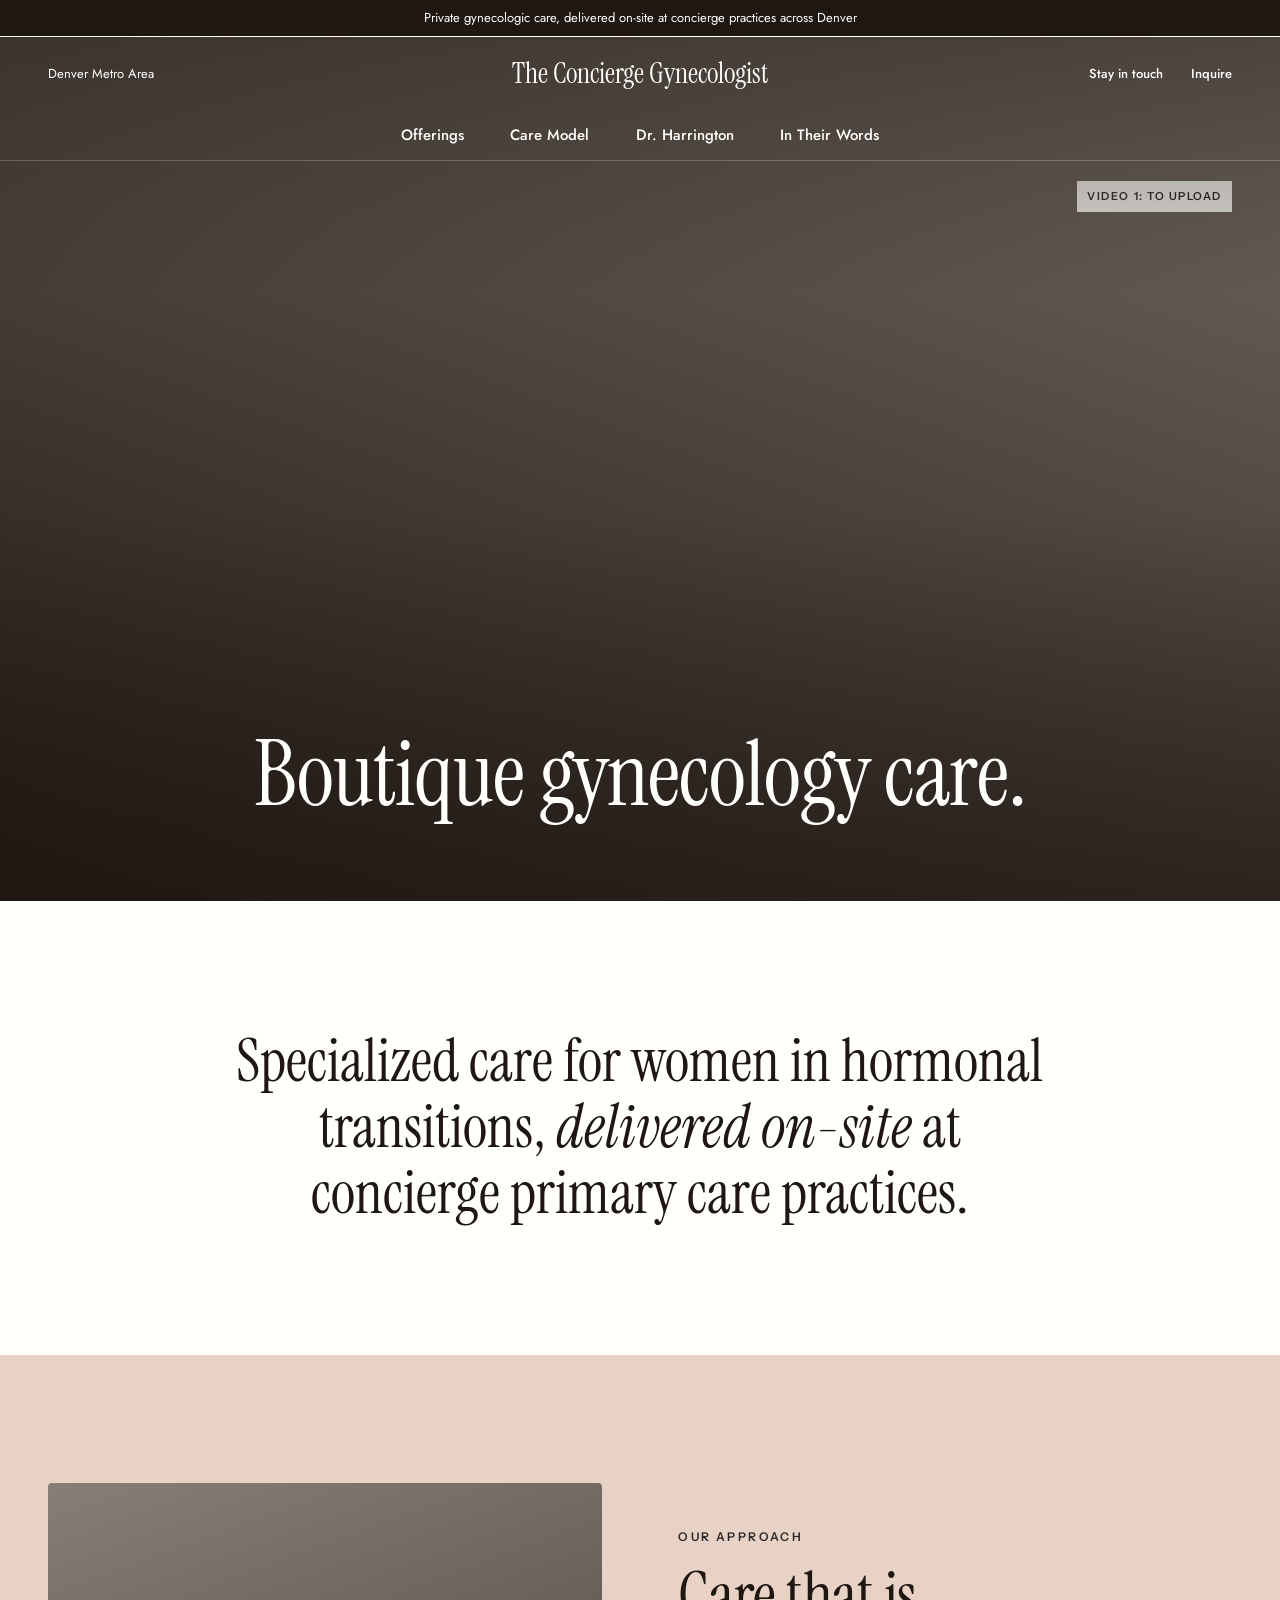
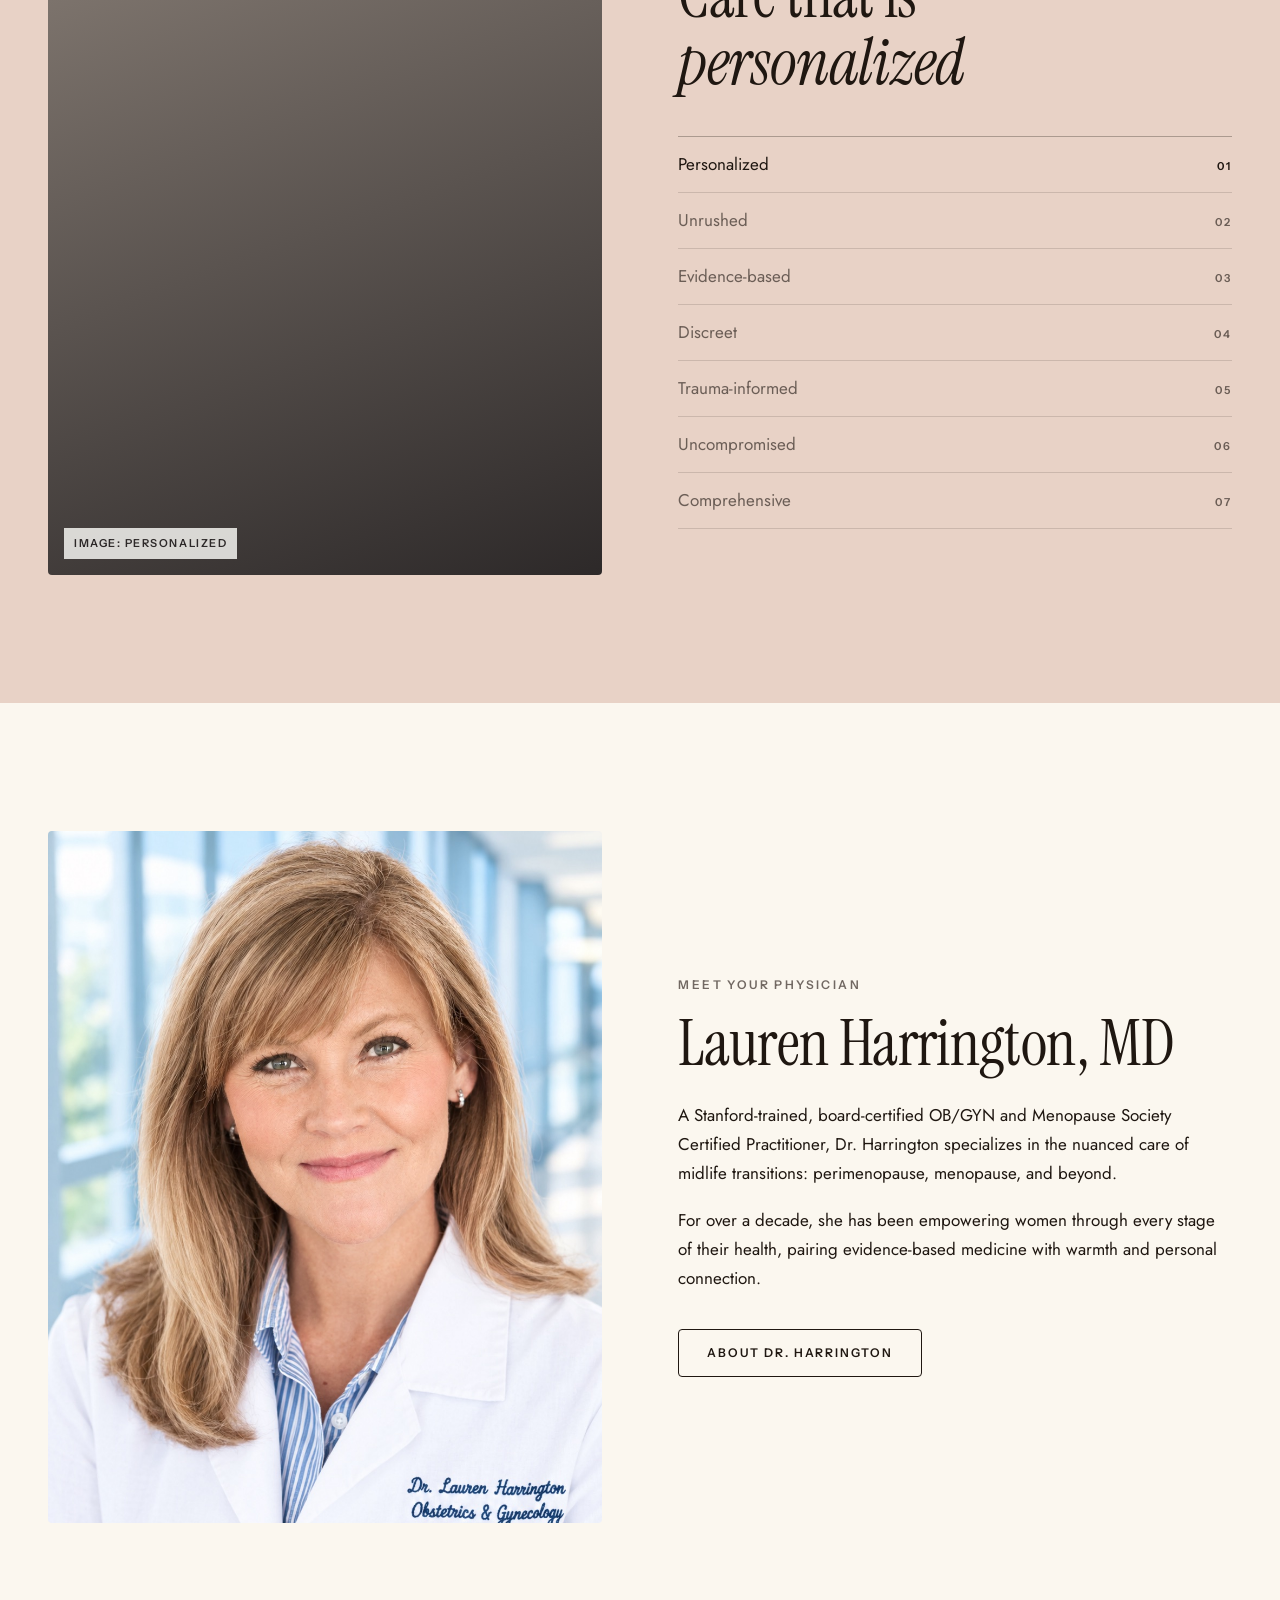
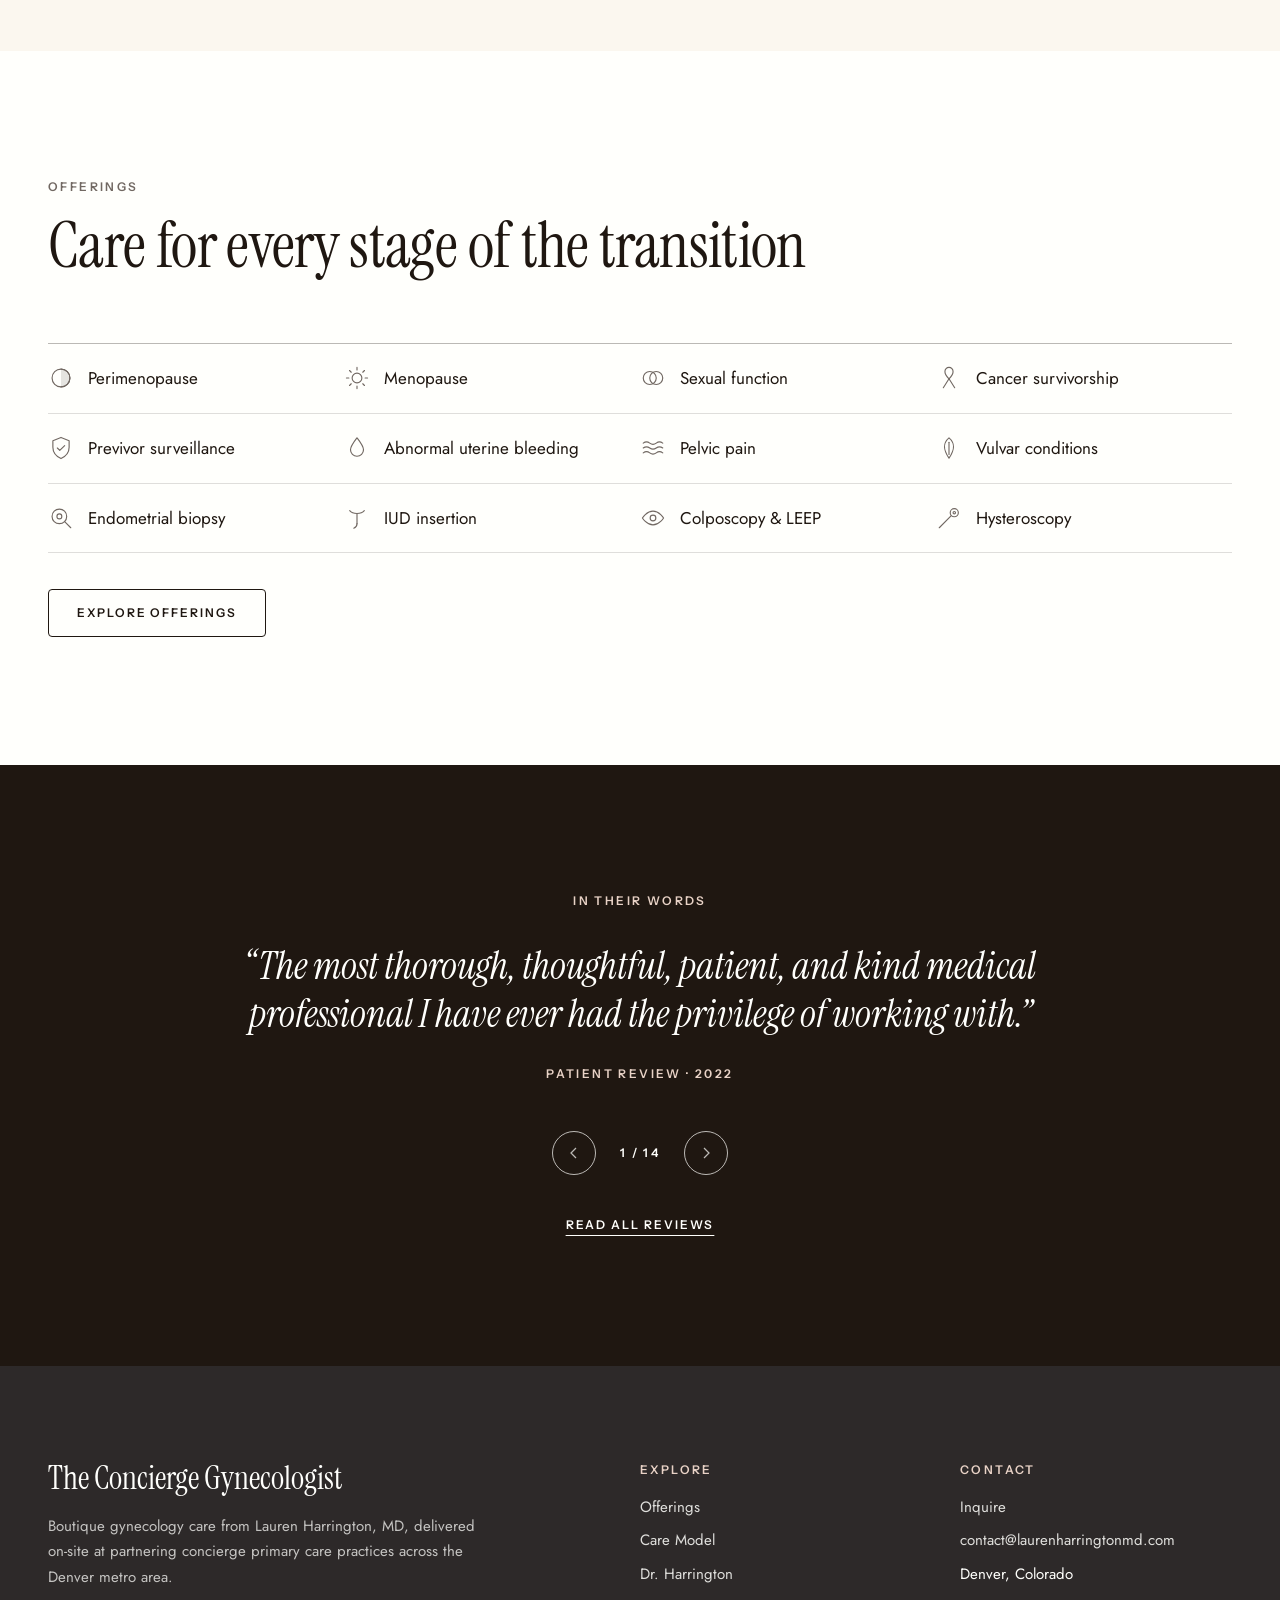
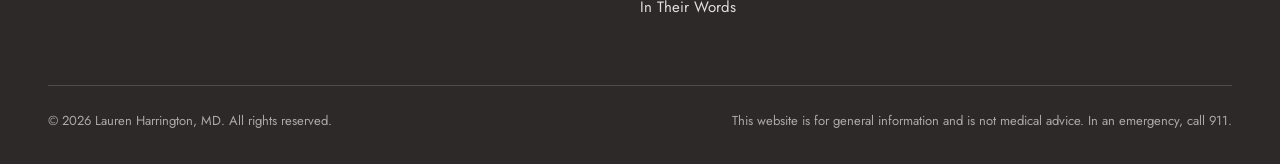
==== index.html @ d98b8715 "Initial site foundation: pages, brand guide, and temporary logos - Static multi-page site (home, off" ====
<!DOCTYPE html>
<html lang="en">
<head>
  <meta charset="UTF-8">
  <meta name="viewport" content="width=device-width, initial-scale=1">

  <title>The Concierge Gynecologist — Boutique Gynecology Care in Denver</title>
  <meta name="description" content="Specialized gynecologic care for women in hormonal transitions from Dr. Lauren Harrington, delivered on-site at concierge primary care practices across Denver.">
  <link rel="canonical" href="https://theconciergegynecologist.com/">
  <meta name="theme-color" content="#fffffc">
  <link rel="icon" href="/favicon.svg" type="image/svg+xml">

  <meta property="og:type" content="website">
  <meta property="og:site_name" content="The Concierge Gynecologist">
  <meta property="og:url" content="https://theconciergegynecologist.com/">
  <meta property="og:title" content="The Concierge Gynecologist — Boutique Gynecology Care">
  <meta property="og:description" content="Specialized care for women in hormonal transitions, delivered on-site at concierge primary care practices in Denver.">
  <meta property="og:image" content="https://theconciergegynecologist.com/images/team/dr-lauren-harrington.jpg">
  <meta name="twitter:card" content="summary_large_image">
  <meta name="geo.region" content="US-CO">
  <meta name="geo.placename" content="Denver">

  <link rel="preconnect" href="https://fonts.googleapis.com">
  <link rel="preconnect" href="https://fonts.gstatic.com" crossorigin>
  <link rel="stylesheet" href="https://fonts.googleapis.com/css2?family=Crimson+Pro:wght@500&family=Instrument+Sans:wght@600&family=Instrument+Serif:ital@0;1&family=Jost:wght@400;500&display=swap">
  <link rel="stylesheet" href="/styles.css">
  <script defer src="/script.js"></script>

  <script type="application/ld+json">
  {
    "@context": "https://schema.org",
    "@type": "MedicalBusiness",
    "name": "The Concierge Gynecologist",
    "url": "https://theconciergegynecologist.com/",
    "email": "contact@laurenharringtonmd.com",
    "description": "Boutique gynecology care for women in hormonal transitions, delivered on-site at partnering concierge primary care practices across the Denver metro area.",
    "image": "https://theconciergegynecologist.com/images/team/dr-lauren-harrington.jpg",
    "medicalSpecialty": "Gynecologic",
    "areaServed": { "@type": "AdministrativeArea", "name": "Denver metropolitan area, Colorado" },
    "founder": { "@type": "Person", "name": "Lauren Harrington, MD", "url": "https://theconciergegynecologist.com/dr-harrington/" }
  }
  </script>
</head>
<body class="page-home">
<!-- partial:header -->
<a class="skip-link" href="#main">Skip to content</a>

<div class="announcement">
  <p>Private gynecologic care, delivered on-site at concierge practices across Denver</p>
</div>

<header class="site-header" data-header>
  <div class="site-header__top">
    <div class="site-header__utility">
      <button class="menu-toggle" type="button" aria-expanded="false" aria-controls="site-nav" data-menu-toggle>
        <span class="menu-toggle__bars" aria-hidden="true"></span>
        <span class="visually-hidden">Menu</span>
      </button>
      <span class="utility-text">Denver Metro Area</span>
    </div>

    <!-- TODO: replace text wordmark with logo SVG when provided -->
    <a class="wordmark" href="/">The Concierge Gynecologist</a>

    <div class="site-header__utility site-header__utility--right">
      <a class="utility-link utility-link--secondary" href="/inquire/#updates" data-open-inquire="updates">Stay in touch</a>
      <a class="utility-link" href="/inquire/" data-open-inquire>Inquire</a>
    </div>
  </div>

  <nav class="site-nav" id="site-nav" aria-label="Main">
    <ul class="site-nav__list">
      <li><a class="site-nav__link" href="/offerings/">Offerings</a></li>
      <li><a class="site-nav__link" href="/care-model/">Care Model</a></li>
      <li><a class="site-nav__link" href="/dr-harrington/">Dr. Harrington</a></li>
      <li><a class="site-nav__link" href="/in-their-words/">In Their Words</a></li>
      <li class="site-nav__mobile-only"><a class="site-nav__link" href="/inquire/">Inquire</a></li>
    </ul>
  </nav>
</header>
<!-- /partial:header -->

<main id="main">
  <!-- Hero: 4–5 clips, 3 seconds each. To add a clip, replace a placeholder
       slide's contents with:
         <video muted playsinline preload="metadata" poster="/images/hero/hero-1.jpg">
           <source src="/videos/hero-1.mp4" type="video/mp4">
         </video>
       and remove the placeholder classes. The rotator plays each clip from
       the start when it becomes active. -->
  <section class="hero" data-rotator data-interval="3000" aria-label="Introduction">
    <div class="hero__slides" data-rotator-track aria-hidden="true">
      <div class="hero__slide placeholder placeholder--taupe"><span class="placeholder__label">Video 1: to upload</span></div>
      <div class="hero__slide placeholder placeholder--sage"><span class="placeholder__label">Video 2: to upload</span></div>
      <div class="hero__slide placeholder placeholder--brass"><span class="placeholder__label">Video 3: to upload</span></div>
      <div class="hero__slide placeholder placeholder--slate"><span class="placeholder__label">Video 4: to upload</span></div>
      <div class="hero__slide placeholder placeholder--stone"><span class="placeholder__label">Video 5: Dr. Harrington in office</span></div>
    </div>
    <div class="hero__content">
      <h1 class="title title--display">Boutique gynecology care.</h1>
    </div>
  </section>

  <section class="section">
    <div class="container">
      <p class="statement__text">Specialized care for women in hormonal transitions, <em>delivered <span class="nowrap">on-site</span></em> at concierge primary care practices.</p>
    </div>
  </section>

  <section class="section care-tabs" data-rotator data-interval="2600" data-pause-on-hover aria-labelledby="care-tabs-title">
    <div class="container split">
      <!-- TODO: Lauren to provide an image or AI avatar for each word -->
      <div class="care-tabs__media" data-rotator-track>
        <div class="placeholder placeholder--stone" data-bg="var(--blush)"><span class="placeholder__label">Image: Personalized</span></div>
        <div class="placeholder placeholder--brass" data-bg="var(--cream)"><span class="placeholder__label">Image: Unrushed</span></div>
        <div class="placeholder placeholder--slate" data-bg="var(--sage)"><span class="placeholder__label">Image: Evidence-based</span></div>
        <div class="placeholder placeholder--taupe" data-bg="var(--clay)"><span class="placeholder__label">Image: Discreet</span></div>
        <div class="placeholder placeholder--sage" data-bg="var(--brass)"><span class="placeholder__label">Image: Trauma-informed</span></div>
        <div class="placeholder placeholder--stone" data-bg="var(--blush)"><span class="placeholder__label">Image: Uncompromised</span></div>
        <div class="placeholder placeholder--brass" data-bg="var(--cream)"><span class="placeholder__label">Image: Comprehensive</span></div>
      </div>

      <div>
        <p class="eyebrow">Our approach</p>
        <h2 class="title care-tabs__lead" id="care-tabs-title">
          Care that is
          <span class="visually-hidden">personalized, unrushed, evidence-based, discreet, trauma-informed, uncompromised, and comprehensive</span>
          <span class="care-tabs__words" data-rotator-track aria-hidden="true">
            <span>personalized</span>
            <span>unrushed</span>
            <span>evidence-based</span>
            <span>discreet</span>
            <span>trauma-informed</span>
            <span>uncompromised</span>
            <span>comprehensive</span>
          </span>
        </h2>
        <ul class="care-tabs__list">
          <li><button class="care-tabs__tab" type="button" data-rotator-tab>Personalized <span class="care-tabs__tab-index">01</span></button></li>
          <li><button class="care-tabs__tab" type="button" data-rotator-tab>Unrushed <span class="care-tabs__tab-index">02</span></button></li>
          <li><button class="care-tabs__tab" type="button" data-rotator-tab>Evidence-based <span class="care-tabs__tab-index">03</span></button></li>
          <li><button class="care-tabs__tab" type="button" data-rotator-tab>Discreet <span class="care-tabs__tab-index">04</span></button></li>
          <li><button class="care-tabs__tab" type="button" data-rotator-tab>Trauma-informed <span class="care-tabs__tab-index">05</span></button></li>
          <li><button class="care-tabs__tab" type="button" data-rotator-tab>Uncompromised <span class="care-tabs__tab-index">06</span></button></li>
          <li><button class="care-tabs__tab" type="button" data-rotator-tab>Comprehensive <span class="care-tabs__tab-index">07</span></button></li>
        </ul>
      </div>
    </div>
  </section>

  <section class="section section--cream">
    <div class="container split">
      <div class="media-frame">
        <img src="/images/team/dr-lauren-harrington.jpg" alt="Portrait of Dr. Lauren Harrington" width="1024" height="1536" loading="lazy">
      </div>
      <div class="split__content">
        <p class="eyebrow">Meet your physician</p>
        <h2 class="title">Lauren Harrington, MD</h2>
        <div class="prose">
          <p>A Stanford-trained, board-certified OB/GYN and Menopause Society Certified Practitioner, Dr. Harrington specializes in the nuanced care of midlife transitions: perimenopause, menopause, and beyond.</p>
          <p>For over a decade, she has been empowering women through every stage of their health, pairing evidence-based medicine with warmth and personal connection.</p>
        </div>
        <div class="button-row">
          <a class="button button--ghost" href="/dr-harrington/">About Dr. Harrington</a>
        </div>
      </div>
    </div>
  </section>

  <section class="section">
    <div class="container">
      <div class="section-intro">
        <p class="eyebrow">Offerings</p>
        <h2 class="title">Care for every stage of the transition</h2>
      </div>
      <ul class="offer-links">
        <li><svg viewBox="0 0 32 32" fill="none" stroke="currentColor" stroke-width="1.4" stroke-linecap="round" stroke-linejoin="round" aria-hidden="true"><circle cx="16" cy="16" r="11"/><path d="M16 5a11 11 0 0 1 0 22" fill="currentColor" fill-opacity=".18"/></svg>Perimenopause</li>
        <li><svg viewBox="0 0 32 32" fill="none" stroke="currentColor" stroke-width="1.4" stroke-linecap="round" stroke-linejoin="round" aria-hidden="true"><circle cx="16" cy="16" r="6"/><path d="M16 3v3M16 26v3M3 16h3M26 16h3M6.8 6.8l2.1 2.1M23.1 23.1l2.1 2.1M6.8 25.2l2.1-2.1M23.1 8.9l2.1-2.1"/></svg>Menopause</li>
        <li><svg viewBox="0 0 32 32" fill="none" stroke="currentColor" stroke-width="1.4" stroke-linecap="round" stroke-linejoin="round" aria-hidden="true"><circle cx="12" cy="16" r="8"/><circle cx="20" cy="16" r="8"/></svg>Sexual function</li>
        <li><svg viewBox="0 0 32 32" fill="none" stroke="currentColor" stroke-width="1.4" stroke-linecap="round" stroke-linejoin="round" aria-hidden="true"><path d="M16 17c-3.2-3.3-5-6.3-5-8.8A5 5 0 0 1 16 3a5 5 0 0 1 5 5.2c0 2.5-1.8 5.5-5 8.8Z"/><path d="M16 17 9 28M16 17l7 11"/></svg>Cancer survivorship</li>
        <li><svg viewBox="0 0 32 32" fill="none" stroke="currentColor" stroke-width="1.4" stroke-linecap="round" stroke-linejoin="round" aria-hidden="true"><path d="M16 3l10 4v8c0 6.4-4.2 11.2-10 14-5.8-2.8-10-7.6-10-14V7z"/><path d="M11.5 16l3 3 6-6"/></svg>Previvor surveillance</li>
        <li><svg viewBox="0 0 32 32" fill="none" stroke="currentColor" stroke-width="1.4" stroke-linecap="round" stroke-linejoin="round" aria-hidden="true"><path d="M16 3.5c4.6 6 8 10.4 8 14.6a8 8 0 0 1-16 0c0-4.2 3.4-8.6 8-14.6Z"/></svg>Abnormal uterine bleeding</li>
        <li><svg viewBox="0 0 32 32" fill="none" stroke="currentColor" stroke-width="1.4" stroke-linecap="round" stroke-linejoin="round" aria-hidden="true"><path d="M4 10c2.7-2 5.3-2 8 0s5.3 2 8 0 5.3-2 8 0M4 16c2.7-2 5.3-2 8 0s5.3 2 8 0 5.3-2 8 0M4 22c2.7-2 5.3-2 8 0s5.3 2 8 0 5.3-2 8 0"/></svg>Pelvic pain</li>
        <li><svg viewBox="0 0 32 32" fill="none" stroke="currentColor" stroke-width="1.4" stroke-linecap="round" stroke-linejoin="round" aria-hidden="true"><path d="M16 3.5c6.5 5.5 8.5 12.5 0 25-8.5-12.5-6.5-19.5 0-25Z"/><path d="M16 9v15"/></svg>Vulvar conditions</li>
        <li><svg viewBox="0 0 32 32" fill="none" stroke="currentColor" stroke-width="1.4" stroke-linecap="round" stroke-linejoin="round" aria-hidden="true"><circle cx="14" cy="14" r="9"/><path d="M20.5 20.5 28 28"/><circle cx="14" cy="14" r="3"/></svg>Endometrial biopsy</li>
        <li><svg viewBox="0 0 32 32" fill="none" stroke="currentColor" stroke-width="1.4" stroke-linecap="round" stroke-linejoin="round" aria-hidden="true"><path d="M7 7c2 2.5 5 3.5 9 3.5s7-1 9-3.5M16 10.5V23"/><path d="M16 23c0 2.5-1.5 4.5-4 5.5"/></svg>IUD insertion</li>
        <li><svg viewBox="0 0 32 32" fill="none" stroke="currentColor" stroke-width="1.4" stroke-linecap="round" stroke-linejoin="round" aria-hidden="true"><path d="M3 16s5-8.5 13-8.5S29 16 29 16s-5 8.5-13 8.5S3 16 3 16Z"/><circle cx="16" cy="16" r="3.5"/></svg>Colposcopy &amp; LEEP</li>
        <li><svg viewBox="0 0 32 32" fill="none" stroke="currentColor" stroke-width="1.4" stroke-linecap="round" stroke-linejoin="round" aria-hidden="true"><path d="M4 28 18.5 13.5"/><circle cx="22.5" cy="9.5" r="5"/><circle cx="22.5" cy="9.5" r="1.5"/></svg>Hysteroscopy</li>
      </ul>
      <div class="button-row">
        <a class="button button--ghost" href="/offerings/">Explore offerings</a>
      </div>
    </div>
  </section>

  <!-- Short verbatim excerpts; full reviews live on /in-their-words/ -->
  <section class="section section--dark reviews" data-rotator data-interval="6000" data-pause-on-hover aria-labelledby="reviews-title">
    <div class="container">
      <h2 class="eyebrow" id="reviews-title">In their words</h2>
      <div class="reviews__track" data-rotator-track>
        <figure class="reviews__item"><blockquote class="quote"><p>“The most thorough, thoughtful, patient, and kind medical professional I have ever had the privilege of working with.”</p></blockquote><figcaption class="eyebrow">Patient review · 2022</figcaption></figure>
        <figure class="reviews__item"><blockquote class="quote"><p>“I felt very listened to and supported.”</p></blockquote><figcaption class="eyebrow">Patient review · 2022</figcaption></figure>
        <figure class="reviews__item"><blockquote class="quote"><p>“I trust her completely and she made me feel very comfortable.”</p></blockquote><figcaption class="eyebrow">Patient review · 2022</figcaption></figure>
        <figure class="reviews__item"><blockquote class="quote"><p>“I felt heard. I didn’t feel rushed at all.”</p></blockquote><figcaption class="eyebrow">Patient review · 2022</figcaption></figure>
        <figure class="reviews__item"><blockquote class="quote"><p>“She brings such a humanness to medicine.”</p></blockquote><figcaption class="eyebrow">Patient review · 2022</figcaption></figure>
        <figure class="reviews__item"><blockquote class="quote"><p>“Dr Harrington is the type of doctor I aspire to become.”</p></blockquote><figcaption class="eyebrow">Patient review · 2022</figcaption></figure>
        <figure class="reviews__item"><blockquote class="quote"><p>“Each visit never feels rushed.”</p></blockquote><figcaption class="eyebrow">Patient review · 2023</figcaption></figure>
        <figure class="reviews__item"><blockquote class="quote"><p>“Warm, professional, helpful, and easy to talk to.”</p></blockquote><figcaption class="eyebrow">Patient review · 2023</figcaption></figure>
        <figure class="reviews__item"><blockquote class="quote"><p>“It is such a relief to have a doctor who understands what is going on with me.”</p></blockquote><figcaption class="eyebrow">Patient review · 2023</figcaption></figure>
        <figure class="reviews__item"><blockquote class="quote"><p>“She listens intently to what you have to say.”</p></blockquote><figcaption class="eyebrow">Patient review · 2024</figcaption></figure>
        <figure class="reviews__item"><blockquote class="quote"><p>“She’ll spend as much time with you as you need.”</p></blockquote><figcaption class="eyebrow">Patient review · 2024</figcaption></figure>
        <figure class="reviews__item"><blockquote class="quote"><p>“Thank you Dr. Harrington, you have changed my life!”</p></blockquote><figcaption class="eyebrow">Patient review · 2024</figcaption></figure>
        <figure class="reviews__item"><blockquote class="quote"><p>“I finally got the relief and the care that I was looking for.”</p></blockquote><figcaption class="eyebrow">Patient review · 2024</figcaption></figure>
        <figure class="reviews__item"><blockquote class="quote"><p>“Absolutely outstanding Gynecologist, great listener, excellent bedside manner.”</p></blockquote><figcaption class="eyebrow">Patient review · 2025</figcaption></figure>
      </div>
      <div class="reviews__controls">
        <button class="icon-button" type="button" data-rotator-prev>
          <svg viewBox="0 0 16 16" fill="none" stroke="currentColor" stroke-width="1.25" aria-hidden="true"><path d="M10 3 5 8l5 5"/></svg>
          <span class="visually-hidden">Previous review</span>
        </button>
        <span class="reviews__count" data-rotator-count aria-hidden="true">1 / 14</span>
        <button class="icon-button" type="button" data-rotator-next>
          <svg viewBox="0 0 16 16" fill="none" stroke="currentColor" stroke-width="1.25" aria-hidden="true"><path d="m6 3 5 5-5 5"/></svg>
          <span class="visually-hidden">Next review</span>
        </button>
      </div>
      <a class="text-link reviews__more" href="/in-their-words/">Read all reviews</a>
    </div>
  </section>
</main>

<!-- partial:footer -->
<footer class="site-footer">
  <div class="container site-footer__grid">
    <div>
      <a class="wordmark" href="/">The Concierge Gynecologist</a>
      <p class="site-footer__tagline">Boutique gynecology care from Lauren Harrington, MD, delivered on-site at partnering concierge primary care practices across the Denver metro area.</p>
    </div>
    <nav aria-label="Footer">
      <p class="eyebrow">Explore</p>
      <ul class="site-footer__list">
        <li><a href="/offerings/">Offerings</a></li>
        <li><a href="/care-model/">Care Model</a></li>
        <li><a href="/dr-harrington/">Dr. Harrington</a></li>
        <li><a href="/in-their-words/">In Their Words</a></li>
      </ul>
    </nav>
    <div>
      <p class="eyebrow">Contact</p>
      <ul class="site-footer__list">
        <li><a href="/inquire/" data-open-inquire>Inquire</a></li>
        <li><a href="mailto:contact@laurenharringtonmd.com">contact@laurenharringtonmd.com</a></li>
        <li>Denver, Colorado</li>
      </ul>
    </div>
  </div>
  <div class="container">
    <div class="site-footer__legal">
      <p>© <span data-year>2026</span> Lauren Harrington, MD. All rights reserved.</p>
      <p>This website is for general information and is not medical advice. In an emergency, call 911.</p>
    </div>
  </div>
</footer>
<!-- /partial:footer -->

<!-- partial:inquire-panel -->
<div class="inquire-panel" data-inquire-panel inert>
  <div class="inquire-panel__backdrop" data-close-inquire></div>

  <div class="inquire-panel__sheet" role="dialog" aria-modal="true" aria-labelledby="panel-title">
    <button class="inquire-panel__close" type="button" data-close-inquire>
      <svg viewBox="0 0 18 18" fill="none" stroke="currentColor" stroke-width="1.25" aria-hidden="true"><path d="M1 1l16 16M17 1L1 17"/></svg>
      <span class="visually-hidden">Close</span>
    </button>

    <p class="eyebrow">Inquire</p>
    <h2 class="title" id="panel-title">Want to know more?</h2>
    <p class="lede">Let’s stay in touch.</p>

    <form class="form" name="inquiry" method="POST" data-netlify="true" netlify-honeypot="bot-field" data-form>
      <input type="hidden" name="form-name" value="inquiry">
      <p class="visually-hidden"><label>Leave this empty <input name="bot-field" tabindex="-1" autocomplete="off"></label></p>

      <div class="form__row">
        <div class="field">
          <label for="panel-first-name">First name</label>
          <input id="panel-first-name" name="first-name" autocomplete="given-name" required data-panel-focus="inquiry">
        </div>
        <div class="field">
          <label for="panel-last-name">Last name</label>
          <input id="panel-last-name" name="last-name" autocomplete="family-name" required>
        </div>
      </div>
      <div class="field">
        <label for="panel-email">Email address</label>
        <input id="panel-email" name="email" type="email" autocomplete="email" required>
      </div>
      <div class="field">
        <label for="panel-phone">Phone number <span class="field__optional">(optional)</span></label>
        <input id="panel-phone" name="phone" type="tel" autocomplete="tel">
      </div>
      <div class="field">
        <label for="panel-message">Message</label>
        <textarea id="panel-message" name="message" rows="4"></textarea>
      </div>
      <label class="checkbox">
        <input type="checkbox" name="updates-opt-in" value="yes">
        <span>I’d like to receive occasional updates — new partnerships, availability, and practice news.</span>
      </label>
      <p class="form__note">Please don’t include personal medical details. This form isn’t monitored for urgent needs. If you’re experiencing a medical emergency, call 911.</p>
      <div class="form__actions">
        <button class="button" type="submit">Send inquiry</button>
        <p class="form__status" role="status" aria-live="polite" data-form-status></p>
      </div>
    </form>

    <div class="inquire-panel__divider"></div>

    <div class="inquire-panel__updates">
      <p class="eyebrow">Practice updates</p>
      <h3 class="heading heading--sm">Stay in the loop</h3>
      <p>New partnerships, availability, and practice news. Occasional, never noisy.</p>
      <form class="form" name="updates" method="POST" data-netlify="true" netlify-honeypot="bot-field" data-form data-success="You’re on the list. Thank you.">
        <input type="hidden" name="form-name" value="updates">
        <p class="visually-hidden"><label>Leave this empty <input name="bot-field" tabindex="-1" autocomplete="off"></label></p>
        <div class="field">
          <label for="panel-updates-name">Name</label>
          <input id="panel-updates-name" name="name" autocomplete="name" required data-panel-focus="updates">
        </div>
        <div class="field">
          <label for="panel-updates-email">Email</label>
          <input id="panel-updates-email" name="email" type="email" autocomplete="email" required>
        </div>
        <div class="form__actions">
          <button class="button button--ghost" type="submit">Subscribe</button>
          <p class="form__status" role="status" aria-live="polite" data-form-status></p>
        </div>
      </form>
    </div>
  </div>
</div>
<!-- /partial:inquire-panel -->
</body>
</html>
---- styles.css ----
/* ==========================================================================
   The Concierge Gynecologist — global styles
   Rules behind every token live in BRAND-GUIDE.md. Use tokens, not raw hex.
   ========================================================================== */

/* ── Tokens ─────────────────────────────────────────────────────────────── */
:root {
  /* Core palette */
  --ivory: #fffffc;
  --espresso: #1f1711;
  --charcoal: #2d2929;
  --taupe: #716862;
  --stone: #887e76;
  --blush: #e8d2c6;

  /* Extended palette — reach for these in order, only when needed */
  --cream: #fbf7ef;
  --clay: #e3d2cb;
  --sage: #a3aca8;
  --slate: #667487;
  --brass: #aa9b76;
  --forest: #495a49;

  /* Roles */
  --color-bg: var(--ivory);
  --color-text: var(--espresso);
  --color-text-soft: var(--charcoal);
  --color-accent: var(--taupe);
  --color-line: rgba(31, 23, 17, 0.14);
  --color-line-strong: rgba(31, 23, 17, 0.3);

  /* Type families */
  --font-title: "Instrument Serif", "Times New Roman", serif;
  --font-subtitle: "Instrument Sans", "Helvetica Neue", Arial, sans-serif;
  --font-heading: "Crimson Pro", Georgia, serif;
  --font-body: "Jost", "Helvetica Neue", Arial, sans-serif;

  /* Type scale (Title > Quote > Heading > Body > Subtitle) */
  --text-display: clamp(3rem, 7vw, 6rem);
  --text-title: clamp(2.5rem, 5vw, 4.25rem);
  --text-statement: clamp(2.25rem, 4.6vw, 4rem);
  --text-quote: clamp(1.75rem, 3vw, 2.5rem);
  --text-heading: clamp(1.625rem, 2.4vw, 2.125rem);
  --text-heading-sm: 1.5rem;
  --text-lede: clamp(1.125rem, 1.6vw, 1.3125rem);
  --text-body: 1.0625rem;
  --text-small: 0.9375rem;
  --text-eyebrow: 0.75rem;

  /* Layout */
  --max-width: 1240px;
  --max-width-text: 680px;
  --gutter: clamp(20px, 4vw, 48px);
  --section-space: clamp(72px, 10vw, 140px);
  --radius: 4px;

  --announce-h: 36px;
  --header-top-h: 76px;
  --header-nav-h: 48px;
  --header-h: calc(var(--header-top-h) + var(--header-nav-h));

  /* Motion */
  --ease: cubic-bezier(0.2, 0.6, 0.2, 1);
  --duration: 0.35s;
}

@media (max-width: 900px) {
  :root {
    --header-top-h: 64px;
    --header-nav-h: 0px;
  }
}

/* ── Base ───────────────────────────────────────────────────────────────── */
*, *::before, *::after { box-sizing: border-box; }
* { margin: 0; }

html {
  -webkit-text-size-adjust: 100%;
  scroll-behavior: smooth;
}
html.is-locked { overflow: hidden; }

body {
  background: var(--color-bg);
  color: var(--color-text);
  font-family: var(--font-body);
  font-size: var(--text-body);
  font-weight: 400;
  line-height: 1.7;
  -webkit-font-smoothing: antialiased;
  -moz-osx-font-smoothing: grayscale;
  text-rendering: optimizeLegibility;
}

img, video, svg { display: block; max-width: 100%; }
img { height: auto; }
a { color: inherit; }
button, input, textarea, select { font: inherit; color: inherit; }
button { background: none; border: 0; padding: 0; cursor: pointer; }
ul, ol { padding: 0; }

:focus-visible { outline: 2px solid currentColor; outline-offset: 4px; }
::selection { background: var(--blush); color: var(--espresso); }

@media (prefers-reduced-motion: reduce) {
  html { scroll-behavior: auto; }
  *, *::before, *::after {
    animation-duration: 0.01ms !important;
    transition-duration: 0.01ms !important;
  }
}

.visually-hidden {
  position: absolute !important;
  width: 1px; height: 1px;
  padding: 0; margin: -1px;
  overflow: hidden;
  clip: rect(0 0 0 0);
  white-space: nowrap;
  border: 0;
}

.skip-link {
  position: absolute;
  left: 16px;
  top: -100px;
  z-index: 1000;
  padding: 10px 16px;
  background: var(--espresso);
  color: var(--ivory);
  font-family: var(--font-subtitle);
  font-size: 0.8125rem;
  text-decoration: none;
}
.skip-link:focus { top: 12px; }

/* ── Type roles ─────────────────────────────────────────────────────────── */
.title {
  font-family: var(--font-title);
  font-weight: 400;
  font-size: var(--text-title);
  line-height: 1.05;
  letter-spacing: -0.01em;
  text-wrap: balance;
}
.title--display { font-size: var(--text-display); line-height: 1; }
.title em { font-style: italic; }

.eyebrow {
  font-family: var(--font-subtitle);
  font-weight: 600;
  font-size: var(--text-eyebrow);
  line-height: 1.4;
  letter-spacing: 0.2em;
  text-transform: uppercase;
  color: var(--color-accent);
}

.heading {
  font-family: var(--font-heading);
  font-weight: 500;
  font-size: var(--text-heading);
  line-height: 1.2;
  text-wrap: balance;
}
.heading--sm { font-size: var(--text-heading-sm); }

.lede {
  font-size: var(--text-lede);
  line-height: 1.7;
  color: var(--color-text-soft);
}

.quote {
  font-family: var(--font-title);
  font-style: italic;
  font-size: var(--text-quote);
  line-height: 1.25;
  text-wrap: balance;
}

.prose { max-width: var(--max-width-text); }
.prose p + p { margin-top: 1.1em; }

/* ── Layout ─────────────────────────────────────────────────────────────── */
.container {
  width: 100%;
  max-width: calc(var(--max-width) + var(--gutter) * 2);
  margin-inline: auto;
  padding-inline: var(--gutter);
}

.section { padding-block: var(--section-space); }
.section--cream { background: var(--cream); }
.section--blush { background: var(--blush); --color-accent: var(--charcoal); }
.section--dark { background: var(--espresso); color: var(--ivory); --color-accent: var(--blush); }
.section--flush-top { padding-top: 0; }

.section-intro { max-width: 760px; margin-bottom: clamp(40px, 5vw, 64px); }
.section-intro .eyebrow { margin-bottom: 16px; }
.section-intro .lede { margin-top: 20px; }
.section-intro:last-child { margin-bottom: 0; }
.nowrap { white-space: nowrap; }

.split {
  display: grid;
  grid-template-columns: repeat(2, minmax(0, 1fr));
  gap: clamp(40px, 6vw, 96px);
  align-items: center;
}
@media (max-width: 900px) {
  .split { grid-template-columns: minmax(0, 1fr); }
}
.split__content .title { margin-top: 16px; }
.split__content .heading { margin-top: 12px; }
.split__content .prose { margin-top: 24px; }

/* ── Buttons & links ────────────────────────────────────────────────────── */
.button {
  display: inline-flex;
  align-items: center;
  justify-content: center;
  gap: 0.75em;
  min-height: 48px;
  padding: 0 28px;
  border: 1px solid var(--espresso);
  border-radius: var(--radius);
  background: var(--espresso);
  color: var(--ivory);
  font-family: var(--font-subtitle);
  font-weight: 600;
  font-size: 0.75rem;
  letter-spacing: 0.16em;
  text-transform: uppercase;
  text-decoration: none;
  white-space: nowrap;
  transition: background-color var(--duration) var(--ease),
              color var(--duration) var(--ease),
              border-color var(--duration) var(--ease);
}
.button:hover { background: var(--charcoal); border-color: var(--charcoal); }
.button:disabled { opacity: 0.6; cursor: progress; }

.button--ghost { background: transparent; color: var(--espresso); }
.button--ghost:hover { background: var(--espresso); color: var(--ivory); }

.button--light { background: var(--ivory); border-color: var(--ivory); color: var(--espresso); }
.button--light:hover { background: var(--blush); border-color: var(--blush); }

.button-row { display: flex; flex-wrap: wrap; gap: 12px 16px; margin-top: 36px; }

.text-link {
  display: inline-flex;
  align-items: center;
  gap: 0.6em;
  font-family: var(--font-subtitle);
  font-weight: 600;
  font-size: 0.75rem;
  letter-spacing: 0.16em;
  text-transform: uppercase;
  text-decoration: underline;
  text-decoration-thickness: 1px;
  text-underline-offset: 6px;
  transition: text-underline-offset var(--duration) var(--ease);
}
.text-link:hover { text-underline-offset: 9px; }

/* ── Placeholders (remove before launch) ────────────────────────────────── */
.placeholder {
  position: relative;
  background: linear-gradient(150deg, var(--blush), var(--cream));
}
.placeholder--stone { background: linear-gradient(160deg, var(--stone), var(--charcoal)); }
.placeholder--taupe { background: linear-gradient(200deg, var(--taupe), var(--espresso)); }
.placeholder--sage { background: linear-gradient(160deg, var(--sage), var(--forest)); }
.placeholder--brass { background: linear-gradient(200deg, var(--brass), var(--taupe)); }
.placeholder--slate { background: linear-gradient(160deg, var(--slate), var(--charcoal)); }
.placeholder--clay { background: linear-gradient(150deg, var(--clay), var(--blush)); }

.placeholder__label {
  position: absolute;
  left: 16px;
  bottom: 16px;
  padding: 6px 10px;
  background: rgba(255, 255, 252, 0.8);
  color: var(--charcoal);
  font-family: var(--font-subtitle);
  font-weight: 600;
  font-size: 0.6875rem;
  letter-spacing: 0.14em;
  text-transform: uppercase;
}

/* ── Announcement bar ───────────────────────────────────────────────────── */
.announcement {
  display: flex;
  align-items: center;
  justify-content: center;
  height: var(--announce-h);
  padding-inline: var(--gutter);
  background: var(--espresso);
  color: var(--ivory);
  font-size: 0.8125rem;
  text-align: center;
}
.announcement p {
  overflow: hidden;
  white-space: nowrap;
  text-overflow: ellipsis;
}

/* ── Header (modeled on aesop.com) ──────────────────────────────────────── */
.site-header {
  position: sticky;
  top: 0;
  z-index: 100;
  background: var(--color-bg);
  color: var(--espresso);
  border-bottom: 1px solid var(--color-line);
  transition: background-color var(--duration) var(--ease),
              color var(--duration) var(--ease),
              border-color var(--duration) var(--ease);
}

/* Home: transparent over the hero until scrolled, hovered, or menu open */
.page-home .site-header:not(.is-scrolled):not(.is-menu-open):not(:hover):not(:focus-within) {
  background: transparent;
  color: var(--ivory);
  border-color: rgba(255, 255, 252, 0.22);
}

.site-header__top {
  display: grid;
  grid-template-columns: 1fr auto 1fr;
  align-items: center;
  gap: 16px;
  height: var(--header-top-h);
  padding-inline: var(--gutter);
}

.site-header__utility {
  display: flex;
  align-items: center;
  gap: 28px;
}
.site-header__utility--right { justify-content: flex-end; }

.utility-link,
.site-nav__link {
  position: relative;
  font-family: var(--font-body);
  font-weight: 500;
  text-decoration: none;
  white-space: nowrap;
}
.utility-link { font-size: 0.8125rem; }
.utility-text { font-size: 0.8125rem; white-space: nowrap; }

.utility-link::after,
.site-nav__link::after {
  content: "";
  position: absolute;
  left: 0;
  right: 0;
  bottom: -4px;
  height: 1px;
  background: currentColor;
  transform: scaleX(0);
  transform-origin: left;
  transition: transform var(--duration) var(--ease);
}
.utility-link:hover::after,
.site-nav__link:hover::after,
.site-nav__link[aria-current="page"]::after { transform: scaleX(1); }

.wordmark {
  font-family: var(--font-title);
  font-size: clamp(1.25rem, 2.2vw, 1.875rem);
  line-height: 1;
  text-decoration: none;
  white-space: nowrap;
}

.site-nav {
  display: flex;
  align-items: center;
  justify-content: center;
  height: var(--header-nav-h);
}
.site-nav__list {
  display: flex;
  gap: clamp(28px, 3.6vw, 56px);
  list-style: none;
}
.site-nav__link { display: inline-block; padding-block: 10px; font-size: 0.9375rem; }
.site-nav__link::after { bottom: 8px; }
.site-nav__mobile-only { display: none; }

.menu-toggle {
  display: none;
  position: relative;
  width: 40px;
  height: 40px;
  margin-left: -10px;
}
.menu-toggle__bars,
.menu-toggle__bars::before,
.menu-toggle__bars::after {
  position: absolute;
  left: 10px;
  width: 20px;
  height: 1px;
  background: currentColor;
  transition: transform var(--duration) var(--ease), opacity var(--duration) var(--ease);
}
.menu-toggle__bars { top: 50%; }
.menu-toggle__bars::before,
.menu-toggle__bars::after { content: ""; left: 0; }
.menu-toggle__bars::before { transform: translateY(-6px); }
.menu-toggle__bars::after { transform: translateY(6px); }
.is-menu-open .menu-toggle__bars { background: transparent; }
.is-menu-open .menu-toggle__bars::before { transform: rotate(45deg); background: var(--espresso); }
.is-menu-open .menu-toggle__bars::after { transform: rotate(-45deg); background: var(--espresso); }

@media (max-width: 900px) {
  .menu-toggle { display: inline-block; }
  .utility-text,
  .utility-link--secondary { display: none; }
  .wordmark { font-size: 1.1875rem; }

  .site-nav {
    position: absolute;
    top: 100%;
    left: 0;
    right: 0;
    height: calc(100svh - var(--header-top-h));
    align-items: flex-start;
    justify-content: flex-start;
    padding: 40px var(--gutter);
    background: var(--color-bg);
    color: var(--espresso);
    border-top: 1px solid var(--color-line);
    opacity: 0;
    visibility: hidden;
    transition: opacity var(--duration) var(--ease), visibility 0s linear var(--duration);
  }
  .is-menu-open .site-nav {
    opacity: 1;
    visibility: visible;
    transition-delay: 0s;
  }
  .site-nav__list { flex-direction: column; gap: 8px; }
  .site-nav__mobile-only { display: block; }
  .site-nav__link { font-family: var(--font-title); font-weight: 400; font-size: 2.25rem; line-height: 1.3; }
  .site-nav__link::after { bottom: 10px; }
}

/* ── Home: hero ─────────────────────────────────────────────────────────── */
.hero {
  position: relative;
  height: calc(100svh - var(--announce-h));
  min-height: 560px;
  margin-top: calc(-1 * var(--header-h));
  overflow: hidden;
  background: var(--espresso);
  color: var(--ivory);
}
.hero__slides { position: absolute; inset: 0; }
.hero__slide {
  position: absolute;
  inset: 0;
  opacity: 0;
  transition: opacity 1.2s var(--ease);
}
.hero__slide.is-active { opacity: 1; }
.hero__slide video,
.hero__slide img { width: 100%; height: 100%; object-fit: cover; }
.hero__slide .placeholder__label { left: auto; right: var(--gutter); bottom: auto; top: calc(var(--header-h) + 20px); }

.hero::after {
  content: "";
  position: absolute;
  inset: 0;
  pointer-events: none;
  background: linear-gradient(to bottom,
    rgba(31, 23, 17, 0.45) 0%,
    rgba(31, 23, 17, 0) 30%,
    rgba(31, 23, 17, 0) 55%,
    rgba(31, 23, 17, 0.55) 100%);
}

.hero__content {
  position: absolute;
  left: 0;
  right: 0;
  bottom: clamp(48px, 9vh, 96px);
  z-index: 1;
  padding-inline: var(--gutter);
  text-align: center;
}

/* ── Home: statement ────────────────────────────────────────────────────── */
.statement__text {
  max-width: 18em;
  margin-inline: auto;
  font-family: var(--font-title);
  font-size: var(--text-statement);
  line-height: 1.12;
  text-align: center;
  text-wrap: balance;
}
.statement__text em { font-style: italic; }

/* ── Home: "Care that is" tabs ──────────────────────────────────────────── */
.care-tabs {
  --color-accent: var(--charcoal);
  background: var(--rotator-bg, var(--blush));
  transition: background-color 0.9s var(--ease);
}
.care-tabs__media {
  position: relative;
  aspect-ratio: 4 / 5;
  overflow: hidden;
  border-radius: var(--radius);
}
.care-tabs__media > * {
  position: absolute;
  inset: 0;
  opacity: 0;
  transition: opacity 0.9s var(--ease);
}
.care-tabs__media > .is-active { opacity: 1; }
.care-tabs__media img { width: 100%; height: 100%; object-fit: cover; }

.care-tabs__lead { margin-top: 16px; }
.care-tabs__words { display: grid; }
/* Outgoing word fades first, incoming word follows, so they never overlap */
.care-tabs__words > * {
  grid-area: 1 / 1;
  font-style: italic;
  opacity: 0;
  transform: translateY(-10px);
  transition: opacity 0.25s var(--ease), transform 0.25s var(--ease);
}
.care-tabs__words > .is-active {
  opacity: 1;
  transform: none;
  transition: opacity 0.5s var(--ease) 0.25s, transform 0.5s var(--ease) 0.25s;
}

.care-tabs__list {
  margin-top: 40px;
  list-style: none;
  border-top: 1px solid var(--color-line-strong);
}
.care-tabs__tab {
  display: flex;
  justify-content: space-between;
  align-items: baseline;
  width: 100%;
  padding: 13px 0;
  border-bottom: 1px solid var(--color-line);
  text-align: left;
  color: rgba(31, 23, 17, 0.62);
  transition: color var(--duration) var(--ease);
}
.care-tabs__tab:hover,
.care-tabs__tab[aria-pressed="true"] { color: var(--espresso); }
.care-tabs__tab-index {
  font-family: var(--font-subtitle);
  font-weight: 600;
  font-size: 0.6875rem;
  letter-spacing: 0.16em;
}

@media (max-width: 900px) {
  .care-tabs__media { aspect-ratio: 4 / 3; }
}

/* ── Home: offerings preview ────────────────────────────────────────────── */
.offer-links {
  display: grid;
  grid-template-columns: repeat(4, minmax(0, 1fr));
  list-style: none;
  border-top: 1px solid var(--color-line-strong);
}
.offer-links li {
  display: flex;
  align-items: center;
  gap: 14px;
  padding: 20px 16px 20px 0;
  border-bottom: 1px solid var(--color-line);
}
.offer-links svg { flex: none; width: 26px; height: 26px; color: var(--taupe); }
@media (max-width: 1024px) { .offer-links { grid-template-columns: repeat(2, minmax(0, 1fr)); } }
@media (max-width: 520px) { .offer-links { grid-template-columns: minmax(0, 1fr); } }

/* ── Home: reviews carousel ─────────────────────────────────────────────── */
.reviews { text-align: center; }
.reviews__track { display: grid; margin-top: 32px; }
.reviews__item {
  grid-area: 1 / 1;
  opacity: 0;
  transition: opacity 0.8s var(--ease);
}
.reviews__item.is-active { opacity: 1; }
.reviews__item .quote { max-width: 24em; margin-inline: auto; }
.reviews__item figcaption { margin-top: 28px; }
.reviews__more { margin-top: 40px; }
.reviews__controls {
  display: flex;
  align-items: center;
  justify-content: center;
  gap: 24px;
  margin-top: 48px;
}
.reviews__count {
  min-width: 5ch;
  font-family: var(--font-subtitle);
  font-weight: 600;
  font-size: 0.75rem;
  letter-spacing: 0.2em;
}

.icon-button {
  display: grid;
  place-items: center;
  width: 44px;
  height: 44px;
  border: 1px solid currentColor;
  border-radius: 50%;
  opacity: 0.7;
  transition: opacity var(--duration) var(--ease);
}
.icon-button:hover { opacity: 1; }
.icon-button svg { width: 16px; height: 16px; }

/* ── Inner page hero ────────────────────────────────────────────────────── */
.page-hero { padding-block: clamp(64px, 9vw, 128px) clamp(40px, 6vw, 80px); }
.page-hero__inner { max-width: 920px; }
.page-hero .eyebrow { margin-bottom: 20px; }
.page-hero .lede { max-width: 40em; margin-top: 24px; }

/* ── Offerings ──────────────────────────────────────────────────────────── */
.offerings { padding-bottom: var(--section-space); }
.offerings__layout {
  display: grid;
  grid-template-columns: minmax(0, 1.8fr) minmax(0, 1fr);
  gap: 20px;
  align-items: start;
}
.offering-grid {
  display: grid;
  grid-template-columns: repeat(2, minmax(0, 1fr));
  gap: 16px;
  list-style: none;
}
.offering-card {
  display: flex;
  flex-direction: column;
  gap: 12px;
  height: 100%;
  padding: 28px;
  background: var(--cream);
  border: 1px solid var(--color-line);
  border-radius: var(--radius);
  transition: background-color var(--duration) var(--ease), border-color var(--duration) var(--ease);
}
.offering-card:hover { background: var(--blush); border-color: transparent; }
.offering-card__icon { width: 36px; height: 36px; margin-bottom: 8px; color: var(--taupe); }
.offering-card:hover .offering-card__icon { color: var(--charcoal); }
.offering-card__desc { font-size: var(--text-small); line-height: 1.65; color: var(--charcoal); }

.feature-card {
  position: sticky;
  top: calc(var(--header-h) + 24px);
  overflow: hidden;
  background: var(--cream);
  border: 1px solid var(--color-line);
  border-radius: var(--radius);
}
.feature-card__media { aspect-ratio: 4 / 3; overflow: hidden; }
.feature-card__media img { width: 100%; height: 100%; object-fit: cover; object-position: center 22%; }
.feature-card__body { padding: 32px; }
.feature-card__body .heading { margin-top: 12px; }
.feature-card__body p:not(.eyebrow) { margin-top: 14px; font-size: var(--text-small); color: var(--charcoal); }

@media (max-width: 1024px) {
  .offerings__layout { grid-template-columns: minmax(0, 1fr); }
  .feature-card { position: static; }
}
@media (max-width: 640px) {
  .offering-grid { grid-template-columns: minmax(0, 1fr); }
}

/* ── Care model ─────────────────────────────────────────────────────────── */
.steps {
  display: grid;
  grid-template-columns: repeat(3, minmax(0, 1fr));
  list-style: none;
  border-top: 1px solid var(--color-line-strong);
}
.step { padding: 36px 36px 0 0; }
.step + .step { padding-left: 36px; border-left: 1px solid var(--color-line); }
.step .eyebrow { margin-bottom: 20px; }
.step p:last-child { margin-top: 12px; color: var(--charcoal); }

@media (max-width: 900px) {
  .steps { grid-template-columns: minmax(0, 1fr); }
  .step, .step + .step { padding: 32px 0; border-left: 0; border-bottom: 1px solid var(--color-line); }
}

.media-frame {
  aspect-ratio: 4 / 5;
  overflow: hidden;
  border-radius: var(--radius);
}
.media-frame img { width: 100%; height: 100%; object-fit: cover; object-position: center 20%; }

.callout {
  --color-accent: var(--charcoal);
  padding: clamp(40px, 7vw, 96px) var(--gutter);
  background: var(--blush);
  border-radius: var(--radius);
  text-align: center;
}
.callout .title { max-width: 16em; margin: 16px auto 0; font-size: clamp(2rem, 4vw, 3.25rem); }
.callout .button-row { justify-content: center; }

/* ── Dr. Harrington profile (modeled on parsleyhealth.com) ──────────────── */
.profile {
  display: grid;
  grid-template-columns: minmax(0, 5fr) minmax(0, 6fr);
  gap: clamp(40px, 6vw, 104px);
  align-items: start;
  padding-block: clamp(48px, 7vw, 96px) var(--section-space);
}
.profile__photo {
  position: sticky;
  top: calc(var(--header-h) + 32px);
  aspect-ratio: 4 / 5;
  overflow: hidden;
  border-radius: var(--radius);
  background: var(--blush);
}
.profile__photo img { width: 100%; height: 100%; object-fit: cover; object-position: center 20%; }
.profile__body .title { margin-top: 16px; }
.profile__credentials {
  margin-top: 20px;
  padding-bottom: 32px;
  border-bottom: 1px solid var(--color-line-strong);
  font-family: var(--font-heading);
  font-weight: 500;
  font-size: 1.375rem;
  line-height: 1.4;
  color: var(--charcoal);
}
.profile__body .prose { margin-top: 32px; }

@media (max-width: 900px) {
  .profile { grid-template-columns: minmax(0, 1fr); }
  .profile__photo { position: static; max-width: 520px; }
}

.credentials { padding-bottom: var(--section-space); }
.credential-group {
  display: grid;
  grid-template-columns: minmax(0, 1fr) minmax(0, 2fr);
  gap: 24px 48px;
  padding-block: 48px;
  border-top: 1px solid var(--color-line-strong);
}
.credential-list { list-style: none; }
.credential-list li {
  display: flex;
  justify-content: space-between;
  gap: 24px;
  padding-block: 14px;
  border-bottom: 1px solid var(--color-line);
}
.credential-list li:first-child { padding-top: 0; }
.credential-list__meta {
  flex: none;
  color: var(--taupe);
  font-size: var(--text-small);
  font-variant-numeric: tabular-nums;
}
.credential-list__detail { display: block; color: var(--taupe); font-size: var(--text-small); }

@media (max-width: 720px) {
  .credential-group { grid-template-columns: minmax(0, 1fr); }
}

/* ── In Their Words ─────────────────────────────────────────────────────── */
.testimonials {
  columns: 2 420px;
  column-gap: clamp(32px, 5vw, 80px);
}
.testimonial {
  break-inside: avoid;
  padding-block: 36px;
  border-top: 1px solid var(--color-line-strong);
}
.testimonial__mark {
  display: block;
  height: 0.5em;
  margin-bottom: 12px;
  font-family: var(--font-title);
  font-size: 3.5rem;
  line-height: 1;
  color: var(--stone);
}
.testimonial blockquote p { font-size: var(--text-body); line-height: 1.75; }
.testimonial__date { margin-top: 20px; }

/* ── Forms ──────────────────────────────────────────────────────────────── */
.form { display: grid; gap: 22px; }
.form__row {
  display: grid;
  grid-template-columns: repeat(2, minmax(0, 1fr));
  gap: 22px 16px;
}
@media (max-width: 480px) {
  .form__row { grid-template-columns: minmax(0, 1fr); }
}

.field { display: grid; gap: 6px; }
.field label {
  font-family: var(--font-subtitle);
  font-weight: 600;
  font-size: 0.6875rem;
  letter-spacing: 0.16em;
  text-transform: uppercase;
  color: var(--charcoal);
}
.field__optional { font-weight: 400; letter-spacing: 0.04em; text-transform: none; color: var(--taupe); }
.field input,
.field textarea {
  width: 100%;
  padding: 10px 0;
  background: transparent;
  border: 0;
  border-bottom: 1px solid var(--color-line-strong);
  border-radius: 0;
  font-size: 1rem;
  transition: border-color var(--duration) var(--ease), box-shadow var(--duration) var(--ease);
}
.field textarea { min-height: 112px; resize: vertical; }
.field input:focus,
.field textarea:focus {
  outline: none;
  border-color: var(--espresso);
  box-shadow: 0 1px 0 var(--espresso);
}

.checkbox {
  display: grid;
  grid-template-columns: 18px 1fr;
  gap: 12px;
  align-items: start;
  font-size: var(--text-small);
  line-height: 1.6;
  cursor: pointer;
}
.checkbox input { width: 18px; height: 18px; margin-top: 3px; accent-color: var(--espresso); }

.form__note { font-size: 0.8125rem; line-height: 1.6; color: var(--taupe); }
.form__actions { display: flex; flex-wrap: wrap; align-items: center; gap: 16px; }
.form__status { font-size: var(--text-small); }
.form__status:empty { display: none; }

.inquire-layout {
  display: grid;
  grid-template-columns: minmax(0, 1fr) minmax(0, 1fr);
  gap: clamp(48px, 7vw, 120px);
  padding-bottom: var(--section-space);
}
.form-block__footnote { margin-top: 48px; }
@media (max-width: 900px) {
  .inquire-layout { grid-template-columns: minmax(0, 1fr); }
}
.form-block .heading { margin-bottom: 8px; }
.form-block > p:not(.eyebrow) { margin-bottom: 28px; color: var(--charcoal); }

/* ── Inquire panel (modeled on md2.com) ─────────────────────────────────── */
.inquire-panel {
  position: fixed;
  inset: 0;
  z-index: 300;
  visibility: hidden;
  transition: visibility 0s linear 0.5s;
}
.inquire-panel.is-open { visibility: visible; transition-delay: 0s; }

.inquire-panel__backdrop {
  position: absolute;
  inset: 0;
  background: rgba(31, 23, 17, 0.42);
  opacity: 0;
  transition: opacity 0.5s var(--ease);
}
.inquire-panel.is-open .inquire-panel__backdrop { opacity: 1; }

.inquire-panel__sheet {
  position: absolute;
  top: 0;
  right: 0;
  bottom: 0;
  width: min(540px, 100%);
  overflow-y: auto;
  overscroll-behavior: contain;
  padding: clamp(56px, 7vw, 72px) clamp(24px, 4vw, 48px) 48px;
  background: var(--cream);
  color: var(--espresso);
  transform: translateX(100%);
  transition: transform 0.5s var(--ease);
}
.inquire-panel.is-open .inquire-panel__sheet { transform: none; }

.inquire-panel__close {
  position: absolute;
  top: 16px;
  right: 16px;
  display: grid;
  place-items: center;
  width: 44px;
  height: 44px;
}
.inquire-panel__close svg { width: 18px; height: 18px; }

.inquire-panel .title { margin-top: 12px; font-size: clamp(2.25rem, 4vw, 3rem); }
.inquire-panel .lede { margin: 8px 0 32px; }
.inquire-panel__divider { height: 1px; margin-block: 48px 40px; background: var(--color-line-strong); }
.inquire-panel .heading { margin-bottom: 8px; }
.inquire-panel__updates > p:not(.eyebrow) { margin-bottom: 24px; font-size: var(--text-small); color: var(--charcoal); }

/* ── Footer ─────────────────────────────────────────────────────────────── */
.site-footer {
  --color-accent: var(--blush);
  padding-block: clamp(64px, 8vw, 96px) 32px;
  background: var(--charcoal);
  color: var(--ivory);
}
.site-footer__grid {
  display: grid;
  grid-template-columns: minmax(0, 2fr) minmax(0, 1fr) minmax(0, 1fr);
  gap: 48px;
}
.site-footer .wordmark { font-size: 2rem; }
.site-footer__tagline { max-width: 30em; margin-top: 16px; font-size: var(--text-small); color: rgba(255, 255, 252, 0.72); }
.site-footer .eyebrow { margin-bottom: 16px; }
.site-footer__list { display: grid; gap: 8px; list-style: none; font-size: var(--text-small); }
.site-footer__list a { text-decoration: none; color: rgba(255, 255, 252, 0.85); }
.site-footer__list a:hover { color: var(--ivory); text-decoration: underline; text-underline-offset: 4px; }
.site-footer__legal {
  display: flex;
  flex-wrap: wrap;
  justify-content: space-between;
  gap: 12px 32px;
  margin-top: 64px;
  padding-top: 24px;
  border-top: 1px solid rgba(255, 255, 252, 0.16);
  font-size: 0.8125rem;
  color: rgba(255, 255, 252, 0.6);
}

@media (max-width: 760px) {
  .site-footer__grid { grid-template-columns: minmax(0, 1fr); gap: 40px; }
}

/* ── 404 ────────────────────────────────────────────────────────────────── */
.not-found { min-height: 60vh; display: grid; place-items: center; text-align: center; }
.not-found .title { margin-top: 16px; }
.not-found .button-row { justify-content: center; }
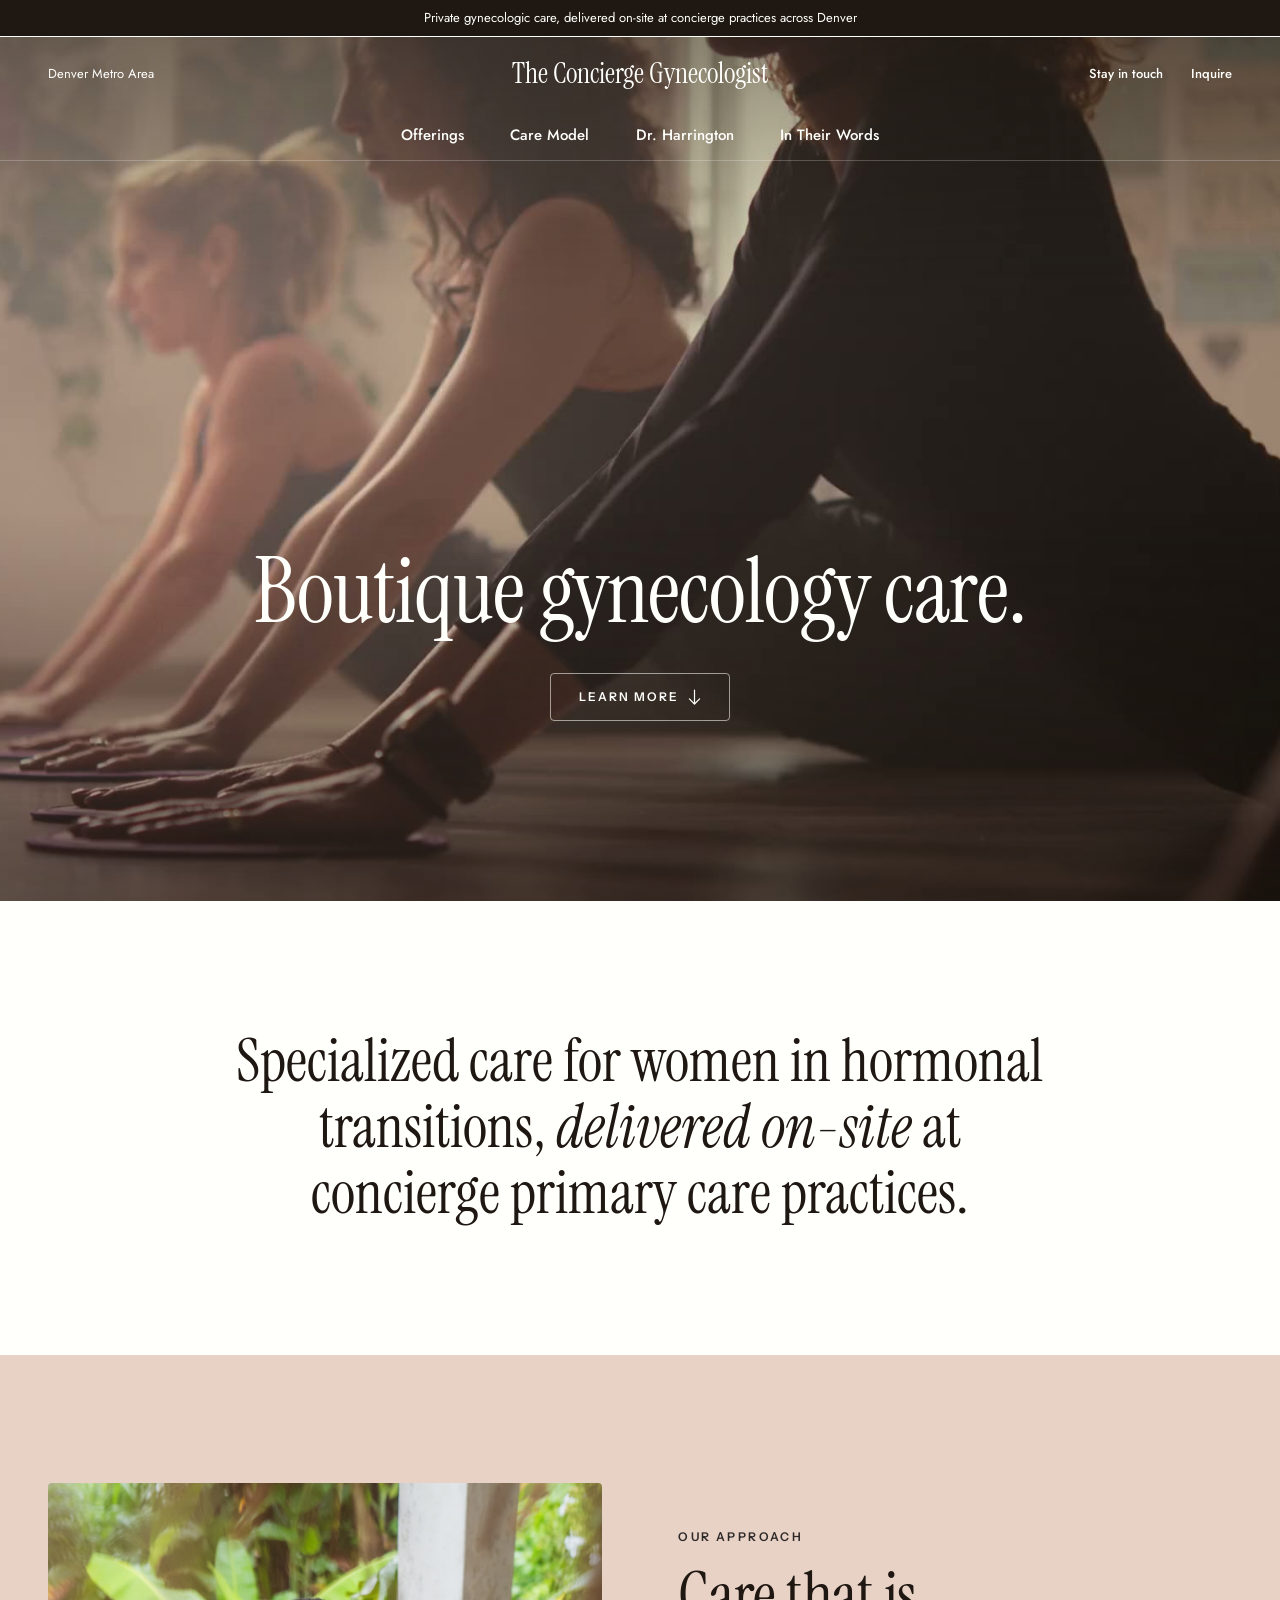
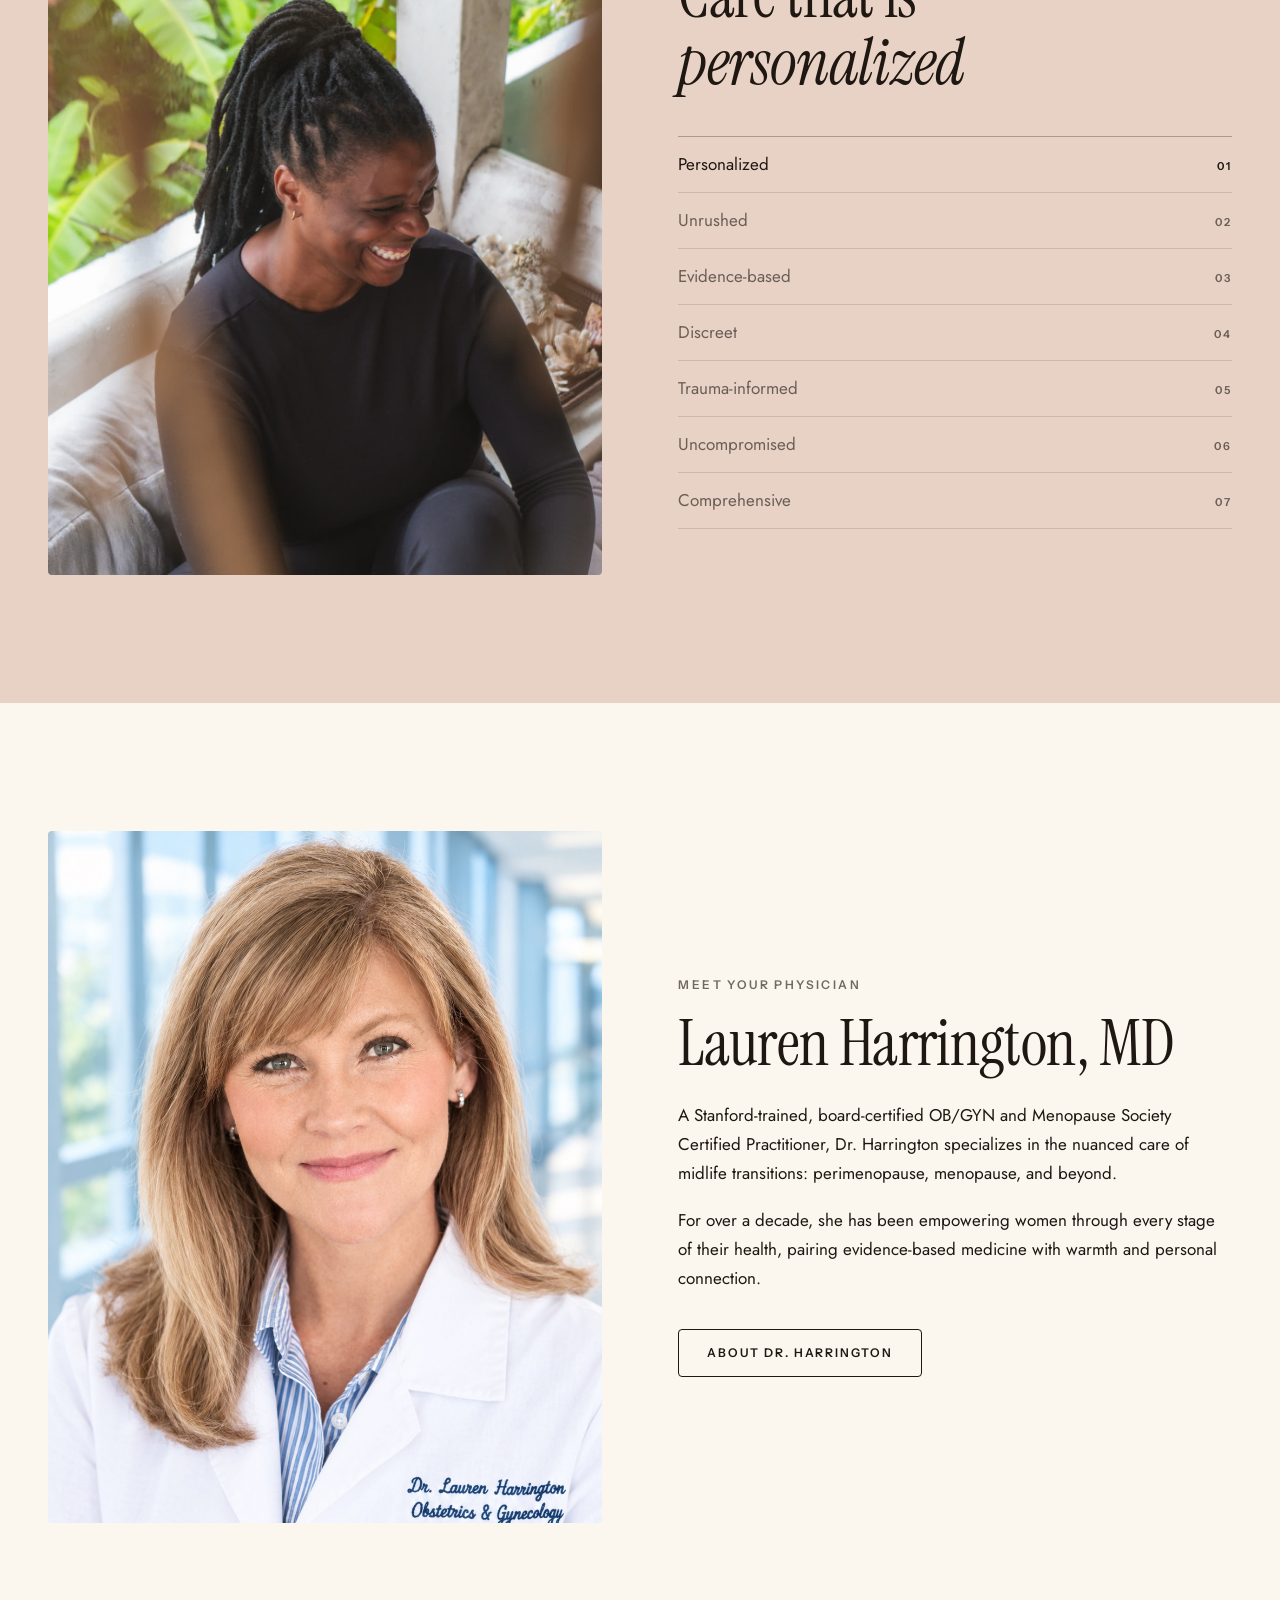
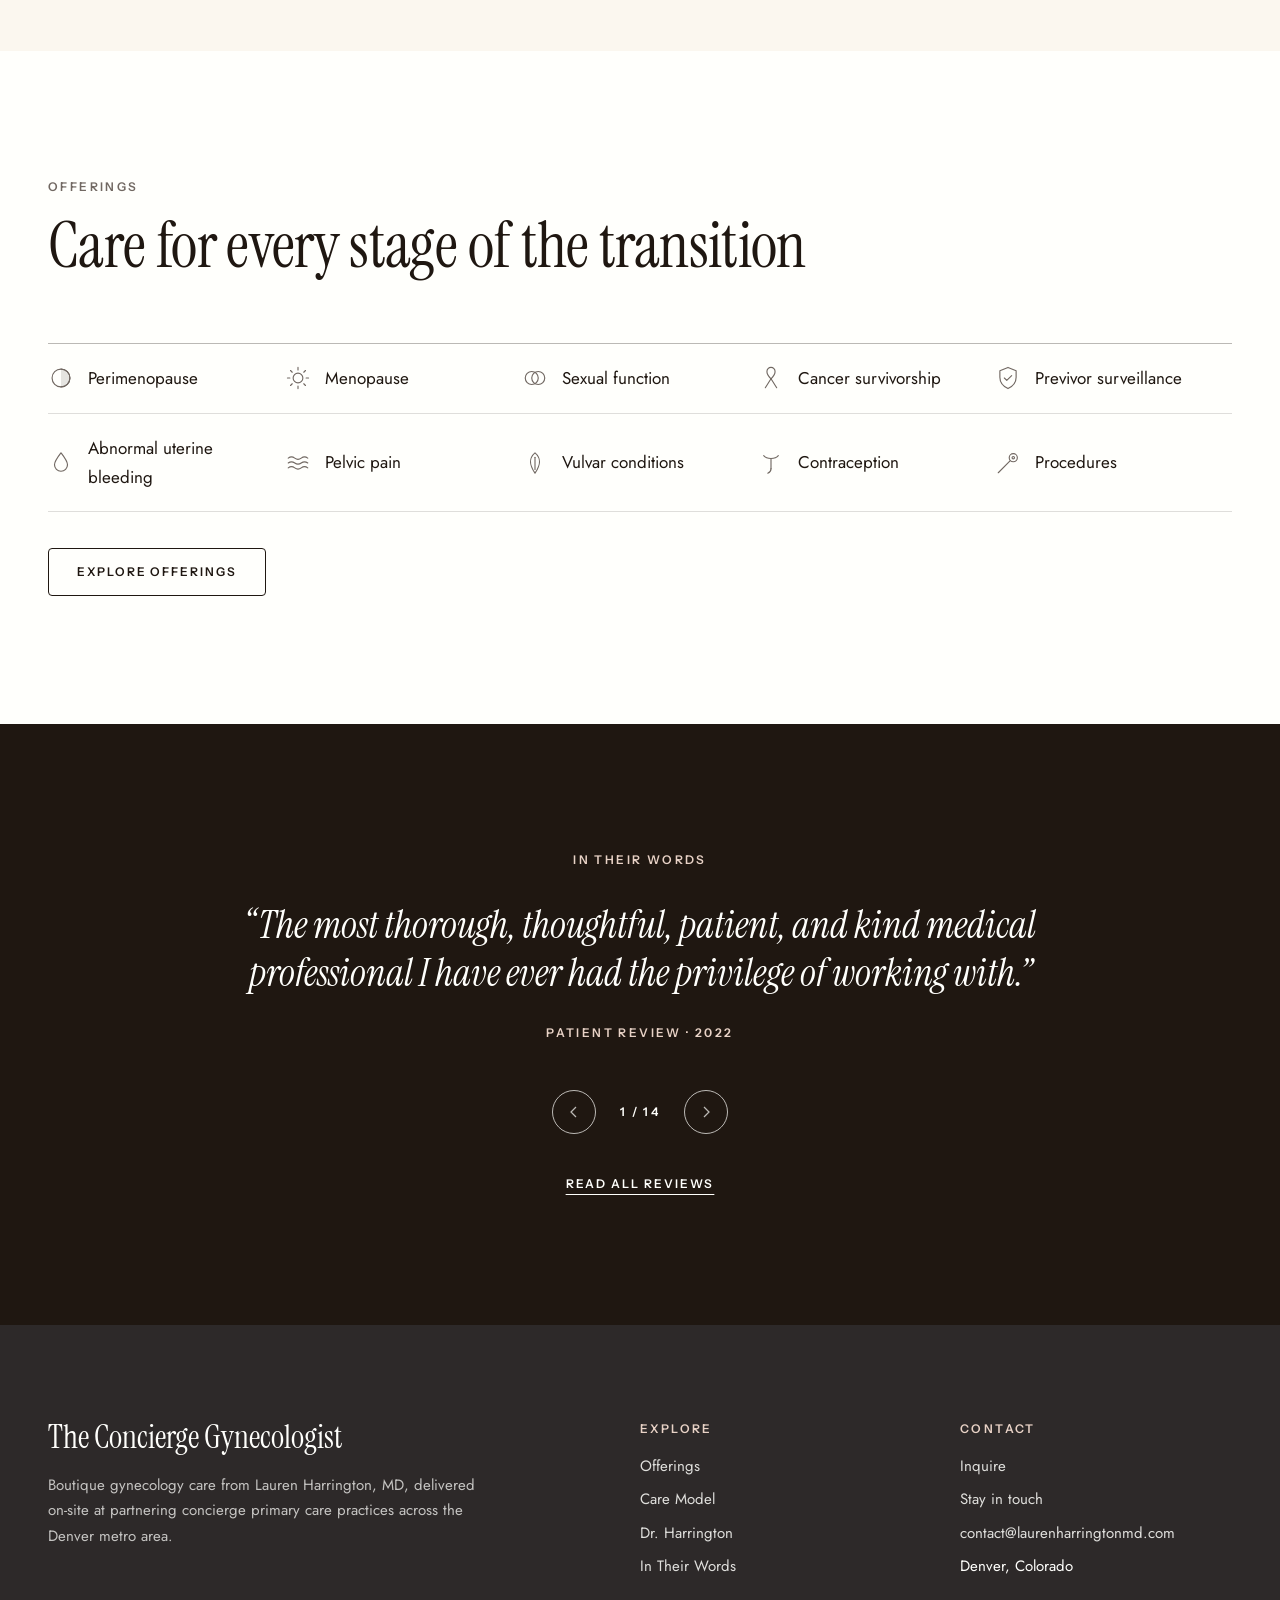
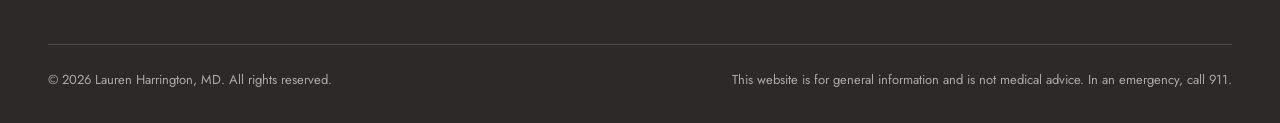
==== commit 09e1d3cb: "Photography, video hero, offerings browser, and separate contact forms - Real photography throughout" ====
--- a/index.html
+++ b/index.html
@@ -41,7 +41,7 @@
   }
   </script>
 </head>
-<body class="page-home">
+<body class="page-home has-hero-media">
 <!-- partial:header -->
 <a class="skip-link" href="#main">Skip to content</a>
 
@@ -63,7 +63,7 @@
     <a class="wordmark" href="/">The Concierge Gynecologist</a>
 
     <div class="site-header__utility site-header__utility--right">
-      <a class="utility-link utility-link--secondary" href="/inquire/#updates" data-open-inquire="updates">Stay in touch</a>
+      <a class="utility-link utility-link--secondary" href="/stay-in-touch/" data-open-inquire="updates">Stay in touch</a>
       <a class="utility-link" href="/inquire/" data-open-inquire>Inquire</a>
     </div>
   </div>
@@ -81,43 +81,83 @@
 <!-- /partial:header -->
 
 <main id="main">
-  <!-- Hero: 4–5 clips, 3 seconds each. To add a clip, replace a placeholder
-       slide's contents with:
-         <video muted playsinline preload="metadata" poster="/images/hero/hero-1.jpg">
-           <source src="/videos/hero-1.mp4" type="video/mp4">
-         </video>
-       and remove the placeholder classes. The rotator plays each clip from
-       the start when it becomes active. -->
-  <section class="hero" data-rotator data-interval="3000" aria-label="Introduction">
+  <!-- Hero: nine 2-second clips, crossfading. To swap or add one, encode it
+       from videos/originals/ (see BRAND-GUIDE.md §5) and edit a slide below.
+       The rotator plays each clip from the start when it becomes active. -->
+  <section class="hero" data-rotator data-interval="2000" data-fade="800" aria-label="Introduction">
     <div class="hero__slides" data-rotator-track aria-hidden="true">
-      <div class="hero__slide placeholder placeholder--taupe"><span class="placeholder__label">Video 1: to upload</span></div>
-      <div class="hero__slide placeholder placeholder--sage"><span class="placeholder__label">Video 2: to upload</span></div>
-      <div class="hero__slide placeholder placeholder--brass"><span class="placeholder__label">Video 3: to upload</span></div>
-      <div class="hero__slide placeholder placeholder--slate"><span class="placeholder__label">Video 4: to upload</span></div>
-      <div class="hero__slide placeholder placeholder--stone"><span class="placeholder__label">Video 5: Dr. Harrington in office</span></div>
+      <div class="hero__slide">
+        <video muted playsinline loop preload="auto" poster="/images/hero/hero-1.jpg">
+          <source src="/videos/hero-1.mp4" type="video/mp4">
+        </video>
+      </div>
+      <div class="hero__slide">
+        <video muted playsinline loop preload="auto" poster="/images/hero/hero-2.jpg">
+          <source src="/videos/hero-2.mp4" type="video/mp4">
+        </video>
+      </div>
+      <div class="hero__slide">
+        <video muted playsinline loop preload="metadata" poster="/images/hero/hero-3.jpg">
+          <source src="/videos/hero-3.mp4" type="video/mp4">
+        </video>
+      </div>
+      <div class="hero__slide">
+        <video muted playsinline loop preload="metadata" poster="/images/hero/hero-4.jpg">
+          <source src="/videos/hero-4.mp4" type="video/mp4">
+        </video>
+      </div>
+      <div class="hero__slide">
+        <video muted playsinline loop preload="metadata" poster="/images/hero/hero-5.jpg">
+          <source src="/videos/hero-5.mp4" type="video/mp4">
+        </video>
+      </div>
+      <div class="hero__slide">
+        <video muted playsinline loop preload="metadata" poster="/images/hero/hero-6.jpg">
+          <source src="/videos/hero-6.mp4" type="video/mp4">
+        </video>
+      </div>
+      <div class="hero__slide">
+        <video muted playsinline loop preload="metadata" poster="/images/hero/hero-7.jpg">
+          <source src="/videos/hero-7.mp4" type="video/mp4">
+        </video>
+      </div>
+      <div class="hero__slide">
+        <video muted playsinline loop preload="metadata" poster="/images/hero/hero-8.jpg">
+          <source src="/videos/hero-8.mp4" type="video/mp4">
+        </video>
+      </div>
+      <div class="hero__slide">
+        <video muted playsinline loop preload="metadata" poster="/images/hero/hero-9.jpg">
+          <source src="/videos/hero-9.mp4" type="video/mp4">
+        </video>
+      </div>
     </div>
     <div class="hero__content">
       <h1 class="title title--display">Boutique gynecology care.</h1>
-    </div>
-  </section>
-
-  <section class="section">
+      <a class="button button--ghost-light hero__cta" href="#statement">
+        Learn more
+        <svg viewBox="0 0 14 18" fill="none" stroke="currentColor" stroke-width="1.3" stroke-linecap="round" stroke-linejoin="round" aria-hidden="true"><path d="M7 1v15M1.5 10.5 7 16l5.5-5.5"/></svg>
+      </a>
+    </div>
+  </section>
+
+  <section class="section scroll-target" id="statement">
     <div class="container">
       <p class="statement__text">Specialized care for women in hormonal transitions, <em>delivered <span class="nowrap">on-site</span></em> at concierge primary care practices.</p>
     </div>
   </section>
 
-  <section class="section care-tabs" data-rotator data-interval="2600" data-pause-on-hover aria-labelledby="care-tabs-title">
+  <section class="section care-tabs" data-rotator data-interval="2600" data-fade="900" data-pause-on-hover aria-labelledby="care-tabs-title">
     <div class="container split">
-      <!-- TODO: Lauren to provide an image or AI avatar for each word -->
+      <!-- One image per word; data-bg tints the section as the words rotate -->
       <div class="care-tabs__media" data-rotator-track>
-        <div class="placeholder placeholder--stone" data-bg="var(--blush)"><span class="placeholder__label">Image: Personalized</span></div>
-        <div class="placeholder placeholder--brass" data-bg="var(--cream)"><span class="placeholder__label">Image: Unrushed</span></div>
-        <div class="placeholder placeholder--slate" data-bg="var(--sage)"><span class="placeholder__label">Image: Evidence-based</span></div>
-        <div class="placeholder placeholder--taupe" data-bg="var(--clay)"><span class="placeholder__label">Image: Discreet</span></div>
-        <div class="placeholder placeholder--sage" data-bg="var(--brass)"><span class="placeholder__label">Image: Trauma-informed</span></div>
-        <div class="placeholder placeholder--stone" data-bg="var(--blush)"><span class="placeholder__label">Image: Uncompromised</span></div>
-        <div class="placeholder placeholder--brass" data-bg="var(--cream)"><span class="placeholder__label">Image: Comprehensive</span></div>
+        <img src="/images/approach/personalized.jpg" alt="A woman smiling in warm daylight" width="1200" height="1500" data-bg="var(--blush)">
+        <img src="/images/approach/unrushed.jpg" alt="Tea steeping in a cup on a wooden table" width="1200" height="1500" data-bg="var(--cream)" loading="lazy">
+        <img src="/images/approach/evidence-based.jpg" alt="Two supplement capsules resting on a pale surface" width="1200" height="1500" data-bg="var(--sage)" loading="lazy">
+        <img src="/images/approach/discreet.jpg" alt="A profile portrait in soft black and white" width="1200" height="1500" data-bg="var(--clay)" loading="lazy">
+        <img src="/images/approach/trauma-informed.jpg" alt="Two hands reaching toward one another" width="1200" height="1500" data-bg="var(--brass)" loading="lazy">
+        <img src="/images/approach/uncompromised.jpg" alt="Water running from a brass tap" width="1200" height="1500" data-bg="var(--blush)" loading="lazy">
+        <img src="/images/approach/comprehensive.jpg" alt="A woman seated cross-legged in meditation" width="1200" height="1500" data-bg="var(--cream)" loading="lazy">
       </div>
 
       <div>
@@ -174,18 +214,16 @@
         <h2 class="title">Care for every stage of the transition</h2>
       </div>
       <ul class="offer-links">
-        <li><svg viewBox="0 0 32 32" fill="none" stroke="currentColor" stroke-width="1.4" stroke-linecap="round" stroke-linejoin="round" aria-hidden="true"><circle cx="16" cy="16" r="11"/><path d="M16 5a11 11 0 0 1 0 22" fill="currentColor" fill-opacity=".18"/></svg>Perimenopause</li>
-        <li><svg viewBox="0 0 32 32" fill="none" stroke="currentColor" stroke-width="1.4" stroke-linecap="round" stroke-linejoin="round" aria-hidden="true"><circle cx="16" cy="16" r="6"/><path d="M16 3v3M16 26v3M3 16h3M26 16h3M6.8 6.8l2.1 2.1M23.1 23.1l2.1 2.1M6.8 25.2l2.1-2.1M23.1 8.9l2.1-2.1"/></svg>Menopause</li>
-        <li><svg viewBox="0 0 32 32" fill="none" stroke="currentColor" stroke-width="1.4" stroke-linecap="round" stroke-linejoin="round" aria-hidden="true"><circle cx="12" cy="16" r="8"/><circle cx="20" cy="16" r="8"/></svg>Sexual function</li>
-        <li><svg viewBox="0 0 32 32" fill="none" stroke="currentColor" stroke-width="1.4" stroke-linecap="round" stroke-linejoin="round" aria-hidden="true"><path d="M16 17c-3.2-3.3-5-6.3-5-8.8A5 5 0 0 1 16 3a5 5 0 0 1 5 5.2c0 2.5-1.8 5.5-5 8.8Z"/><path d="M16 17 9 28M16 17l7 11"/></svg>Cancer survivorship</li>
-        <li><svg viewBox="0 0 32 32" fill="none" stroke="currentColor" stroke-width="1.4" stroke-linecap="round" stroke-linejoin="round" aria-hidden="true"><path d="M16 3l10 4v8c0 6.4-4.2 11.2-10 14-5.8-2.8-10-7.6-10-14V7z"/><path d="M11.5 16l3 3 6-6"/></svg>Previvor surveillance</li>
-        <li><svg viewBox="0 0 32 32" fill="none" stroke="currentColor" stroke-width="1.4" stroke-linecap="round" stroke-linejoin="round" aria-hidden="true"><path d="M16 3.5c4.6 6 8 10.4 8 14.6a8 8 0 0 1-16 0c0-4.2 3.4-8.6 8-14.6Z"/></svg>Abnormal uterine bleeding</li>
-        <li><svg viewBox="0 0 32 32" fill="none" stroke="currentColor" stroke-width="1.4" stroke-linecap="round" stroke-linejoin="round" aria-hidden="true"><path d="M4 10c2.7-2 5.3-2 8 0s5.3 2 8 0 5.3-2 8 0M4 16c2.7-2 5.3-2 8 0s5.3 2 8 0 5.3-2 8 0M4 22c2.7-2 5.3-2 8 0s5.3 2 8 0 5.3-2 8 0"/></svg>Pelvic pain</li>
-        <li><svg viewBox="0 0 32 32" fill="none" stroke="currentColor" stroke-width="1.4" stroke-linecap="round" stroke-linejoin="round" aria-hidden="true"><path d="M16 3.5c6.5 5.5 8.5 12.5 0 25-8.5-12.5-6.5-19.5 0-25Z"/><path d="M16 9v15"/></svg>Vulvar conditions</li>
-        <li><svg viewBox="0 0 32 32" fill="none" stroke="currentColor" stroke-width="1.4" stroke-linecap="round" stroke-linejoin="round" aria-hidden="true"><circle cx="14" cy="14" r="9"/><path d="M20.5 20.5 28 28"/><circle cx="14" cy="14" r="3"/></svg>Endometrial biopsy</li>
-        <li><svg viewBox="0 0 32 32" fill="none" stroke="currentColor" stroke-width="1.4" stroke-linecap="round" stroke-linejoin="round" aria-hidden="true"><path d="M7 7c2 2.5 5 3.5 9 3.5s7-1 9-3.5M16 10.5V23"/><path d="M16 23c0 2.5-1.5 4.5-4 5.5"/></svg>IUD insertion</li>
-        <li><svg viewBox="0 0 32 32" fill="none" stroke="currentColor" stroke-width="1.4" stroke-linecap="round" stroke-linejoin="round" aria-hidden="true"><path d="M3 16s5-8.5 13-8.5S29 16 29 16s-5 8.5-13 8.5S3 16 3 16Z"/><circle cx="16" cy="16" r="3.5"/></svg>Colposcopy &amp; LEEP</li>
-        <li><svg viewBox="0 0 32 32" fill="none" stroke="currentColor" stroke-width="1.4" stroke-linecap="round" stroke-linejoin="round" aria-hidden="true"><path d="M4 28 18.5 13.5"/><circle cx="22.5" cy="9.5" r="5"/><circle cx="22.5" cy="9.5" r="1.5"/></svg>Hysteroscopy</li>
+        <li><a href="/offerings/#perimenopause"><svg viewBox="0 0 32 32" fill="none" stroke="currentColor" stroke-width="1.4" stroke-linecap="round" stroke-linejoin="round" aria-hidden="true"><circle cx="16" cy="16" r="11"/><path d="M16 5a11 11 0 0 1 0 22" fill="currentColor" fill-opacity=".18"/></svg>Perimenopause</a></li>
+        <li><a href="/offerings/#menopause"><svg viewBox="0 0 32 32" fill="none" stroke="currentColor" stroke-width="1.4" stroke-linecap="round" stroke-linejoin="round" aria-hidden="true"><circle cx="16" cy="16" r="6"/><path d="M16 3v3M16 26v3M3 16h3M26 16h3M6.8 6.8l2.1 2.1M23.1 23.1l2.1 2.1M6.8 25.2l2.1-2.1M23.1 8.9l2.1-2.1"/></svg>Menopause</a></li>
+        <li><a href="/offerings/#sexual-function"><svg viewBox="0 0 32 32" fill="none" stroke="currentColor" stroke-width="1.4" stroke-linecap="round" stroke-linejoin="round" aria-hidden="true"><circle cx="12" cy="16" r="8"/><circle cx="20" cy="16" r="8"/></svg>Sexual function</a></li>
+        <li><a href="/offerings/#cancer-survivorship"><svg viewBox="0 0 32 32" fill="none" stroke="currentColor" stroke-width="1.4" stroke-linecap="round" stroke-linejoin="round" aria-hidden="true"><path d="M16 17c-3.2-3.3-5-6.3-5-8.8A5 5 0 0 1 16 3a5 5 0 0 1 5 5.2c0 2.5-1.8 5.5-5 8.8Z"/><path d="M16 17 9 28M16 17l7 11"/></svg>Cancer survivorship</a></li>
+        <li><a href="/offerings/#previvor-surveillance"><svg viewBox="0 0 32 32" fill="none" stroke="currentColor" stroke-width="1.4" stroke-linecap="round" stroke-linejoin="round" aria-hidden="true"><path d="M16 3l10 4v8c0 6.4-4.2 11.2-10 14-5.8-2.8-10-7.6-10-14V7z"/><path d="M11.5 16l3 3 6-6"/></svg>Previvor surveillance</a></li>
+        <li><a href="/offerings/#abnormal-uterine-bleeding"><svg viewBox="0 0 32 32" fill="none" stroke="currentColor" stroke-width="1.4" stroke-linecap="round" stroke-linejoin="round" aria-hidden="true"><path d="M16 3.5c4.6 6 8 10.4 8 14.6a8 8 0 0 1-16 0c0-4.2 3.4-8.6 8-14.6Z"/></svg>Abnormal uterine bleeding</a></li>
+        <li><a href="/offerings/#pelvic-pain"><svg viewBox="0 0 32 32" fill="none" stroke="currentColor" stroke-width="1.4" stroke-linecap="round" stroke-linejoin="round" aria-hidden="true"><path d="M4 10c2.7-2 5.3-2 8 0s5.3 2 8 0 5.3-2 8 0M4 16c2.7-2 5.3-2 8 0s5.3 2 8 0 5.3-2 8 0M4 22c2.7-2 5.3-2 8 0s5.3 2 8 0 5.3-2 8 0"/></svg>Pelvic pain</a></li>
+        <li><a href="/offerings/#vulvar-conditions"><svg viewBox="0 0 32 32" fill="none" stroke="currentColor" stroke-width="1.4" stroke-linecap="round" stroke-linejoin="round" aria-hidden="true"><path d="M16 3.5c6.5 5.5 8.5 12.5 0 25-8.5-12.5-6.5-19.5 0-25Z"/><path d="M16 9v15"/></svg>Vulvar conditions</a></li>
+        <li><a href="/offerings/#contraception"><svg viewBox="0 0 32 32" fill="none" stroke="currentColor" stroke-width="1.4" stroke-linecap="round" stroke-linejoin="round" aria-hidden="true"><path d="M7 7c2 2.5 5 3.5 9 3.5s7-1 9-3.5M16 10.5V23"/><path d="M16 23c0 2.5-1.5 4.5-4 5.5"/></svg>Contraception</a></li>
+        <li><a href="/offerings/#procedures"><svg viewBox="0 0 32 32" fill="none" stroke="currentColor" stroke-width="1.4" stroke-linecap="round" stroke-linejoin="round" aria-hidden="true"><path d="M4 28 18.5 13.5"/><circle cx="22.5" cy="9.5" r="5"/><circle cx="22.5" cy="9.5" r="1.5"/></svg>Procedures</a></li>
       </ul>
       <div class="button-row">
         <a class="button button--ghost" href="/offerings/">Explore offerings</a>
@@ -249,6 +287,7 @@
       <p class="eyebrow">Contact</p>
       <ul class="site-footer__list">
         <li><a href="/inquire/" data-open-inquire>Inquire</a></li>
+        <li><a href="/stay-in-touch/" data-open-inquire="updates">Stay in touch</a></li>
         <li><a href="mailto:contact@laurenharringtonmd.com">contact@laurenharringtonmd.com</a></li>
         <li>Denver, Colorado</li>
       </ul>
@@ -264,79 +303,83 @@
 <!-- /partial:footer -->
 
 <!-- partial:inquire-panel -->
+<!-- One panel, two independent modes. [data-open-inquire] opens the inquiry
+     form; [data-open-inquire="updates"] opens the sign-up. Only one is ever
+     shown — they are separate forms, never stacked. See script.js. -->
 <div class="inquire-panel" data-inquire-panel inert>
   <div class="inquire-panel__backdrop" data-close-inquire></div>
 
-  <div class="inquire-panel__sheet" role="dialog" aria-modal="true" aria-labelledby="panel-title">
+  <div class="inquire-panel__sheet" role="dialog" aria-modal="true" aria-labelledby="panel-inquiry-title">
     <button class="inquire-panel__close" type="button" data-close-inquire>
       <svg viewBox="0 0 18 18" fill="none" stroke="currentColor" stroke-width="1.25" aria-hidden="true"><path d="M1 1l16 16M17 1L1 17"/></svg>
       <span class="visually-hidden">Close</span>
     </button>
 
-    <p class="eyebrow">Inquire</p>
-    <h2 class="title" id="panel-title">Want to know more?</h2>
-    <p class="lede">Let’s stay in touch.</p>
-
-    <form class="form" name="inquiry" method="POST" data-netlify="true" netlify-honeypot="bot-field" data-form>
-      <input type="hidden" name="form-name" value="inquiry">
-      <p class="visually-hidden"><label>Leave this empty <input name="bot-field" tabindex="-1" autocomplete="off"></label></p>
-
-      <div class="form__row">
-        <div class="field">
-          <label for="panel-first-name">First name</label>
-          <input id="panel-first-name" name="first-name" autocomplete="given-name" required data-panel-focus="inquiry">
-        </div>
-        <div class="field">
-          <label for="panel-last-name">Last name</label>
-          <input id="panel-last-name" name="last-name" autocomplete="family-name" required>
-        </div>
-      </div>
-      <div class="field">
-        <label for="panel-email">Email address</label>
-        <input id="panel-email" name="email" type="email" autocomplete="email" required>
-      </div>
-      <div class="field">
-        <label for="panel-phone">Phone number <span class="field__optional">(optional)</span></label>
-        <input id="panel-phone" name="phone" type="tel" autocomplete="tel">
-      </div>
-      <div class="field">
-        <label for="panel-message">Message</label>
-        <textarea id="panel-message" name="message" rows="4"></textarea>
-      </div>
-      <label class="checkbox">
-        <input type="checkbox" name="updates-opt-in" value="yes">
-        <span>I’d like to receive occasional updates — new partnerships, availability, and practice news.</span>
-      </label>
-      <p class="form__note">Please don’t include personal medical details. This form isn’t monitored for urgent needs. If you’re experiencing a medical emergency, call 911.</p>
-      <div class="form__actions">
-        <button class="button" type="submit">Send inquiry</button>
-        <p class="form__status" role="status" aria-live="polite" data-form-status></p>
-      </div>
-    </form>
-
-    <div class="inquire-panel__divider"></div>
-
-    <div class="inquire-panel__updates">
-      <p class="eyebrow">Practice updates</p>
-      <h3 class="heading heading--sm">Stay in the loop</h3>
-      <p>New partnerships, availability, and practice news. Occasional, never noisy.</p>
+    <section class="inquire-panel__mode" data-panel-mode="inquiry">
+      <p class="eyebrow">Inquire</p>
+      <h2 class="title" id="panel-inquiry-title">Want to know more?</h2>
+      <p class="lede">Send a note and Dr. Harrington’s office will be in touch.</p>
+
+      <form class="form" name="inquiry" method="POST" data-netlify="true" netlify-honeypot="bot-field" data-form>
+        <input type="hidden" name="form-name" value="inquiry">
+        <p class="visually-hidden"><label>Leave this empty <input name="bot-field" tabindex="-1" autocomplete="off"></label></p>
+
+        <div class="form__row">
+          <div class="field">
+            <label for="panel-first-name">First name</label>
+            <input id="panel-first-name" name="first-name" autocomplete="given-name" required data-panel-focus>
+          </div>
+          <div class="field">
+            <label for="panel-last-name">Last name</label>
+            <input id="panel-last-name" name="last-name" autocomplete="family-name" required>
+          </div>
+        </div>
+        <div class="field">
+          <label for="panel-email">Email address</label>
+          <input id="panel-email" name="email" type="email" autocomplete="email" required>
+        </div>
+        <div class="field">
+          <label for="panel-phone">Phone number <span class="field__optional">(optional)</span></label>
+          <input id="panel-phone" name="phone" type="tel" autocomplete="tel">
+        </div>
+        <div class="field">
+          <label for="panel-message">Message</label>
+          <textarea id="panel-message" name="message" rows="4"></textarea>
+        </div>
+        <label class="checkbox">
+          <input type="checkbox" name="updates-opt-in" value="yes">
+          <span>I’d like to receive occasional updates — new partnerships, availability, and practice news.</span>
+        </label>
+        <p class="form__note">Please don’t include personal medical details. This form isn’t monitored for urgent needs. If you’re experiencing a medical emergency, call 911.</p>
+        <div class="form__actions">
+          <button class="button" type="submit">Send inquiry</button>
+          <p class="form__status" role="status" aria-live="polite" data-form-status></p>
+        </div>
+      </form>
+    </section>
+
+    <section class="inquire-panel__mode" data-panel-mode="updates" hidden>
+      <p class="eyebrow">Stay in touch</p>
+      <h2 class="title" id="panel-updates-title">Practice updates</h2>
+      <p class="lede">New partnerships, availability, and practice news.</p>
+
       <form class="form" name="updates" method="POST" data-netlify="true" netlify-honeypot="bot-field" data-form data-success="You’re on the list. Thank you.">
         <input type="hidden" name="form-name" value="updates">
         <p class="visually-hidden"><label>Leave this empty <input name="bot-field" tabindex="-1" autocomplete="off"></label></p>
         <div class="field">
           <label for="panel-updates-name">Name</label>
-          <input id="panel-updates-name" name="name" autocomplete="name" required data-panel-focus="updates">
+          <input id="panel-updates-name" name="name" autocomplete="name" required data-panel-focus>
         </div>
         <div class="field">
           <label for="panel-updates-email">Email</label>
           <input id="panel-updates-email" name="email" type="email" autocomplete="email" required>
         </div>
         <div class="form__actions">
-          <button class="button button--ghost" type="submit">Subscribe</button>
+          <button class="button" type="submit">Subscribe</button>
           <p class="form__status" role="status" aria-live="polite" data-form-status></p>
         </div>
       </form>
-    </div>
+    </section>
   </div>
 </div>
 <!-- /partial:inquire-panel -->
--- a/styles.css
+++ b/styles.css
@@ -248,6 +248,10 @@
 .button--light { background: var(--ivory); border-color: var(--ivory); color: var(--espresso); }
 .button--light:hover { background: var(--blush); border-color: var(--blush); }
 
+/* Outlined button for use over photography or video */
+.button--ghost-light { background: transparent; border-color: rgba(255, 255, 252, 0.55); color: var(--ivory); }
+.button--ghost-light:hover { background: var(--ivory); border-color: var(--ivory); color: var(--espresso); }
+
 .button-row { display: flex; flex-wrap: wrap; gap: 12px 16px; margin-top: 36px; }
 
 .text-link {
@@ -323,8 +327,9 @@
               border-color var(--duration) var(--ease);
 }
 
-/* Home: transparent over the hero until scrolled, hovered, or menu open */
-.page-home .site-header:not(.is-scrolled):not(.is-menu-open):not(:hover):not(:focus-within) {
+/* Pages that open with full-bleed media: transparent header over it until
+   scrolled, hovered, or menu open (body needs class .has-hero-media) */
+.has-hero-media .site-header:not(.is-scrolled):not(.is-menu-open):not(:hover):not(:focus-within) {
   background: transparent;
   color: var(--ivory);
   border-color: rgba(255, 255, 252, 0.22);
@@ -467,21 +472,41 @@
   color: var(--ivory);
 }
 .hero__slides { position: absolute; inset: 0; }
+/* Cross-dissolve: the incoming clip fades in ON TOP of the outgoing one,
+   which is held at full opacity until the fade ends. Fading both at once
+   dips the hero toward the background colour mid-transition, and that dip
+   is what reads as a flash. JS adds .is-leaving for the fade duration. */
 .hero__slide {
   position: absolute;
   inset: 0;
+  z-index: 0;
   opacity: 0;
-  transition: opacity 1.2s var(--ease);
-}
-.hero__slide.is-active { opacity: 1; }
+  will-change: opacity;
+  transition: opacity 0.8s ease-in-out;
+}
+.hero__slide.is-active { opacity: 1; z-index: 2; }
+.hero__slide.is-leaving { opacity: 1; z-index: 1; transition: none; }
 .hero__slide video,
-.hero__slide img { width: 100%; height: 100%; object-fit: cover; }
+.hero__slide img {
+  width: 100%;
+  height: 100%;
+  object-fit: cover;
+  transform: scale(1);
+  transition: transform 7s linear;
+}
+/* Slow drift, so a 2-second clip never feels like a static cut */
+.hero__slide.is-active video,
+.hero__slide.is-active img { transform: scale(1.05); }
 .hero__slide .placeholder__label { left: auto; right: var(--gutter); bottom: auto; top: calc(var(--header-h) + 20px); }
 
+/* Layering inside the hero: clips 0–2, scrim 3, headline 4. The active clip
+   is lifted above its siblings for the cross-dissolve, so the scrim and the
+   headline have to sit above all of them. */
 .hero::after {
   content: "";
   position: absolute;
   inset: 0;
+  z-index: 3;
   pointer-events: none;
   background: linear-gradient(to bottom,
     rgba(31, 23, 17, 0.45) 0%,
@@ -494,11 +519,15 @@
   position: absolute;
   left: 0;
   right: 0;
-  bottom: clamp(48px, 9vh, 96px);
-  z-index: 1;
+  bottom: clamp(96px, 20vh, 220px);
+  z-index: 4;
   padding-inline: var(--gutter);
   text-align: center;
 }
+.hero__cta { margin-top: clamp(24px, 4vh, 40px); }
+.hero__cta svg { width: 13px; height: 17px; }
+
+.scroll-target { scroll-margin-top: calc(var(--header-h) + 24px); }
 
 /* ── Home: statement ────────────────────────────────────────────────────── */
 .statement__text {
@@ -527,10 +556,12 @@
 .care-tabs__media > * {
   position: absolute;
   inset: 0;
+  z-index: 0;
   opacity: 0;
-  transition: opacity 0.9s var(--ease);
-}
-.care-tabs__media > .is-active { opacity: 1; }
+  transition: opacity 0.9s ease-in-out;
+}
+.care-tabs__media > .is-active { opacity: 1; z-index: 2; }
+.care-tabs__media > .is-leaving { opacity: 1; z-index: 1; transition: none; }
 .care-tabs__media img { width: 100%; height: 100%; object-fit: cover; }
 
 .care-tabs__lead { margin-top: 16px; }
@@ -581,19 +612,23 @@
 /* ── Home: offerings preview ────────────────────────────────────────────── */
 .offer-links {
   display: grid;
-  grid-template-columns: repeat(4, minmax(0, 1fr));
+  grid-template-columns: repeat(5, minmax(0, 1fr));
   list-style: none;
   border-top: 1px solid var(--color-line-strong);
 }
-.offer-links li {
+.offer-links a {
   display: flex;
   align-items: center;
   gap: 14px;
+  height: 100%;
   padding: 20px 16px 20px 0;
   border-bottom: 1px solid var(--color-line);
-}
+  text-decoration: none;
+  transition: padding var(--duration) var(--ease);
+}
+.offer-links a:hover { padding-left: 8px; }
 .offer-links svg { flex: none; width: 26px; height: 26px; color: var(--taupe); }
-@media (max-width: 1024px) { .offer-links { grid-template-columns: repeat(2, minmax(0, 1fr)); } }
+@media (max-width: 1100px) { .offer-links { grid-template-columns: repeat(2, minmax(0, 1fr)); } }
 @media (max-width: 520px) { .offer-links { grid-template-columns: minmax(0, 1fr); } }
 
 /* ── Home: reviews carousel ─────────────────────────────────────────────── */
@@ -642,56 +677,98 @@
 .page-hero .eyebrow { margin-bottom: 20px; }
 .page-hero .lede { max-width: 40em; margin-top: 24px; }
 
+/* Full-bleed image variant: the header sits over it, so the hero pulls up
+   under the header and pads that height back in. */
+.page-hero--media {
+  --color-accent: var(--blush);
+  position: relative;
+  margin-top: calc(-1 * var(--header-h));
+  padding-block: calc(var(--header-h) + clamp(72px, 9vw, 132px)) clamp(64px, 8vw, 116px);
+  overflow: hidden;
+  background: var(--espresso);
+  color: var(--ivory);
+}
+.page-hero__bg {
+  position: absolute;
+  inset: 0;
+  width: 100%;
+  height: 100%;
+  object-fit: cover;
+}
+.page-hero--media::after {
+  content: "";
+  position: absolute;
+  inset: 0;
+  background: linear-gradient(to bottom,
+    rgba(31, 23, 17, 0.62) 0%,
+    rgba(31, 23, 17, 0.42) 45%,
+    rgba(31, 23, 17, 0.58) 100%);
+}
+.page-hero--media > .container { position: relative; z-index: 1; }
+.page-hero--media .lede { color: rgba(255, 255, 252, 0.88); }
+
 /* ── Offerings ──────────────────────────────────────────────────────────── */
-.offerings { padding-bottom: var(--section-space); }
-.offerings__layout {
-  display: grid;
-  grid-template-columns: minmax(0, 1.8fr) minmax(0, 1fr);
-  gap: 20px;
+/* Rows sit in column 1; every detail panel spans all rows in column 2 (only
+   the open one renders). Below 900px the grid collapses so each panel falls
+   directly under its row, like an accordion. */
+.offering-browser {
+  display: grid;
+  grid-template-columns: minmax(0, 1fr) minmax(0, 1fr);
+  gap: 10px 16px;
   align-items: start;
-}
-.offering-grid {
-  display: grid;
-  grid-template-columns: repeat(2, minmax(0, 1fr));
-  gap: 16px;
-  list-style: none;
-}
-.offering-card {
+  scroll-margin-top: calc(var(--header-h) + 24px);
+}
+
+.offering-row {
+  grid-column: 1;
   display: flex;
-  flex-direction: column;
-  gap: 12px;
-  height: 100%;
-  padding: 28px;
+  align-items: center;
+  gap: 18px;
+  width: 100%;
+  min-height: 60px;
+  padding: 12px 24px;
   background: var(--cream);
-  border: 1px solid var(--color-line);
+  border: 1px solid transparent;
   border-radius: var(--radius);
+  text-align: left;
+  scroll-margin-top: calc(var(--header-h) + 16px);
   transition: background-color var(--duration) var(--ease), border-color var(--duration) var(--ease);
 }
-.offering-card:hover { background: var(--blush); border-color: transparent; }
-.offering-card__icon { width: 36px; height: 36px; margin-bottom: 8px; color: var(--taupe); }
-.offering-card:hover .offering-card__icon { color: var(--charcoal); }
-.offering-card__desc { font-size: var(--text-small); line-height: 1.65; color: var(--charcoal); }
-
-.feature-card {
+.offering-row:hover { background: var(--ivory); }
+.offering-row[aria-expanded="true"] { background: var(--ivory); border-color: var(--color-line-strong); }
+.offering-row__icon { flex: none; width: 30px; height: 30px; color: var(--taupe); }
+.offering-row__arrow {
+  flex: none;
+  width: 20px;
+  height: 10px;
+  margin-left: -4px;
+  transition: transform var(--duration) var(--ease);
+}
+.offering-row:hover .offering-row__arrow,
+.offering-row[aria-expanded="true"] .offering-row__arrow { transform: translateX(6px); }
+
+.offering-detail {
+  grid-column: 2;
+  grid-row: 1 / span 10; /* keep in step with the number of offering rows */
   position: sticky;
   top: calc(var(--header-h) + 24px);
   overflow: hidden;
   background: var(--cream);
-  border: 1px solid var(--color-line);
   border-radius: var(--radius);
 }
-.feature-card__media { aspect-ratio: 4 / 3; overflow: hidden; }
-.feature-card__media img { width: 100%; height: 100%; object-fit: cover; object-position: center 22%; }
-.feature-card__body { padding: 32px; }
-.feature-card__body .heading { margin-top: 12px; }
-.feature-card__body p:not(.eyebrow) { margin-top: 14px; font-size: var(--text-small); color: var(--charcoal); }
-
-@media (max-width: 1024px) {
-  .offerings__layout { grid-template-columns: minmax(0, 1fr); }
-  .feature-card { position: static; }
-}
-@media (max-width: 640px) {
-  .offering-grid { grid-template-columns: minmax(0, 1fr); }
+.offering-detail__media { aspect-ratio: 16 / 11; overflow: hidden; }
+.offering-detail__media img { width: 100%; height: 100%; object-fit: cover; }
+.offering-detail__body { padding: clamp(28px, 3vw, 40px); }
+.offering-detail__title { margin-top: 12px; font-size: clamp(2.25rem, 3.4vw, 3rem); }
+.offering-detail__body p:not(.eyebrow) { margin-top: 16px; color: var(--charcoal); }
+.offering-detail .button-row { margin-top: 28px; }
+
+@media (max-width: 900px) {
+  .offering-browser { grid-template-columns: minmax(0, 1fr); }
+  .offering-row,
+  .offering-detail { grid-column: 1; grid-row: auto; }
+  .offering-detail { position: static; margin-bottom: 12px; }
+  .offering-detail__media { aspect-ratio: 16 / 9; }
 }
 
 /* ── Care model ─────────────────────────────────────────────────────────── */
@@ -765,12 +842,61 @@
 
 .credentials { padding-bottom: var(--section-space); }
 .credential-group {
+  interpolate-size: allow-keywords;
+  border-top: 1px solid var(--color-line-strong);
+}
+.credential-group:last-child { border-bottom: 1px solid var(--color-line-strong); }
+
+.credential-group__summary {
+  display: flex;
+  align-items: center;
+  justify-content: space-between;
+  gap: 24px;
+  padding-block: 28px;
+  list-style: none;
+  cursor: pointer;
+}
+.credential-group__summary::-webkit-details-marker { display: none; }
+
+/* Plus that turns into a minus when open */
+.credential-group__icon { position: relative; flex: none; width: 18px; height: 18px; }
+.credential-group__icon::before,
+.credential-group__icon::after {
+  content: "";
+  position: absolute;
+  top: 50%;
+  left: 0;
+  right: 0;
+  height: 1px;
+  background: currentColor;
+  transition: transform var(--duration) var(--ease);
+}
+.credential-group__icon::after { transform: rotate(90deg); }
+.credential-group[open] .credential-group__icon::after { transform: rotate(0deg); }
+
+.credential-group__body {
   display: grid;
   grid-template-columns: minmax(0, 1fr) minmax(0, 2fr);
-  gap: 24px 48px;
-  padding-block: 48px;
-  border-top: 1px solid var(--color-line-strong);
-}
+  column-gap: 48px;
+  padding-bottom: 40px;
+  /* Fade with the fold so half-revealed rows never sit hard against the
+     clip edge while the height animates. */
+  opacity: 0;
+  transition: opacity 0.25s var(--ease);
+}
+.credential-group[open] .credential-group__body {
+  opacity: 1;
+  transition: opacity 0.35s var(--ease) 0.15s;
+}
+.credential-group__body .credential-list { grid-column: 2; }
+
+/* Smooth fold where supported (Chromium); other browsers open instantly */
+.credential-group::details-content {
+  block-size: 0;
+  overflow: hidden;
+  transition: block-size 0.45s var(--ease), content-visibility 0.45s allow-discrete;
+}
+.credential-group[open]::details-content { block-size: auto; }
 .credential-list { list-style: none; }
 .credential-list li {
   display: flex;
@@ -780,6 +906,9 @@
   border-bottom: 1px solid var(--color-line);
 }
 .credential-list li:first-child { padding-top: 0; }
+/* The group already closes with its own border — a border under the last row
+   doubles it up and, mid-fold, reads as a stray line hanging in the gap. */
+.credential-list li:last-child { border-bottom: 0; }
 .credential-list__meta {
   flex: none;
   color: var(--taupe);
@@ -789,7 +918,8 @@
 .credential-list__detail { display: block; color: var(--taupe); font-size: var(--text-small); }
 
 @media (max-width: 720px) {
-  .credential-group { grid-template-columns: minmax(0, 1fr); }
+  .credential-group__body { grid-template-columns: minmax(0, 1fr); }
+  .credential-group__body .credential-list { grid-column: 1; }
 }
 
 /* ── In Their Words ─────────────────────────────────────────────────────── */
@@ -870,16 +1000,12 @@
 .form__status { font-size: var(--text-small); }
 .form__status:empty { display: none; }
 
-.inquire-layout {
-  display: grid;
-  grid-template-columns: minmax(0, 1fr) minmax(0, 1fr);
-  gap: clamp(48px, 7vw, 120px);
-  padding-bottom: var(--section-space);
-}
+/* One form per page — Inquire and Stay in touch never share a page.
+   The container keeps its normal width so the form's left edge lines up
+   with the page-hero headline; the block itself sets the reading width. */
+.form-page { padding-bottom: var(--section-space); }
+.form-page .form-block { max-width: 660px; }
 .form-block__footnote { margin-top: 48px; }
-@media (max-width: 900px) {
-  .inquire-layout { grid-template-columns: minmax(0, 1fr); }
-}
 .form-block .heading { margin-bottom: 8px; }
 .form-block > p:not(.eyebrow) { margin-bottom: 28px; color: var(--charcoal); }
 
@@ -931,9 +1057,7 @@
 
 .inquire-panel .title { margin-top: 12px; font-size: clamp(2.25rem, 4vw, 3rem); }
 .inquire-panel .lede { margin: 8px 0 32px; }
-.inquire-panel__divider { height: 1px; margin-block: 48px 40px; background: var(--color-line-strong); }
-.inquire-panel .heading { margin-bottom: 8px; }
-.inquire-panel__updates > p:not(.eyebrow) { margin-bottom: 24px; font-size: var(--text-small); color: var(--charcoal); }
+.inquire-panel__mode[hidden] { display: none; }
 
 /* ── Footer ─────────────────────────────────────────────────────────────── */
 .site-footer {
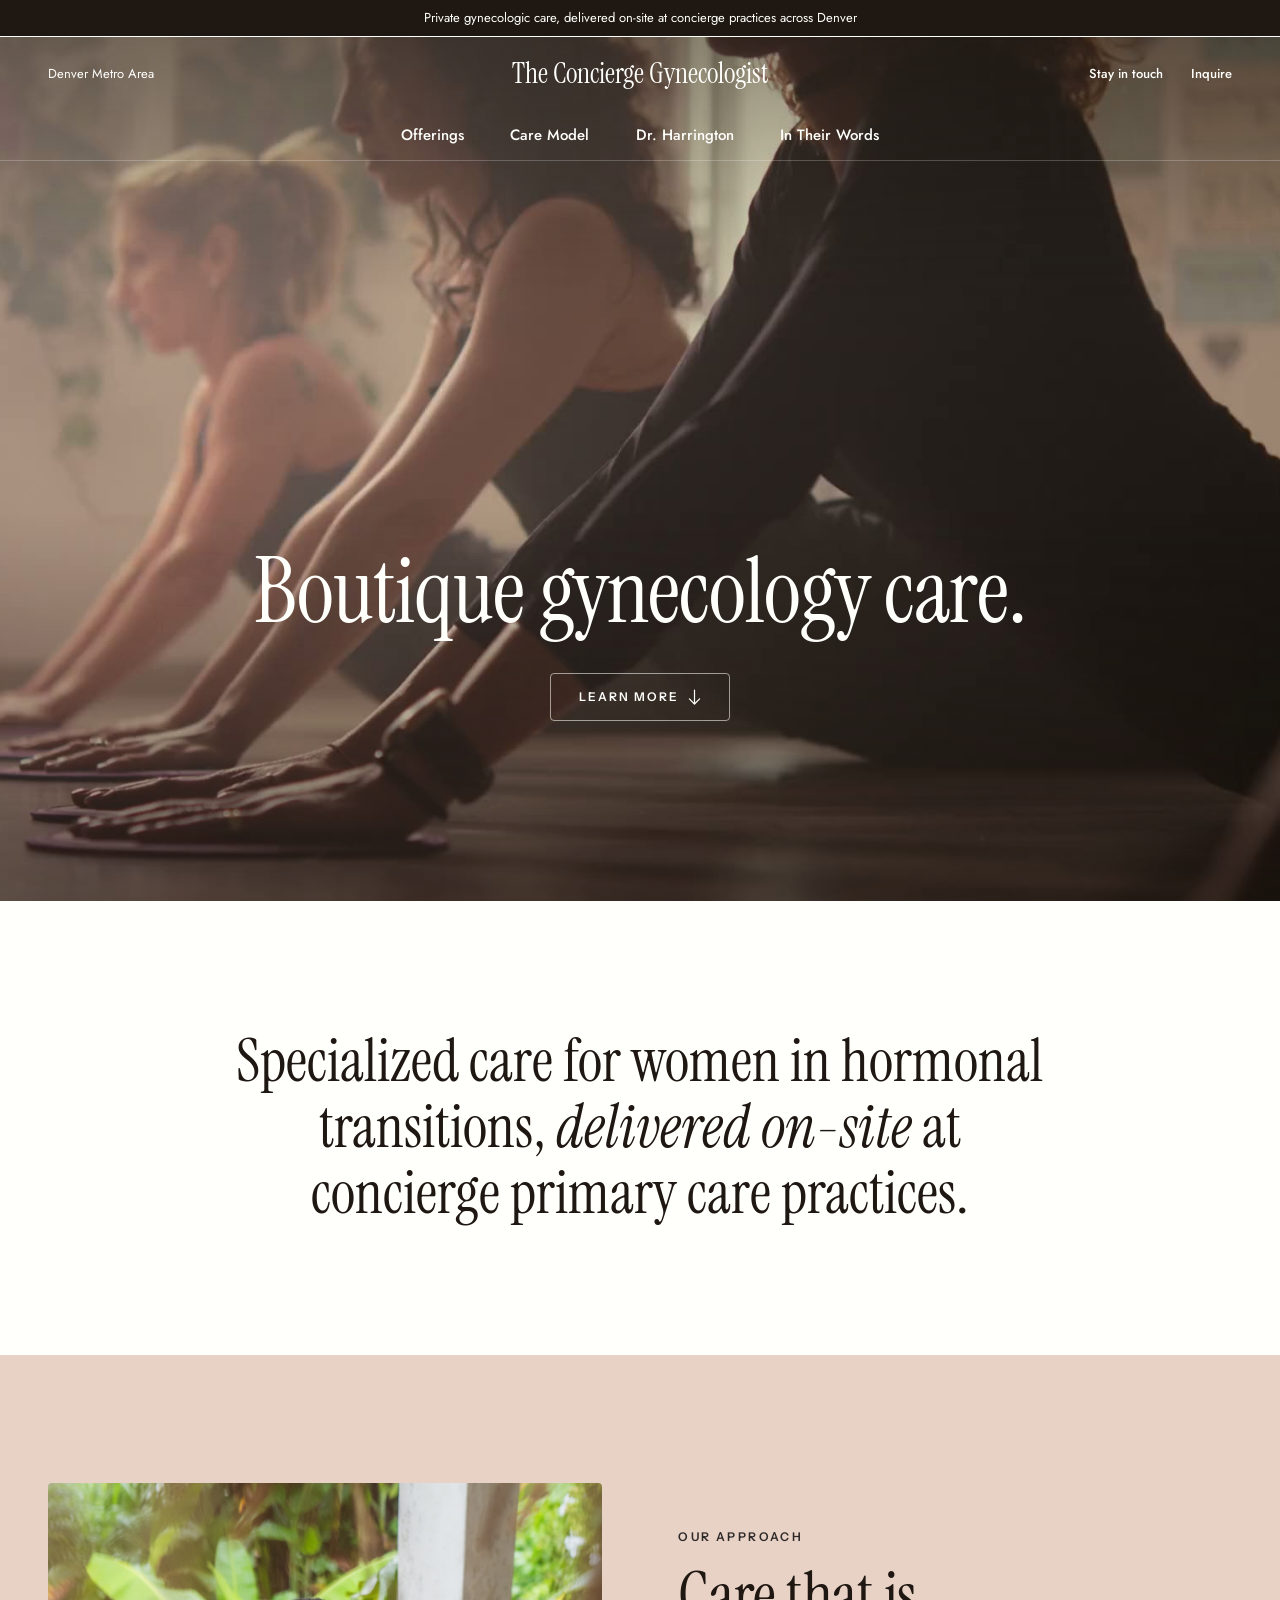
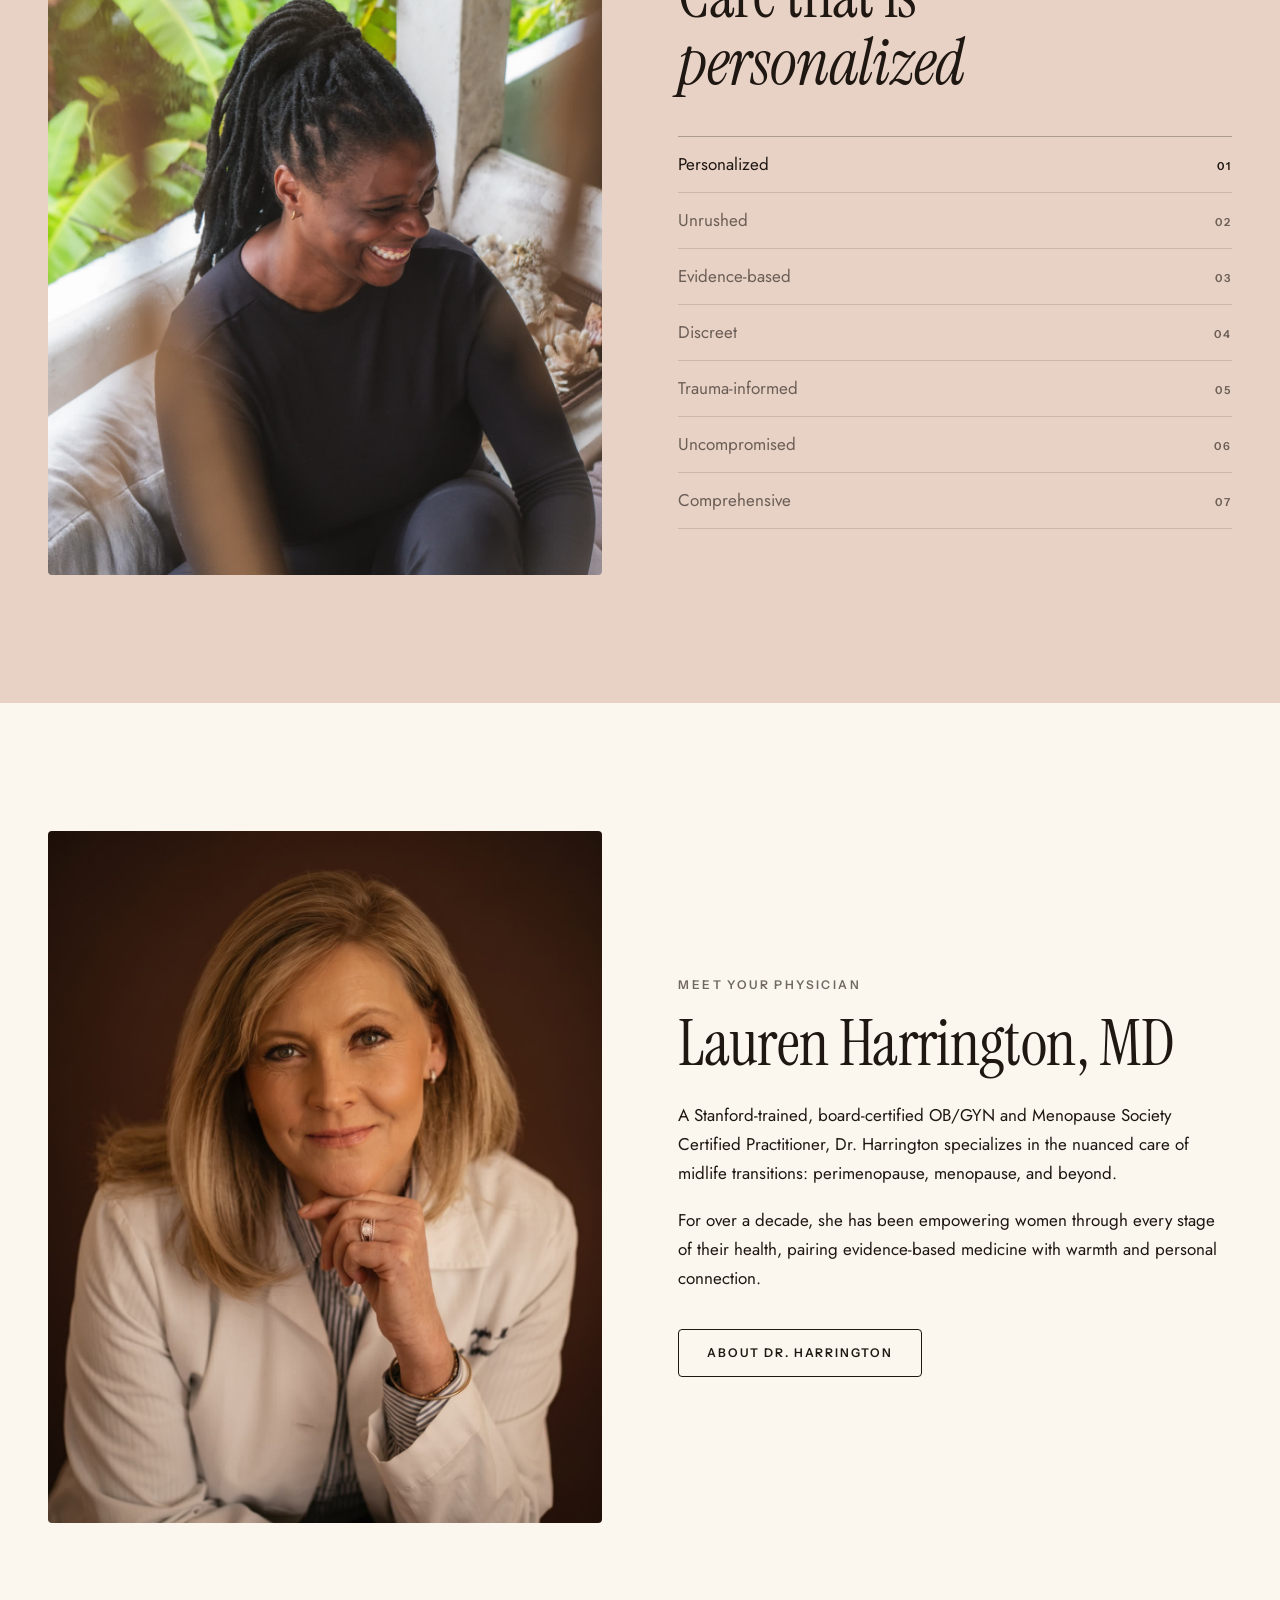
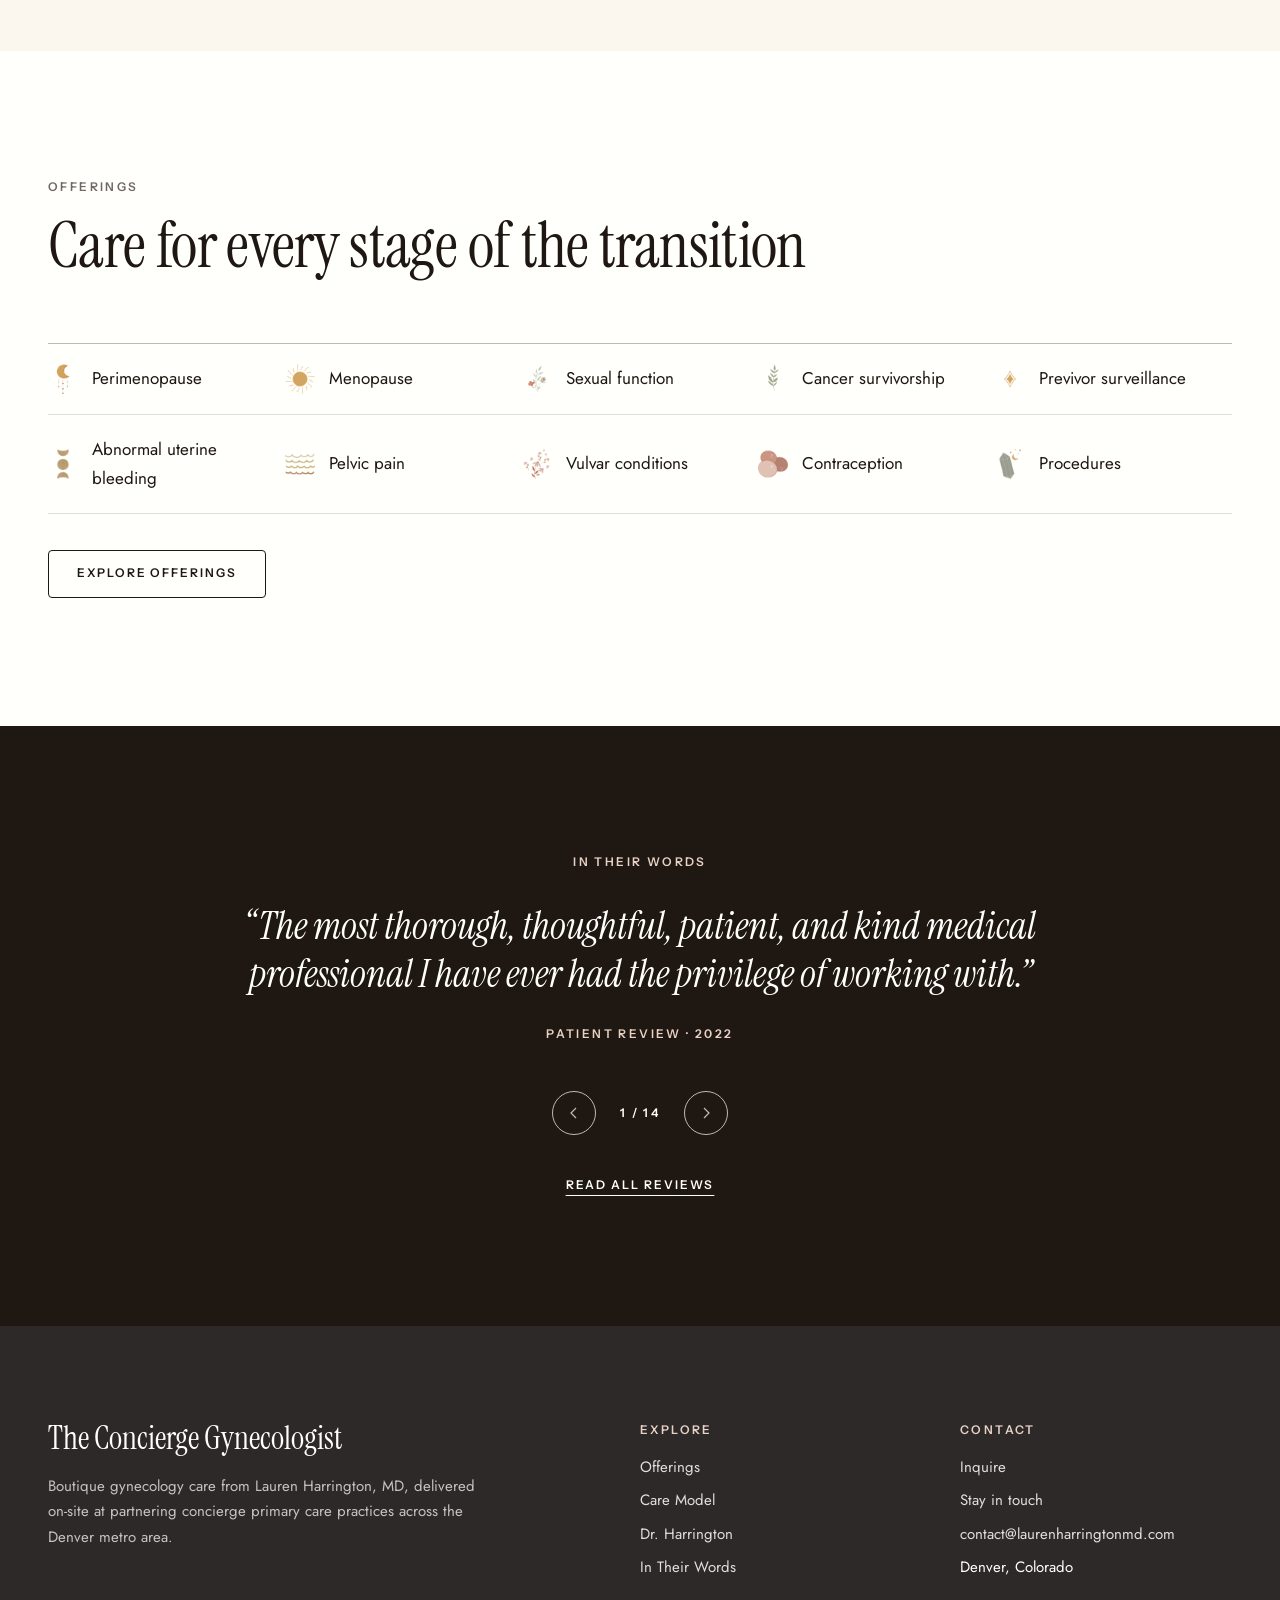
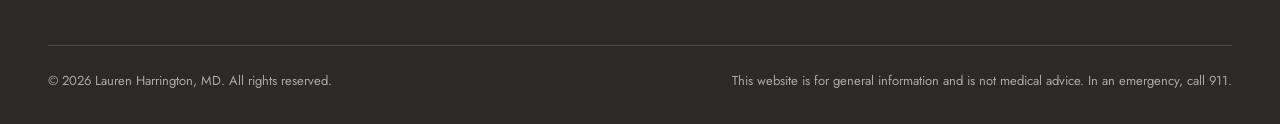
==== commit 230c6083: "New photography set, illustrated icons, and image headers - New photograph for each of the ten offer" ====
--- a/index.html
+++ b/index.html
@@ -214,16 +214,16 @@
         <h2 class="title">Care for every stage of the transition</h2>
       </div>
       <ul class="offer-links">
-        <li><a href="/offerings/#perimenopause"><svg viewBox="0 0 32 32" fill="none" stroke="currentColor" stroke-width="1.4" stroke-linecap="round" stroke-linejoin="round" aria-hidden="true"><circle cx="16" cy="16" r="11"/><path d="M16 5a11 11 0 0 1 0 22" fill="currentColor" fill-opacity=".18"/></svg>Perimenopause</a></li>
-        <li><a href="/offerings/#menopause"><svg viewBox="0 0 32 32" fill="none" stroke="currentColor" stroke-width="1.4" stroke-linecap="round" stroke-linejoin="round" aria-hidden="true"><circle cx="16" cy="16" r="6"/><path d="M16 3v3M16 26v3M3 16h3M26 16h3M6.8 6.8l2.1 2.1M23.1 23.1l2.1 2.1M6.8 25.2l2.1-2.1M23.1 8.9l2.1-2.1"/></svg>Menopause</a></li>
-        <li><a href="/offerings/#sexual-function"><svg viewBox="0 0 32 32" fill="none" stroke="currentColor" stroke-width="1.4" stroke-linecap="round" stroke-linejoin="round" aria-hidden="true"><circle cx="12" cy="16" r="8"/><circle cx="20" cy="16" r="8"/></svg>Sexual function</a></li>
-        <li><a href="/offerings/#cancer-survivorship"><svg viewBox="0 0 32 32" fill="none" stroke="currentColor" stroke-width="1.4" stroke-linecap="round" stroke-linejoin="round" aria-hidden="true"><path d="M16 17c-3.2-3.3-5-6.3-5-8.8A5 5 0 0 1 16 3a5 5 0 0 1 5 5.2c0 2.5-1.8 5.5-5 8.8Z"/><path d="M16 17 9 28M16 17l7 11"/></svg>Cancer survivorship</a></li>
-        <li><a href="/offerings/#previvor-surveillance"><svg viewBox="0 0 32 32" fill="none" stroke="currentColor" stroke-width="1.4" stroke-linecap="round" stroke-linejoin="round" aria-hidden="true"><path d="M16 3l10 4v8c0 6.4-4.2 11.2-10 14-5.8-2.8-10-7.6-10-14V7z"/><path d="M11.5 16l3 3 6-6"/></svg>Previvor surveillance</a></li>
-        <li><a href="/offerings/#abnormal-uterine-bleeding"><svg viewBox="0 0 32 32" fill="none" stroke="currentColor" stroke-width="1.4" stroke-linecap="round" stroke-linejoin="round" aria-hidden="true"><path d="M16 3.5c4.6 6 8 10.4 8 14.6a8 8 0 0 1-16 0c0-4.2 3.4-8.6 8-14.6Z"/></svg>Abnormal uterine bleeding</a></li>
-        <li><a href="/offerings/#pelvic-pain"><svg viewBox="0 0 32 32" fill="none" stroke="currentColor" stroke-width="1.4" stroke-linecap="round" stroke-linejoin="round" aria-hidden="true"><path d="M4 10c2.7-2 5.3-2 8 0s5.3 2 8 0 5.3-2 8 0M4 16c2.7-2 5.3-2 8 0s5.3 2 8 0 5.3-2 8 0M4 22c2.7-2 5.3-2 8 0s5.3 2 8 0 5.3-2 8 0"/></svg>Pelvic pain</a></li>
-        <li><a href="/offerings/#vulvar-conditions"><svg viewBox="0 0 32 32" fill="none" stroke="currentColor" stroke-width="1.4" stroke-linecap="round" stroke-linejoin="round" aria-hidden="true"><path d="M16 3.5c6.5 5.5 8.5 12.5 0 25-8.5-12.5-6.5-19.5 0-25Z"/><path d="M16 9v15"/></svg>Vulvar conditions</a></li>
-        <li><a href="/offerings/#contraception"><svg viewBox="0 0 32 32" fill="none" stroke="currentColor" stroke-width="1.4" stroke-linecap="round" stroke-linejoin="round" aria-hidden="true"><path d="M7 7c2 2.5 5 3.5 9 3.5s7-1 9-3.5M16 10.5V23"/><path d="M16 23c0 2.5-1.5 4.5-4 5.5"/></svg>Contraception</a></li>
-        <li><a href="/offerings/#procedures"><svg viewBox="0 0 32 32" fill="none" stroke="currentColor" stroke-width="1.4" stroke-linecap="round" stroke-linejoin="round" aria-hidden="true"><path d="M4 28 18.5 13.5"/><circle cx="22.5" cy="9.5" r="5"/><circle cx="22.5" cy="9.5" r="1.5"/></svg>Procedures</a></li>
+        <li><a href="/offerings/#perimenopause"><img class="offer-links__icon" src="/images/icons/perimenopause.png" alt="" width="30" height="30">Perimenopause</a></li>
+        <li><a href="/offerings/#menopause"><img class="offer-links__icon" src="/images/icons/menopause.png" alt="" width="30" height="30">Menopause</a></li>
+        <li><a href="/offerings/#sexual-function"><img class="offer-links__icon" src="/images/icons/sexual-function.png" alt="" width="30" height="30">Sexual function</a></li>
+        <li><a href="/offerings/#cancer-survivorship"><img class="offer-links__icon" src="/images/icons/cancer-survivorship.png" alt="" width="30" height="30">Cancer survivorship</a></li>
+        <li><a href="/offerings/#previvor-surveillance"><img class="offer-links__icon" src="/images/icons/previvor-surveillance.png" alt="" width="30" height="30">Previvor surveillance</a></li>
+        <li><a href="/offerings/#abnormal-uterine-bleeding"><img class="offer-links__icon" src="/images/icons/abnormal-uterine-bleeding.png" alt="" width="30" height="30">Abnormal uterine bleeding</a></li>
+        <li><a href="/offerings/#pelvic-pain"><img class="offer-links__icon" src="/images/icons/pelvic-pain.png" alt="" width="30" height="30">Pelvic pain</a></li>
+        <li><a href="/offerings/#vulvar-conditions"><img class="offer-links__icon" src="/images/icons/vulvar-conditions.png" alt="" width="30" height="30">Vulvar conditions</a></li>
+        <li><a href="/offerings/#contraception"><img class="offer-links__icon" src="/images/icons/contraception.png" alt="" width="30" height="30">Contraception</a></li>
+        <li><a href="/offerings/#procedures"><img class="offer-links__icon" src="/images/icons/procedures.png" alt="" width="30" height="30">Procedures</a></li>
       </ul>
       <div class="button-row">
         <a class="button button--ghost" href="/offerings/">Explore offerings</a>
--- a/styles.css
+++ b/styles.css
@@ -628,6 +628,7 @@
 }
 .offer-links a:hover { padding-left: 8px; }
 .offer-links svg { flex: none; width: 26px; height: 26px; color: var(--taupe); }
+.offer-links__icon { flex: none; width: 30px; height: 30px; object-fit: contain; }
 @media (max-width: 1100px) { .offer-links { grid-template-columns: repeat(2, minmax(0, 1fr)); } }
 @media (max-width: 520px) { .offer-links { grid-template-columns: minmax(0, 1fr); } }
 
@@ -737,6 +738,9 @@
 .offering-row:hover { background: var(--ivory); }
 .offering-row[aria-expanded="true"] { background: var(--ivory); border-color: var(--color-line-strong); }
 .offering-row__icon { flex: none; width: 30px; height: 30px; color: var(--taupe); }
+/* Illustrated icons carry their own internal padding, so they sit a touch
+   larger than the line icons they replaced. */
+img.offering-row__icon { width: 38px; height: 38px; object-fit: contain; }
 .offering-row__arrow {
   flex: none;
   width: 20px;
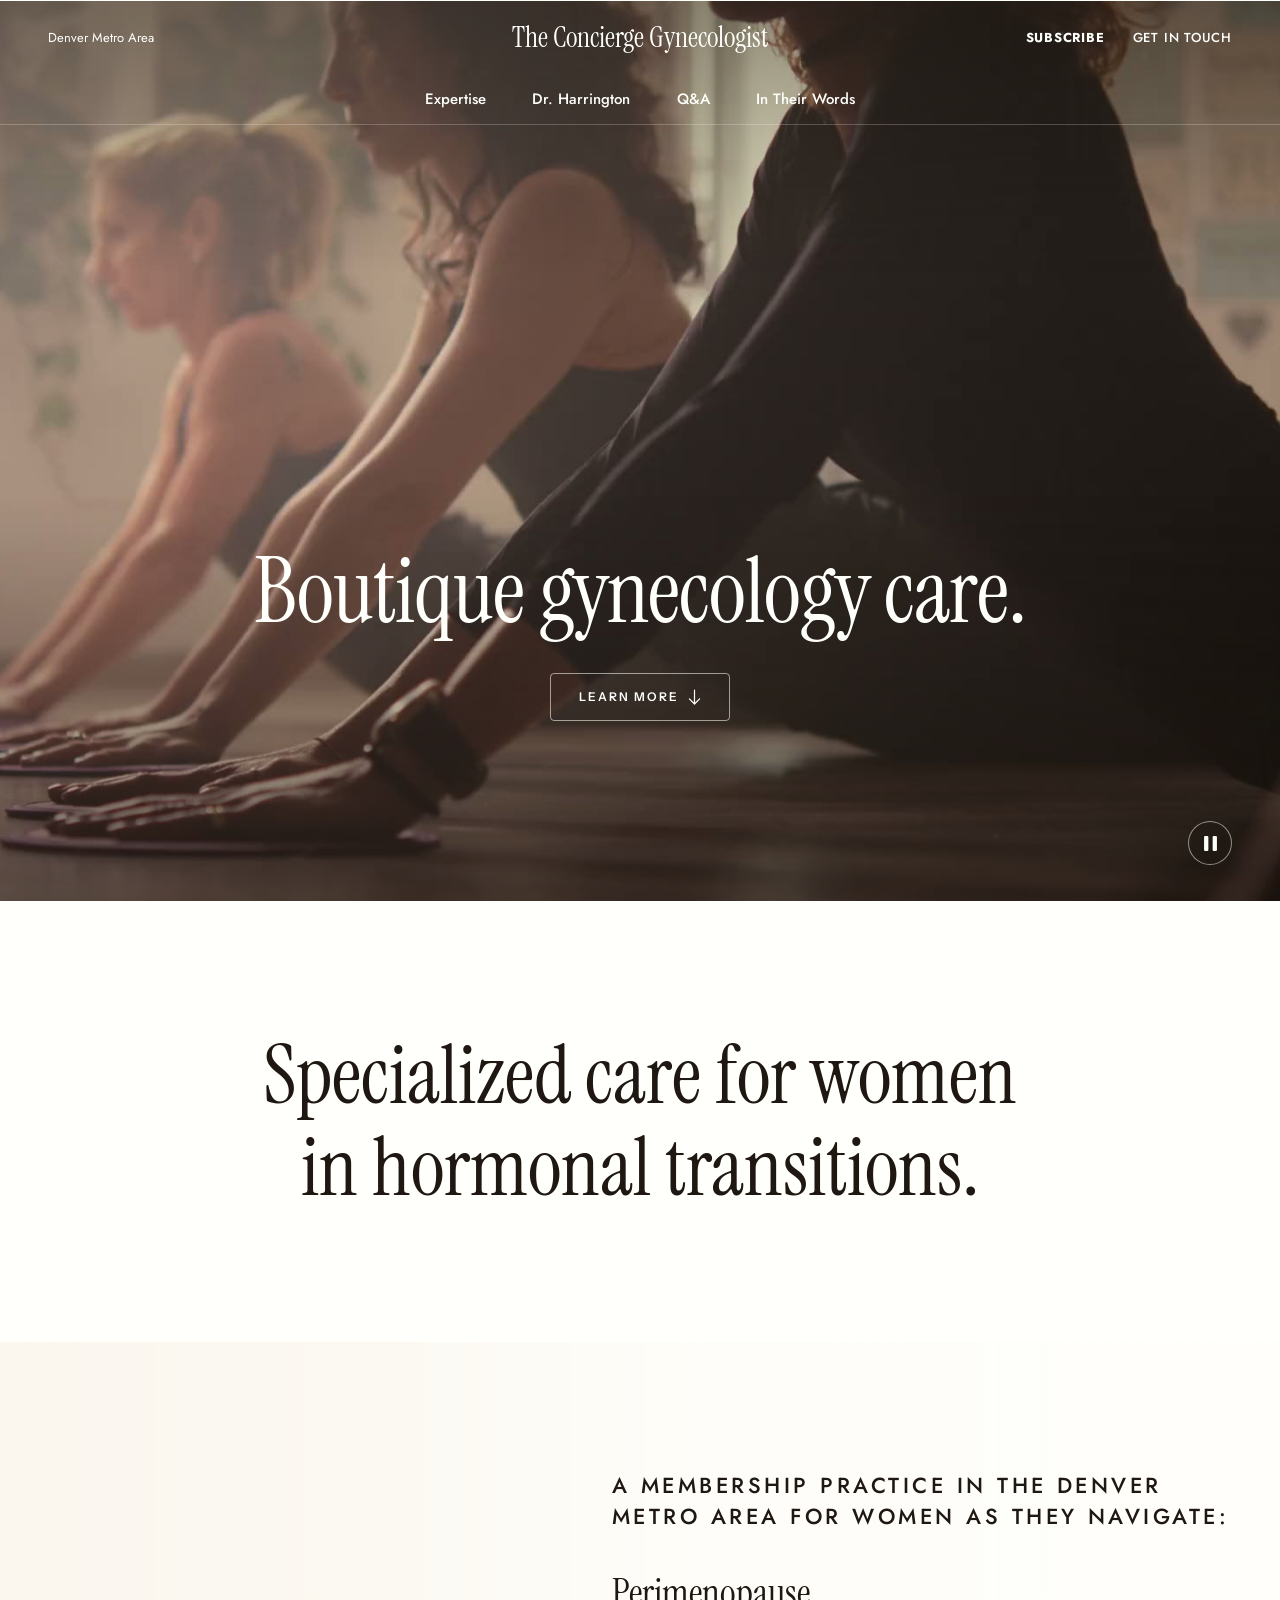
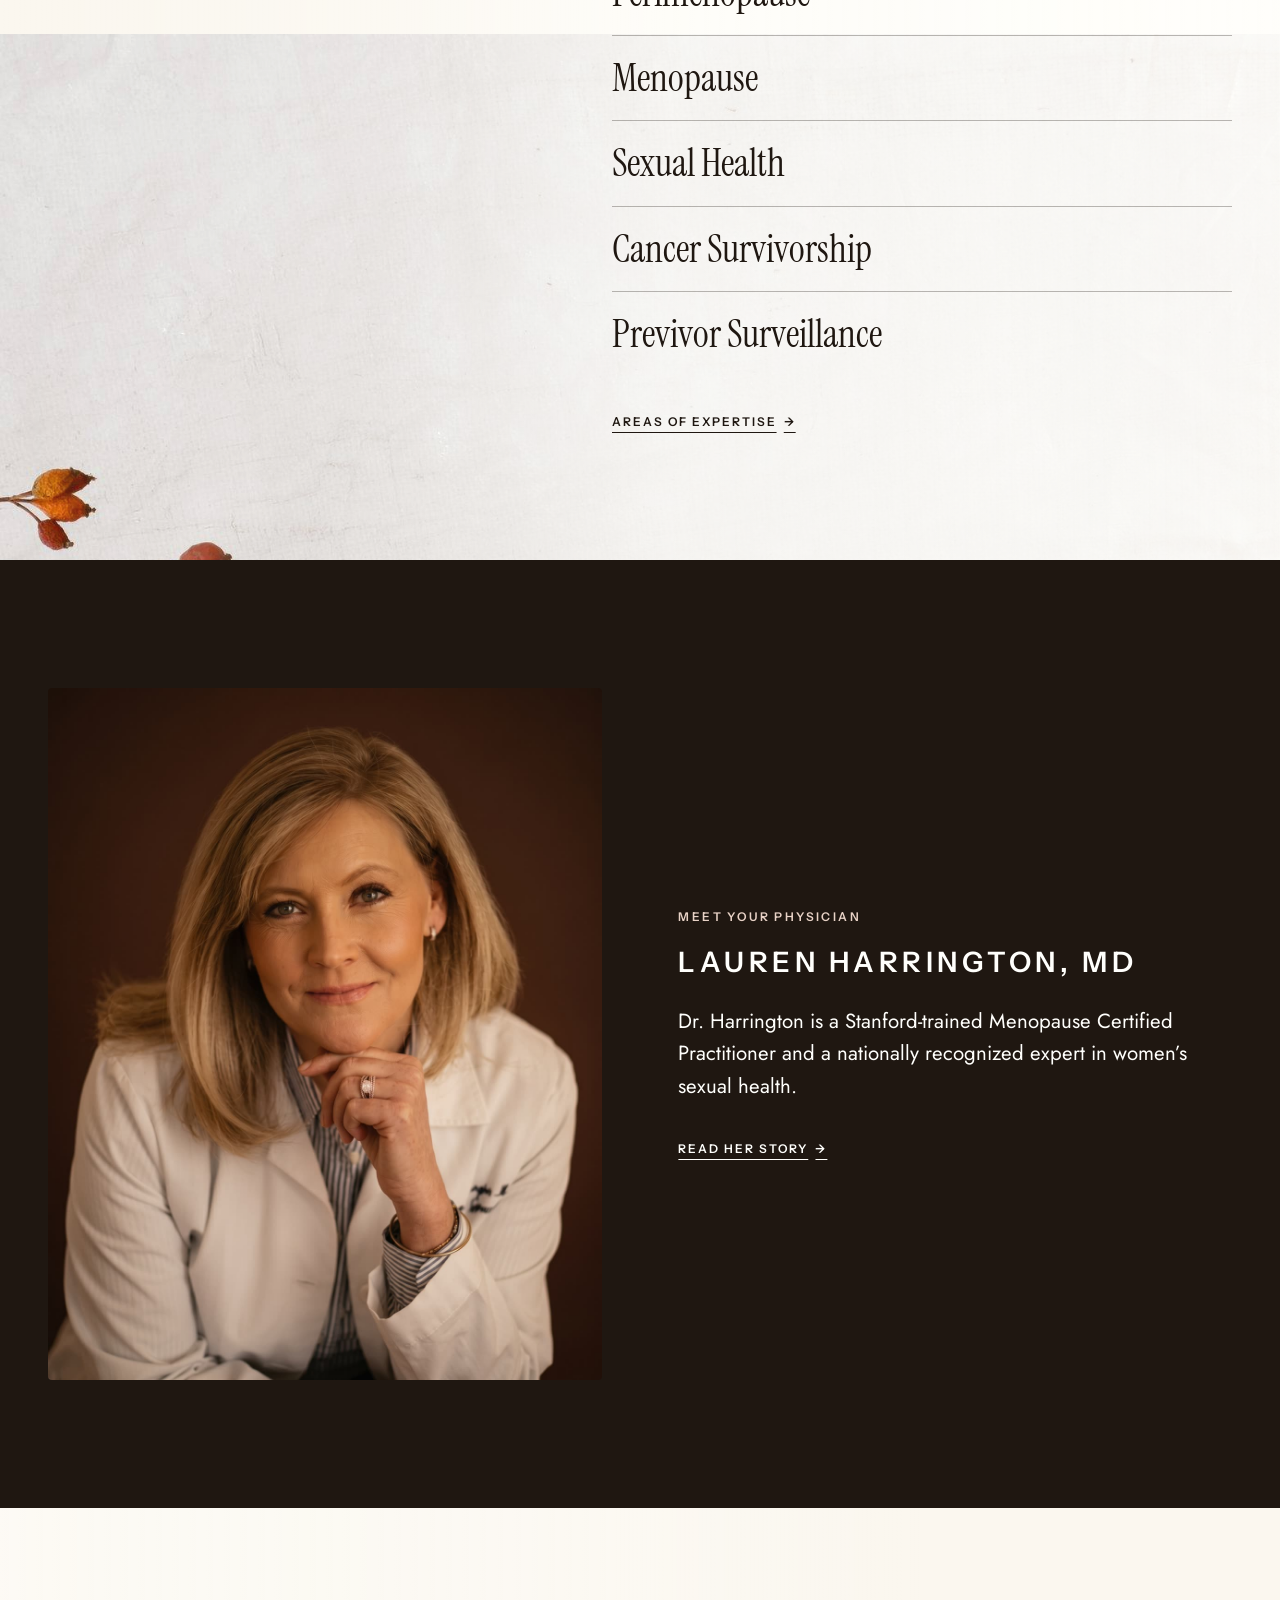
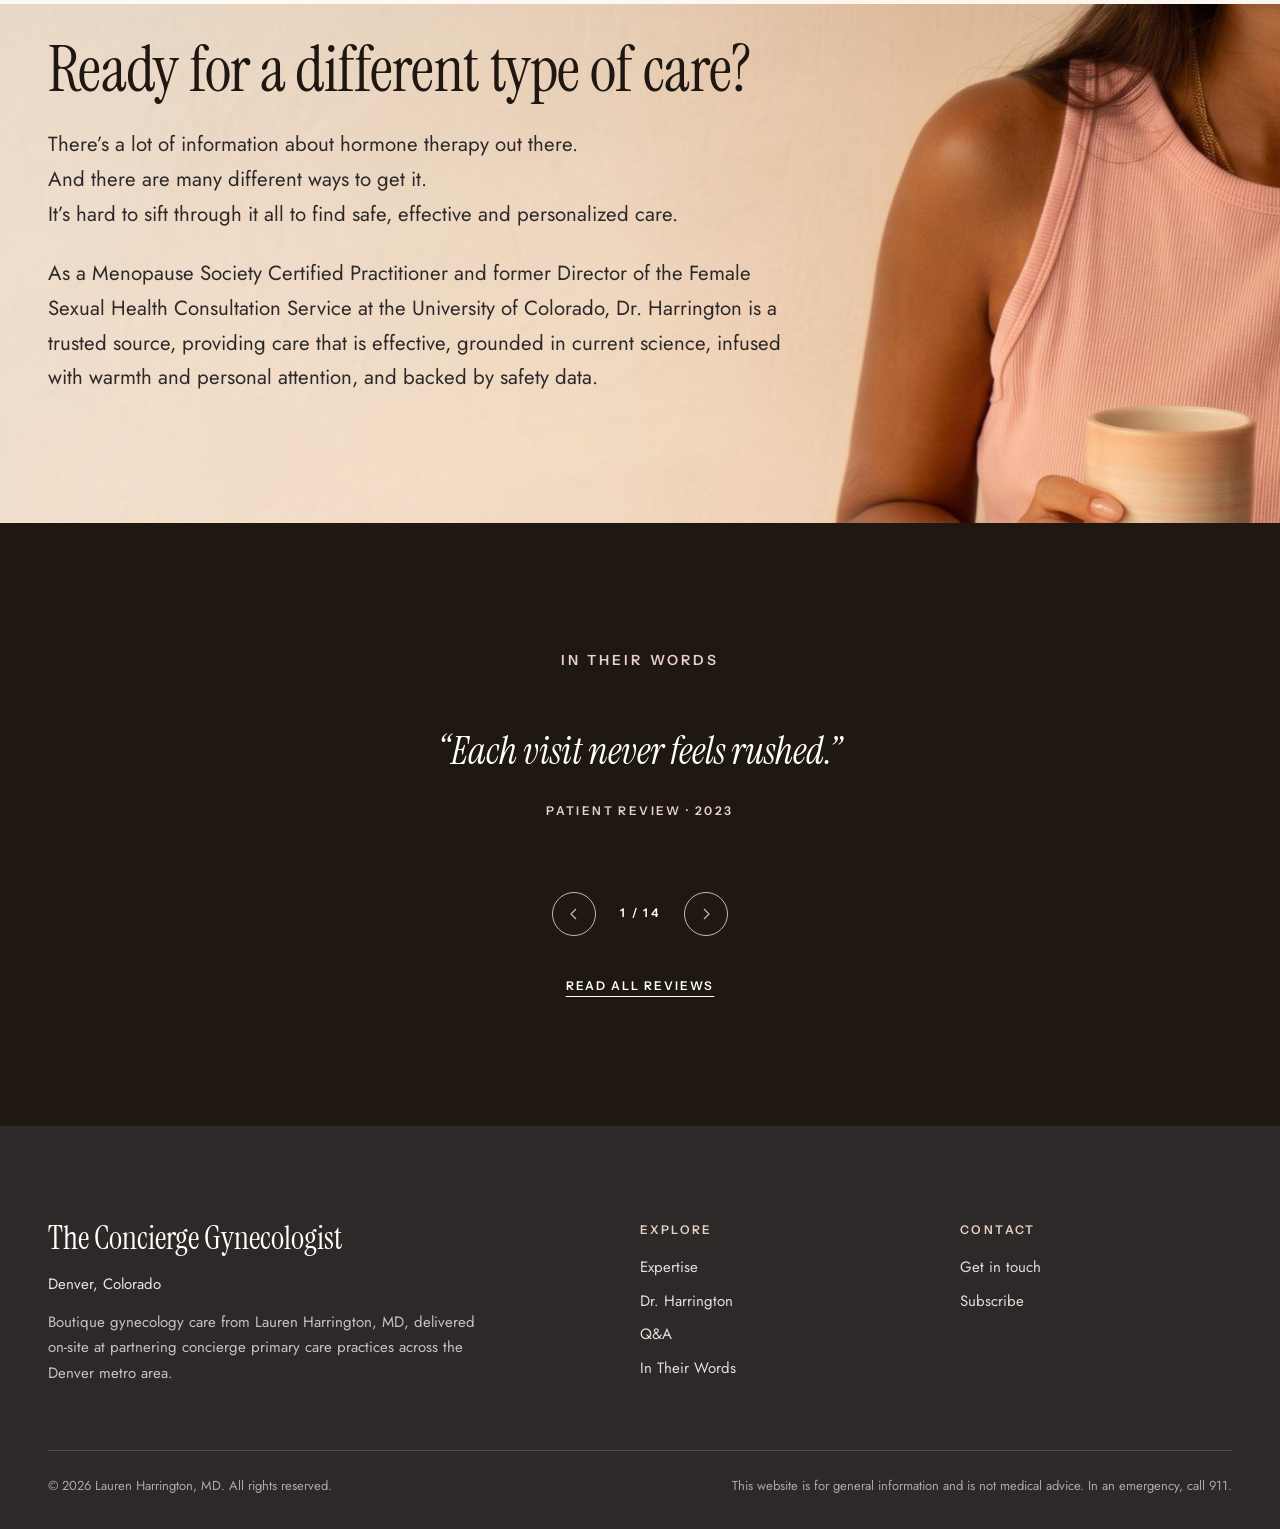
==== commit 39d26b4c: "Restructure navigation, rebuild pages around photography and Dr. Harrington's own words Navigation -" ====
--- a/index.html
+++ b/index.html
@@ -22,7 +22,7 @@
 
   <link rel="preconnect" href="https://fonts.googleapis.com">
   <link rel="preconnect" href="https://fonts.gstatic.com" crossorigin>
-  <link rel="stylesheet" href="https://fonts.googleapis.com/css2?family=Crimson+Pro:wght@500&family=Instrument+Sans:wght@600&family=Instrument+Serif:ital@0;1&family=Jost:wght@400;500&display=swap">
+  <link rel="stylesheet" href="https://fonts.googleapis.com/css2?family=Crimson+Pro:wght@500&family=Instrument+Sans:wght@600&family=Instrument+Serif:ital@0;1&family=Jost:wght@400;500;700&display=swap">
   <link rel="stylesheet" href="/styles.css">
   <script defer src="/script.js"></script>
 
@@ -32,7 +32,7 @@
     "@type": "MedicalBusiness",
     "name": "The Concierge Gynecologist",
     "url": "https://theconciergegynecologist.com/",
-    "email": "contact@laurenharringtonmd.com",
+    "email": "contact@theconciergegynecologist.com",
     "description": "Boutique gynecology care for women in hormonal transitions, delivered on-site at partnering concierge primary care practices across the Denver metro area.",
     "image": "https://theconciergegynecologist.com/images/team/dr-lauren-harrington.jpg",
     "medicalSpecialty": "Gynecologic",
@@ -45,10 +45,6 @@
 <!-- partial:header -->
 <a class="skip-link" href="#main">Skip to content</a>
 
-<div class="announcement">
-  <p>Private gynecologic care, delivered on-site at concierge practices across Denver</p>
-</div>
-
 <header class="site-header" data-header>
   <div class="site-header__top">
     <div class="site-header__utility">
@@ -63,18 +59,18 @@
     <a class="wordmark" href="/">The Concierge Gynecologist</a>
 
     <div class="site-header__utility site-header__utility--right">
-      <a class="utility-link utility-link--secondary" href="/stay-in-touch/" data-open-inquire="updates">Stay in touch</a>
-      <a class="utility-link" href="/inquire/" data-open-inquire>Inquire</a>
+      <a class="utility-link utility-link--strong" href="/stay-in-touch/" data-open-inquire="updates">Subscribe</a>
+      <a class="utility-link" href="/inquire/" data-open-inquire>Get in touch</a>
     </div>
   </div>
 
   <nav class="site-nav" id="site-nav" aria-label="Main">
     <ul class="site-nav__list">
-      <li><a class="site-nav__link" href="/offerings/">Offerings</a></li>
-      <li><a class="site-nav__link" href="/care-model/">Care Model</a></li>
+      <li><a class="site-nav__link" href="/expertise/">Expertise</a></li>
       <li><a class="site-nav__link" href="/dr-harrington/">Dr. Harrington</a></li>
+      <li><a class="site-nav__link" href="/questions/">Q&amp;A</a></li>
       <li><a class="site-nav__link" href="/in-their-words/">In Their Words</a></li>
-      <li class="site-nav__mobile-only"><a class="site-nav__link" href="/inquire/">Inquire</a></li>
+      <li class="site-nav__mobile-only"><a class="site-nav__link" href="/inquire/">Get in touch</a></li>
     </ul>
   </nav>
 </header>
@@ -132,6 +128,10 @@
         </video>
       </div>
     </div>
+    <button class="motion-toggle" type="button" aria-pressed="false" aria-label="Pause background motion" data-motion-toggle>
+      <svg class="icon-pause" viewBox="0 0 12 14" fill="currentColor" aria-hidden="true"><rect width="4" height="14" rx="1"/><rect x="8" width="4" height="14" rx="1"/></svg>
+      <svg class="icon-play" viewBox="0 0 12 14" fill="currentColor" aria-hidden="true"><path d="M0 0l12 7-12 7z"/></svg>
+    </button>
     <div class="hero__content">
       <h1 class="title title--display">Boutique gynecology care.</h1>
       <a class="button button--ghost-light hero__cta" href="#statement">
@@ -143,90 +143,62 @@
 
   <section class="section scroll-target" id="statement">
     <div class="container">
-      <p class="statement__text">Specialized care for women in hormonal transitions, <em>delivered <span class="nowrap">on-site</span></em> at concierge primary care practices.</p>
-    </div>
-  </section>
-
-  <section class="section care-tabs" data-rotator data-interval="2600" data-fade="900" data-pause-on-hover aria-labelledby="care-tabs-title">
-    <div class="container split">
-      <!-- One image per word; data-bg tints the section as the words rotate -->
-      <div class="care-tabs__media" data-rotator-track>
-        <img src="/images/approach/personalized.jpg" alt="A woman smiling in warm daylight" width="1200" height="1500" data-bg="var(--blush)">
-        <img src="/images/approach/unrushed.jpg" alt="Tea steeping in a cup on a wooden table" width="1200" height="1500" data-bg="var(--cream)" loading="lazy">
-        <img src="/images/approach/evidence-based.jpg" alt="Two supplement capsules resting on a pale surface" width="1200" height="1500" data-bg="var(--sage)" loading="lazy">
-        <img src="/images/approach/discreet.jpg" alt="A profile portrait in soft black and white" width="1200" height="1500" data-bg="var(--clay)" loading="lazy">
-        <img src="/images/approach/trauma-informed.jpg" alt="Two hands reaching toward one another" width="1200" height="1500" data-bg="var(--brass)" loading="lazy">
-        <img src="/images/approach/uncompromised.jpg" alt="Water running from a brass tap" width="1200" height="1500" data-bg="var(--blush)" loading="lazy">
-        <img src="/images/approach/comprehensive.jpg" alt="A woman seated cross-legged in meditation" width="1200" height="1500" data-bg="var(--cream)" loading="lazy">
-      </div>
-
-      <div>
-        <p class="eyebrow">Our approach</p>
-        <h2 class="title care-tabs__lead" id="care-tabs-title">
-          Care that is
-          <span class="visually-hidden">personalized, unrushed, evidence-based, discreet, trauma-informed, uncompromised, and comprehensive</span>
-          <span class="care-tabs__words" data-rotator-track aria-hidden="true">
-            <span>personalized</span>
-            <span>unrushed</span>
-            <span>evidence-based</span>
-            <span>discreet</span>
-            <span>trauma-informed</span>
-            <span>uncompromised</span>
-            <span>comprehensive</span>
-          </span>
-        </h2>
-        <ul class="care-tabs__list">
-          <li><button class="care-tabs__tab" type="button" data-rotator-tab>Personalized <span class="care-tabs__tab-index">01</span></button></li>
-          <li><button class="care-tabs__tab" type="button" data-rotator-tab>Unrushed <span class="care-tabs__tab-index">02</span></button></li>
-          <li><button class="care-tabs__tab" type="button" data-rotator-tab>Evidence-based <span class="care-tabs__tab-index">03</span></button></li>
-          <li><button class="care-tabs__tab" type="button" data-rotator-tab>Discreet <span class="care-tabs__tab-index">04</span></button></li>
-          <li><button class="care-tabs__tab" type="button" data-rotator-tab>Trauma-informed <span class="care-tabs__tab-index">05</span></button></li>
-          <li><button class="care-tabs__tab" type="button" data-rotator-tab>Uncompromised <span class="care-tabs__tab-index">06</span></button></li>
-          <li><button class="care-tabs__tab" type="button" data-rotator-tab>Comprehensive <span class="care-tabs__tab-index">07</span></button></li>
+      <p class="statement__text">Specialized care for women in hormonal transitions.</p>
+    </div>
+  </section>
+
+  <!-- Replaces the rotating "Our approach" panel, paused for now. Its markup
+       is in git history and the .care-tabs styles are still in styles.css.
+       The photograph is open on the right, which is where the copy sits; the
+       gradient in .membership::after is what guarantees contrast there. -->
+  <section class="section membership" data-parallax aria-labelledby="membership-title">
+    <img class="membership__bg" data-parallax-layer src="/images/sections/membership.jpg" alt="" width="2340" height="1800" loading="lazy">
+    <div class="container">
+      <div class="membership__inner">
+        <h2 class="membership-lead" id="membership-title">A membership practice in the Denver metro area for women as they navigate:</h2>
+        <ul class="navigate-list">
+          <li>Perimenopause</li>
+          <li>Menopause</li>
+          <li>Sexual Health</li>
+          <li>Cancer Survivorship</li>
+          <li>Previvor Surveillance</li>
         </ul>
-      </div>
-    </div>
-  </section>
-
-  <section class="section section--cream">
+        <div class="button-row">
+          <a class="text-link" href="/expertise/">Areas of expertise <span aria-hidden="true">&rarr;</span></a>
+        </div>
+      </div>
+    </div>
+  </section>
+
+  <section class="section section--dark" aria-labelledby="physician-title">
     <div class="container split">
       <div class="media-frame">
         <img src="/images/team/dr-lauren-harrington.jpg" alt="Portrait of Dr. Lauren Harrington" width="1024" height="1536" loading="lazy">
       </div>
       <div class="split__content">
         <p class="eyebrow">Meet your physician</p>
-        <h2 class="title">Lauren Harrington, MD</h2>
-        <div class="prose">
-          <p>A Stanford-trained, board-certified OB/GYN and Menopause Society Certified Practitioner, Dr. Harrington specializes in the nuanced care of midlife transitions: perimenopause, menopause, and beyond.</p>
-          <p>For over a decade, she has been empowering women through every stage of their health, pairing evidence-based medicine with warmth and personal connection.</p>
+        <h2 class="physician-name" id="physician-title">Lauren Harrington, MD</h2>
+        <div class="prose physician-bio">
+          <p>Dr. Harrington is a Stanford-trained Menopause Certified Practitioner and a nationally recognized expert in women’s sexual health.</p>
         </div>
         <div class="button-row">
-          <a class="button button--ghost" href="/dr-harrington/">About Dr. Harrington</a>
-        </div>
-      </div>
-    </div>
-  </section>
-
-  <section class="section">
+          <a class="text-link" href="/dr-harrington/">Read her story <span aria-hidden="true">&rarr;</span></a>
+        </div>
+      </div>
+    </div>
+  </section>
+
+  <!-- Full-bleed photographic band. The image is decorative (alt=""); the
+       scrim under .feature-band__inner is what keeps the ivory text at AA. -->
+  <section class="section feature-band" data-parallax aria-labelledby="different-title">
+    <img class="feature-band__bg" data-parallax-layer src="/images/sections/ready-for-different-care.jpg" alt="" width="2200" height="1228" loading="lazy">
     <div class="container">
-      <div class="section-intro">
-        <p class="eyebrow">Offerings</p>
-        <h2 class="title">Care for every stage of the transition</h2>
-      </div>
-      <ul class="offer-links">
-        <li><a href="/offerings/#perimenopause"><img class="offer-links__icon" src="/images/icons/perimenopause.png" alt="" width="30" height="30">Perimenopause</a></li>
-        <li><a href="/offerings/#menopause"><img class="offer-links__icon" src="/images/icons/menopause.png" alt="" width="30" height="30">Menopause</a></li>
-        <li><a href="/offerings/#sexual-function"><img class="offer-links__icon" src="/images/icons/sexual-function.png" alt="" width="30" height="30">Sexual function</a></li>
-        <li><a href="/offerings/#cancer-survivorship"><img class="offer-links__icon" src="/images/icons/cancer-survivorship.png" alt="" width="30" height="30">Cancer survivorship</a></li>
-        <li><a href="/offerings/#previvor-surveillance"><img class="offer-links__icon" src="/images/icons/previvor-surveillance.png" alt="" width="30" height="30">Previvor surveillance</a></li>
-        <li><a href="/offerings/#abnormal-uterine-bleeding"><img class="offer-links__icon" src="/images/icons/abnormal-uterine-bleeding.png" alt="" width="30" height="30">Abnormal uterine bleeding</a></li>
-        <li><a href="/offerings/#pelvic-pain"><img class="offer-links__icon" src="/images/icons/pelvic-pain.png" alt="" width="30" height="30">Pelvic pain</a></li>
-        <li><a href="/offerings/#vulvar-conditions"><img class="offer-links__icon" src="/images/icons/vulvar-conditions.png" alt="" width="30" height="30">Vulvar conditions</a></li>
-        <li><a href="/offerings/#contraception"><img class="offer-links__icon" src="/images/icons/contraception.png" alt="" width="30" height="30">Contraception</a></li>
-        <li><a href="/offerings/#procedures"><img class="offer-links__icon" src="/images/icons/procedures.png" alt="" width="30" height="30">Procedures</a></li>
-      </ul>
-      <div class="button-row">
-        <a class="button button--ghost" href="/offerings/">Explore offerings</a>
+      <div class="feature-band__inner">
+        <h2 class="title" id="different-title">Ready for a different type of care?</h2>
+        <p class="lede">There’s a lot of information about hormone therapy out there.<br>
+          And there are many different ways to get it.<br>
+          It’s hard to sift through it all to find safe, effective and personalized care.</p>
+        <p class="lede">As a Menopause Society Certified Practitioner and former Director of the Female Sexual Health Consultation Service at the University of Colorado, Dr. Harrington is a trusted source, providing care that is effective, grounded in current science, infused with warmth and personal attention, and backed by safety data.</p>
       </div>
     </div>
   </section>
@@ -234,7 +206,7 @@
   <!-- Short verbatim excerpts; full reviews live on /in-their-words/ -->
   <section class="section section--dark reviews" data-rotator data-interval="6000" data-pause-on-hover aria-labelledby="reviews-title">
     <div class="container">
-      <h2 class="eyebrow" id="reviews-title">In their words</h2>
+      <h2 class="eyebrow reviews__label" id="reviews-title">In their words</h2>
       <div class="reviews__track" data-rotator-track>
         <figure class="reviews__item"><blockquote class="quote"><p>“The most thorough, thoughtful, patient, and kind medical professional I have ever had the privilege of working with.”</p></blockquote><figcaption class="eyebrow">Patient review · 2022</figcaption></figure>
         <figure class="reviews__item"><blockquote class="quote"><p>“I felt very listened to and supported.”</p></blockquote><figcaption class="eyebrow">Patient review · 2022</figcaption></figure>
@@ -272,24 +244,23 @@
   <div class="container site-footer__grid">
     <div>
       <a class="wordmark" href="/">The Concierge Gynecologist</a>
+      <p class="site-footer__place">Denver, Colorado</p>
       <p class="site-footer__tagline">Boutique gynecology care from Lauren Harrington, MD, delivered on-site at partnering concierge primary care practices across the Denver metro area.</p>
     </div>
     <nav aria-label="Footer">
       <p class="eyebrow">Explore</p>
       <ul class="site-footer__list">
-        <li><a href="/offerings/">Offerings</a></li>
-        <li><a href="/care-model/">Care Model</a></li>
+        <li><a href="/expertise/">Expertise</a></li>
         <li><a href="/dr-harrington/">Dr. Harrington</a></li>
+        <li><a href="/questions/">Q&amp;A</a></li>
         <li><a href="/in-their-words/">In Their Words</a></li>
       </ul>
     </nav>
     <div>
       <p class="eyebrow">Contact</p>
       <ul class="site-footer__list">
-        <li><a href="/inquire/" data-open-inquire>Inquire</a></li>
-        <li><a href="/stay-in-touch/" data-open-inquire="updates">Stay in touch</a></li>
-        <li><a href="mailto:contact@laurenharringtonmd.com">contact@laurenharringtonmd.com</a></li>
-        <li>Denver, Colorado</li>
+        <li><a href="/inquire/" data-open-inquire>Get in touch</a></li>
+        <li><a href="/stay-in-touch/" data-open-inquire="updates">Subscribe</a></li>
       </ul>
     </div>
   </div>
@@ -316,9 +287,9 @@
     </button>
 
     <section class="inquire-panel__mode" data-panel-mode="inquiry">
-      <p class="eyebrow">Inquire</p>
-      <h2 class="title" id="panel-inquiry-title">Want to know more?</h2>
-      <p class="lede">Send a note and Dr. Harrington’s office will be in touch.</p>
+      <p class="eyebrow">Get in touch</p>
+      <h2 class="title" id="panel-inquiry-title">Do you have a specific question or inquiry?</h2>
+      <p class="lede">Reach Dr. Harrington’s team directly. No medical questions or advice, please.</p>
 
       <form class="form" name="inquiry" method="POST" data-netlify="true" netlify-honeypot="bot-field" data-form>
         <input type="hidden" name="form-name" value="inquiry">
@@ -359,9 +330,9 @@
     </section>
 
     <section class="inquire-panel__mode" data-panel-mode="updates" hidden>
-      <p class="eyebrow">Stay in touch</p>
-      <h2 class="title" id="panel-updates-title">Practice updates</h2>
-      <p class="lede">New partnerships, availability, and practice news.</p>
+      <p class="eyebrow">Subscribe</p>
+      <h2 class="title" id="panel-updates-title">Want to know more</h2>
+      <p class="lede">Subscribe to Dr. Harrington’s newsletter for information about how to become a patient, announcements about new practice locations, and current news in hormone health.</p>
 
       <form class="form" name="updates" method="POST" data-netlify="true" netlify-honeypot="bot-field" data-form data-success="You’re on the list. Thank you.">
         <input type="hidden" name="form-name" value="updates">
--- a/styles.css
+++ b/styles.css
@@ -38,7 +38,7 @@
   /* Type scale (Title > Quote > Heading > Body > Subtitle) */
   --text-display: clamp(3rem, 7vw, 6rem);
   --text-title: clamp(2.5rem, 5vw, 4.25rem);
-  --text-statement: clamp(2.25rem, 4.6vw, 4rem);
+  --text-statement: clamp(3.15rem, 6.44vw, 5.6rem);
   --text-quote: clamp(1.75rem, 3vw, 2.5rem);
   --text-heading: clamp(1.625rem, 2.4vw, 2.125rem);
   --text-heading-sm: 1.5rem;
@@ -54,7 +54,6 @@
   --section-space: clamp(72px, 10vw, 140px);
   --radius: 4px;
 
-  --announce-h: 36px;
   --header-top-h: 76px;
   --header-nav-h: 48px;
   --header-h: calc(var(--header-top-h) + var(--header-nav-h));
@@ -296,24 +295,6 @@
   text-transform: uppercase;
 }
 
-/* ── Announcement bar ───────────────────────────────────────────────────── */
-.announcement {
-  display: flex;
-  align-items: center;
-  justify-content: center;
-  height: var(--announce-h);
-  padding-inline: var(--gutter);
-  background: var(--espresso);
-  color: var(--ivory);
-  font-size: 0.8125rem;
-  text-align: center;
-}
-.announcement p {
-  overflow: hidden;
-  white-space: nowrap;
-  text-overflow: ellipsis;
-}
-
 /* ── Header (modeled on aesop.com) ──────────────────────────────────────── */
 .site-header {
   position: sticky;
@@ -359,7 +340,14 @@
   text-decoration: none;
   white-space: nowrap;
 }
-.utility-link { font-size: 0.8125rem; }
+.utility-link {
+  font-size: 0.8125rem;
+  letter-spacing: 0.06em;
+  text-transform: uppercase;
+}
+/* Uppercased in CSS, not in the markup, so screen readers still read
+   "Subscribe" as a word rather than spelling it out. */
+.utility-link--strong { font-weight: 700; }
 .utility-text { font-size: 0.8125rem; white-space: nowrap; }
 
 .utility-link::after,
@@ -431,7 +419,7 @@
 @media (max-width: 900px) {
   .menu-toggle { display: inline-block; }
   .utility-text,
-  .utility-link--secondary { display: none; }
+  .utility-link--strong { display: none; }
   .wordmark { font-size: 1.1875rem; }
 
   .site-nav {
@@ -464,7 +452,7 @@
 /* ── Home: hero ─────────────────────────────────────────────────────────── */
 .hero {
   position: relative;
-  height: calc(100svh - var(--announce-h));
+  height: 100svh;
   min-height: 560px;
   margin-top: calc(-1 * var(--header-h));
   overflow: hidden;
@@ -515,6 +503,34 @@
     rgba(31, 23, 17, 0.55) 100%);
 }
 
+.motion-toggle {
+  position: absolute;
+  right: var(--gutter);
+  bottom: clamp(24px, 4vh, 40px);
+  z-index: 5;
+  display: grid;
+  place-items: center;
+  width: 44px;
+  height: 44px;
+  border: 1px solid rgba(255, 255, 252, 0.5);
+  border-radius: 50%;
+  background: rgba(31, 23, 17, 0.3);
+  color: var(--ivory);
+  transition: background-color var(--duration) var(--ease);
+}
+.motion-toggle:hover { background: rgba(31, 23, 17, 0.55); }
+.motion-toggle--inline {
+  position: static;
+  border-color: var(--color-line-strong);
+  background: transparent;
+  color: var(--espresso);
+}
+.motion-toggle--inline:hover { background: var(--cream); }
+.motion-toggle svg { width: 13px; height: 15px; }
+.motion-toggle .icon-play { display: none; }
+.motion-toggle[aria-pressed="true"] .icon-pause { display: none; }
+.motion-toggle[aria-pressed="true"] .icon-play { display: block; }
+
 .hero__content {
   position: absolute;
   left: 0;
@@ -541,6 +557,89 @@
 }
 .statement__text em { font-style: italic; }
 
+/* ── Parallax bands (modeled on editorialstockimages.com) ───────────────── */
+/* The background is taller than its frame and slides at a fraction of the
+   scroll rate, so the section reads as a moving window onto a near-stationary
+   photograph. The overhang covers the travel: with no JS the layer just sits
+   centred, so the section is complete either way. Deepening the overhang buys
+   a longer, more dramatic travel — keep travel in script.js below it. */
+[data-parallax] { position: relative; overflow: hidden; }
+[data-parallax] > .container { position: relative; z-index: 1; }
+[data-parallax-layer] {
+  position: absolute;
+  left: 0;
+  top: -40%;
+  width: 100%;
+  height: 180%;
+  object-fit: cover;
+}
+.js-parallax [data-parallax-layer] { will-change: transform; }
+@media (prefers-reduced-motion: reduce) {
+  [data-parallax-layer] { transform: none !important; }
+}
+
+/* ── Home: membership band ──────────────────────────────────────────────── */
+.membership {
+  --color-accent: var(--charcoal);
+  color: var(--espresso);
+  background: var(--cream);
+}
+/* The photograph is open on the right; this wash sits over it so the copy
+   clears AA no matter which part of the frame the parallax brings up. */
+.membership::after {
+  content: "";
+  position: absolute;
+  inset: 0;
+  background: linear-gradient(to right,
+    rgba(255, 255, 252, 0) 0%,
+    rgba(255, 255, 252, 0.28) 30%,
+    rgba(255, 255, 252, 0.7) 52%,
+    rgba(255, 255, 252, 0.86) 100%);
+}
+/* Hold the left edge so the rosehips stay in frame as the band is cropped */
+.membership__bg { object-position: left center; }
+.membership__inner { max-width: 620px; margin-left: auto; }
+@media (max-width: 900px) {
+  /* The band goes full width, so the wash runs top-to-bottom instead — light
+     enough at the top that the rosehips still read, and the crop pulls left
+     so the branch is in frame rather than the blank canvas. */
+  .membership::after {
+    background: linear-gradient(to bottom,
+      rgba(255, 255, 252, 0.34) 0%,
+      rgba(255, 255, 252, 0.78) 34%,
+      rgba(255, 255, 252, 0.86) 100%);
+  }
+  .membership__bg { object-position: 12% center; }
+  .membership__inner { max-width: none; margin-left: 0; }
+  .membership { padding-top: clamp(140px, 30vw, 200px); }
+}
+
+/* ── Home: membership list ──────────────────────────────────────────────── */
+/* Tracked caps at display size, set in Jost rather than the Instrument Sans
+   used by .text-link and .eyebrow. */
+.membership-lead {
+  font-family: var(--font-body);
+  font-weight: 500;
+  font-size: clamp(1.125rem, 1.7vw, 1.5rem);
+  line-height: 1.45;
+  letter-spacing: 0.16em;
+  text-transform: uppercase;
+}
+.navigate-list {
+  margin-top: clamp(28px, 3vw, 40px);
+  list-style: none;
+}
+.navigate-list li {
+  padding-block: clamp(14px, 1.6vw, 20px);
+  border-bottom: 1px solid var(--color-line-strong);
+  font-family: var(--font-title);
+  font-size: clamp(1.75rem, 3vw, 2.625rem);
+  line-height: 1.15;
+}
+.navigate-list li:first-child { padding-top: 0; }
+.navigate-list li:last-child { border-bottom: 0; }
+.navigate-list + .button-row { margin-top: clamp(24px, 3vw, 36px); }
+
 /* ── Home: "Care that is" tabs ──────────────────────────────────────────── */
 .care-tabs {
   --color-accent: var(--charcoal);
@@ -593,11 +692,13 @@
   padding: 13px 0;
   border-bottom: 1px solid var(--color-line);
   text-align: left;
-  color: rgba(31, 23, 17, 0.62);
-  transition: color var(--duration) var(--ease);
-}
-.care-tabs__tab:hover,
-.care-tabs__tab[aria-pressed="true"] { color: var(--espresso); }
+  /* Charcoal clears 4.5:1 on every tint this section cycles through;
+     the earlier faded espresso did not. Active state = weight, not opacity. */
+  color: var(--charcoal);
+  transition: color var(--duration) var(--ease), font-weight var(--duration) var(--ease);
+}
+.care-tabs__tab:hover { color: var(--espresso); }
+.care-tabs__tab[aria-pressed="true"] { color: var(--espresso); font-weight: 500; }
 .care-tabs__tab-index {
   font-family: var(--font-subtitle);
   font-weight: 600;
@@ -609,32 +710,64 @@
   .care-tabs__media { aspect-ratio: 4 / 3; }
 }
 
-/* ── Home: offerings preview ────────────────────────────────────────────── */
-.offer-links {
-  display: grid;
-  grid-template-columns: repeat(5, minmax(0, 1fr));
-  list-style: none;
-  border-top: 1px solid var(--color-line-strong);
-}
-.offer-links a {
-  display: flex;
-  align-items: center;
-  gap: 14px;
-  height: 100%;
-  padding: 20px 16px 20px 0;
-  border-bottom: 1px solid var(--color-line);
-  text-decoration: none;
-  transition: padding var(--duration) var(--ease);
-}
-.offer-links a:hover { padding-left: 8px; }
-.offer-links svg { flex: none; width: 26px; height: 26px; color: var(--taupe); }
-.offer-links__icon { flex: none; width: 30px; height: 30px; object-fit: contain; }
-@media (max-width: 1100px) { .offer-links { grid-template-columns: repeat(2, minmax(0, 1fr)); } }
-@media (max-width: 520px) { .offer-links { grid-template-columns: minmax(0, 1fr); } }
+/* ── Home: physician band ───────────────────────────────────────────────── */
+/* Same tracked-caps Subtitle treatment as .membership-lead, a step larger. */
+.physician-name {
+  margin-top: 18px;
+  font-family: var(--font-subtitle);
+  font-weight: 600;
+  font-size: clamp(1.375rem, 2.2vw, 1.875rem);
+  line-height: 1.3;
+  letter-spacing: 0.16em;
+  text-transform: uppercase;
+}
+.physician-bio {
+  margin-top: 24px;
+  font-size: var(--text-lede);
+  line-height: 1.6;
+}
+
+/* ── Home: full-bleed feature band ──────────────────────────────────────── */
+.feature-band {
+  --color-accent: var(--charcoal);
+  background: var(--cream);
+  color: var(--espresso);
+}
+.feature-band__bg { object-position: 72% center; }
+/* The wall behind the copy is already light; this only guarantees the worst
+   frame the parallax can bring up. */
+.feature-band::after {
+  content: "";
+  position: absolute;
+  inset: 0;
+  background: linear-gradient(to right,
+    rgba(255, 255, 252, 0.42) 0%,
+    rgba(255, 255, 252, 0.28) 48%,
+    rgba(255, 255, 252, 0) 72%);
+}
+.feature-band__inner { max-width: 760px; }
+@media (max-width: 900px) {
+  /* Full-width copy has no open column to sit in, so pull the crop onto the
+     plaster and lay an even wash over it. */
+  .feature-band__bg { object-position: 18% center; }
+  .feature-band::after {
+    background: linear-gradient(to bottom,
+      rgba(255, 255, 252, 0.74) 0%,
+      rgba(255, 255, 252, 0.88) 36%,
+      rgba(255, 255, 252, 0.88) 100%);
+  }
+}
+.feature-band__inner .lede { margin-top: 24px; }
+/* The first block is broken by hand into three lines; keep those breaks from
+   producing orphans once the column is narrower than the sentences. */
+@media (max-width: 640px) {
+  .feature-band__inner .lede br { display: none; }
+}
 
 /* ── Home: reviews carousel ─────────────────────────────────────────────── */
 .reviews { text-align: center; }
-.reviews__track { display: grid; margin-top: 32px; }
+.reviews__label { font-size: 0.875rem; letter-spacing: 0.22em; }
+.reviews__track { display: grid; align-items: center; margin-top: 32px; }
 .reviews__item {
   grid-area: 1 / 1;
   opacity: 0;
@@ -683,8 +816,12 @@
 .page-hero--media {
   --color-accent: var(--blush);
   position: relative;
+  display: flex;
+  align-items: center;
+  /* Full screen */
+  min-height: 100svh;
   margin-top: calc(-1 * var(--header-h));
-  padding-block: calc(var(--header-h) + clamp(72px, 9vw, 132px)) clamp(64px, 8vw, 116px);
+  padding-block: calc(var(--header-h) + clamp(56px, 7vw, 96px)) clamp(56px, 7vw, 96px);
   overflow: hidden;
   background: var(--espresso);
   color: var(--ivory);
@@ -705,75 +842,8 @@
     rgba(31, 23, 17, 0.42) 45%,
     rgba(31, 23, 17, 0.58) 100%);
 }
-.page-hero--media > .container { position: relative; z-index: 1; }
+.page-hero--media > .container { position: relative; z-index: 1; width: 100%; }
 .page-hero--media .lede { color: rgba(255, 255, 252, 0.88); }
-
-/* ── Offerings ──────────────────────────────────────────────────────────── */
-/* Rows sit in column 1; every detail panel spans all rows in column 2 (only
-   the open one renders). Below 900px the grid collapses so each panel falls
-   directly under its row, like an accordion. */
-.offering-browser {
-  display: grid;
-  grid-template-columns: minmax(0, 1fr) minmax(0, 1fr);
-  gap: 10px 16px;
-  align-items: start;
-  scroll-margin-top: calc(var(--header-h) + 24px);
-}
-
-.offering-row {
-  grid-column: 1;
-  display: flex;
-  align-items: center;
-  gap: 18px;
-  width: 100%;
-  min-height: 60px;
-  padding: 12px 24px;
-  background: var(--cream);
-  border: 1px solid transparent;
-  border-radius: var(--radius);
-  text-align: left;
-  scroll-margin-top: calc(var(--header-h) + 16px);
-  transition: background-color var(--duration) var(--ease), border-color var(--duration) var(--ease);
-}
-.offering-row:hover { background: var(--ivory); }
-.offering-row[aria-expanded="true"] { background: var(--ivory); border-color: var(--color-line-strong); }
-.offering-row__icon { flex: none; width: 30px; height: 30px; color: var(--taupe); }
-/* Illustrated icons carry their own internal padding, so they sit a touch
-   larger than the line icons they replaced. */
-img.offering-row__icon { width: 38px; height: 38px; object-fit: contain; }
-.offering-row__arrow {
-  flex: none;
-  width: 20px;
-  height: 10px;
-  margin-left: -4px;
-  transition: transform var(--duration) var(--ease);
-}
-.offering-row:hover .offering-row__arrow,
-.offering-row[aria-expanded="true"] .offering-row__arrow { transform: translateX(6px); }
-
-.offering-detail {
-  grid-column: 2;
-  grid-row: 1 / span 10; /* keep in step with the number of offering rows */
-  position: sticky;
-  top: calc(var(--header-h) + 24px);
-  overflow: hidden;
-  background: var(--cream);
-  border-radius: var(--radius);
-}
-.offering-detail__media { aspect-ratio: 16 / 11; overflow: hidden; }
-.offering-detail__media img { width: 100%; height: 100%; object-fit: cover; }
-.offering-detail__body { padding: clamp(28px, 3vw, 40px); }
-.offering-detail__title { margin-top: 12px; font-size: clamp(2.25rem, 3.4vw, 3rem); }
-.offering-detail__body p:not(.eyebrow) { margin-top: 16px; color: var(--charcoal); }
-.offering-detail .button-row { margin-top: 28px; }
-
-@media (max-width: 900px) {
-  .offering-browser { grid-template-columns: minmax(0, 1fr); }
-  .offering-row,
-  .offering-detail { grid-column: 1; grid-row: auto; }
-  .offering-detail { position: static; margin-bottom: 12px; }
-  .offering-detail__media { aspect-ratio: 16 / 9; }
-}
 
 /* ── Care model ─────────────────────────────────────────────────────────── */
 .steps {
@@ -827,16 +897,6 @@
 }
 .profile__photo img { width: 100%; height: 100%; object-fit: cover; object-position: center 20%; }
 .profile__body .title { margin-top: 16px; }
-.profile__credentials {
-  margin-top: 20px;
-  padding-bottom: 32px;
-  border-bottom: 1px solid var(--color-line-strong);
-  font-family: var(--font-heading);
-  font-weight: 500;
-  font-size: 1.375rem;
-  line-height: 1.4;
-  color: var(--charcoal);
-}
 .profile__body .prose { margin-top: 32px; }
 
 @media (max-width: 900px) {
@@ -863,9 +923,12 @@
 .credential-group__summary::-webkit-details-marker { display: none; }
 
 /* Plus that turns into a minus when open */
-.credential-group__icon { position: relative; flex: none; width: 18px; height: 18px; }
+.credential-group__icon,
+.disclosure__icon { position: relative; flex: none; width: 18px; height: 18px; }
 .credential-group__icon::before,
-.credential-group__icon::after {
+.credential-group__icon::after,
+.disclosure__icon::before,
+.disclosure__icon::after {
   content: "";
   position: absolute;
   top: 50%;
@@ -875,8 +938,10 @@
   background: currentColor;
   transition: transform var(--duration) var(--ease);
 }
-.credential-group__icon::after { transform: rotate(90deg); }
-.credential-group[open] .credential-group__icon::after { transform: rotate(0deg); }
+.credential-group__icon::after,
+.disclosure__icon::after { transform: rotate(90deg); }
+.credential-group[open] .credential-group__icon::after,
+.disclosure[open] .disclosure__icon::after { transform: rotate(0deg); }
 
 .credential-group__body {
   display: grid;
@@ -925,6 +990,154 @@
   .credential-group__body { grid-template-columns: minmax(0, 1fr); }
   .credential-group__body .credential-list { grid-column: 1; }
 }
+
+/* ── Disclosure lists (Q&A and Expertise) ───────────────────────────────── */
+/* Native <details>, so every answer ships in the HTML whether or not it is
+   folded open — search engines and AI assistants read all of it, and the page
+   still works with JavaScript off. Mirrors the credential accordion.
+   A .topic is one titled group; .topic__list holds its .disclosure rows. */
+.topic + .topic { margin-top: clamp(76px, 9vw, 124px); }
+.topic .eyebrow { margin-bottom: 18px; }
+.topic .title { text-wrap: balance; }
+.topic__list { margin-top: clamp(36px, 4vw, 52px); }
+
+.disclosure {
+  interpolate-size: allow-keywords;
+  border-top: 1px solid var(--color-line-strong);
+  /* Deep links land under the sticky header without this */
+  scroll-margin-top: calc(var(--header-h) + 24px);
+}
+.disclosure:last-child { border-bottom: 1px solid var(--color-line-strong); }
+
+.disclosure__summary {
+  display: flex;
+  align-items: center;
+  justify-content: space-between;
+  gap: 24px;
+  padding-block: 26px;
+  list-style: none;
+  cursor: pointer;
+  /* Jost, not the usual Crimson Pro heading — these read as labels, and the
+     answer that folds out beneath is set in the same face. Sized a step under
+     --text-heading-sm because the sans has the larger x-height of the two. */
+  font-family: var(--font-body);
+  font-size: 1.375rem;
+  font-weight: 500;
+  line-height: 1.35;
+}
+.disclosure__summary::-webkit-details-marker { display: none; }
+.disclosure__summary:hover { color: var(--taupe); }
+
+.disclosure__body {
+  max-width: var(--max-width-text);
+  padding-bottom: 34px;
+  /* Fade with the fold so a half-revealed paragraph never sits hard against
+     the clip edge while the height animates. */
+  opacity: 0;
+  transition: opacity 0.25s var(--ease);
+}
+.disclosure[open] .disclosure__body {
+  opacity: 1;
+  transition: opacity 0.35s var(--ease) 0.15s;
+}
+.disclosure__body > * + * { margin-top: 1em; }
+
+/* Smooth fold where supported (Chromium); other browsers open instantly */
+.disclosure::details-content {
+  block-size: 0;
+  overflow: hidden;
+  transition: block-size 0.45s var(--ease), content-visibility 0.45s allow-discrete;
+}
+.disclosure[open]::details-content { block-size: auto; }
+
+/* ── In Their Words: closing quote band ─────────────────────────────────── */
+/* Pale wall over foliage, so the scrim has to hold the whole frame as the
+   parallax travels — a fixed wash rather than a directional gradient. */
+.quote-band {
+  --color-accent: var(--blush);
+  color: var(--ivory);
+  background: var(--espresso);
+  text-align: center;
+}
+.quote-band__bg { object-position: center center; }
+/* 0.78 is not a taste call: the brightest pixels in this frame sit near
+   sRGB 213, and ivory text needs the composite at or under ~0.18 relative
+   luminance to clear AA. Lighten it and the caption fails. */
+.quote-band::after {
+  content: "";
+  position: absolute;
+  inset: 0;
+  background: rgba(31, 23, 17, 0.78);
+}
+/* Light variant. The linen behind it bottoms out near sRGB 83, which a 0.38
+   ivory wash lifts to roughly 0.40 relative luminance — espresso text lands at
+   7:1 and the charcoal caption at 5.9:1, both clear of AA, with enough of the
+   cloth still showing to read as a photograph. Swap the picture and redo the
+   arithmetic: contrast over an image is reported "incomplete", never failed. */
+.quote-band--light {
+  --color-accent: var(--charcoal);
+  color: var(--espresso);
+  background: var(--cream);
+}
+.quote-band--light::after { background: rgba(255, 255, 252, 0.38); }
+.quote-band--light .quote-band__inner figcaption { color: var(--color-accent); }
+
+.quote-band__inner { max-width: 22em; margin-inline: auto; }
+/* In px, not em: the measure has to hold as the quote's own size changes. */
+.quote-band__inner--wide { max-width: 880px; }
+/* Body face, roman, generous leading. The Quote role (Instrument Serif Italic)
+   is right for a one-line pull quote; across five sentences it stopped being
+   readable, which is the whole job of this block. */
+.quote-band__text {
+  font-family: var(--font-body);
+  font-size: clamp(1.25rem, 2vw, 1.75rem);
+  line-height: 1.6;
+  text-wrap: pretty;
+}
+.quote-band__inner .title { font-size: clamp(2rem, 3.6vw, 3.25rem); line-height: 1.12; text-wrap: balance; }
+/* Ivory rather than the section's blush accent — blush does not clear AA
+   against the brightest part of this frame at small sizes. */
+.quote-band__inner figcaption { margin-top: 28px; color: var(--ivory); }
+.quote-band__inner .button-row { justify-content: center; margin-top: clamp(36px, 5vw, 56px); }
+
+/* ── In Their Words: full reviews carousel ─────────────────────────────── */
+/* Same rotator as the home carousel, but these are whole reviews rather than
+   one-line excerpts: body face at lede size, not the display Quote role, and a
+   measure that keeps the longest of them readable. */
+/* The reviews differ wildly in length — one runs about 250 words while most
+   are under 60. Stacked in a single grid cell the section would always be as
+   tall as the longest, leaving thirteen of fourteen floating in dead space.
+   So only the active review is in flow; the rest are taken out of it, and the
+   track's height follows whichever is showing. Chromium animates that height
+   (interpolate-size); elsewhere it steps, which is fine. */
+.reviews--full .reviews__track {
+  interpolate-size: allow-keywords;
+  position: relative;
+  align-items: start;
+  transition: height 0.55s var(--ease);
+}
+.reviews--full .reviews__item {
+  position: absolute;
+  top: 0;
+  left: 0;
+  right: 0;
+}
+.reviews--full .reviews__item.is-active { position: relative; }
+
+/* Ranged left inside a centred column. The home carousel centres its lines
+   because they are one-sentence excerpts set large; these run to eighteen
+   lines, and centred body copy makes the eye hunt for the start of each one. */
+.reviews--full .reviews__item { text-align: left; }
+/* A px measure, not em: the quote mark is set at 2.75rem, so an em value here
+   would resolve to a different width for it than for the review text and the
+   two would not line up. */
+.reviews--full .reviews__item > * { max-width: var(--max-width-text); margin-inline: auto; }
+.reviews--full .reviews__item blockquote p {
+  font-size: var(--text-lede);
+  line-height: 1.75;
+}
+.reviews--full .testimonial__mark { height: auto; margin-bottom: 4px; font-size: 2.75rem; }
+.reviews--full .reviews__controls { margin-top: 56px; }
 
 /* ── In Their Words ─────────────────────────────────────────────────────── */
 .testimonials {
@@ -1076,7 +1289,8 @@
   gap: 48px;
 }
 .site-footer .wordmark { font-size: 2rem; }
-.site-footer__tagline { max-width: 30em; margin-top: 16px; font-size: var(--text-small); color: rgba(255, 255, 252, 0.72); }
+.site-footer__place { margin-top: 14px; font-size: var(--text-small); color: rgba(255, 255, 252, 0.88); }
+.site-footer__tagline { max-width: 30em; margin-top: 12px; font-size: var(--text-small); color: rgba(255, 255, 252, 0.72); }
 .site-footer .eyebrow { margin-bottom: 16px; }
 .site-footer__list { display: grid; gap: 8px; list-style: none; font-size: var(--text-small); }
 .site-footer__list a { text-decoration: none; color: rgba(255, 255, 252, 0.85); }
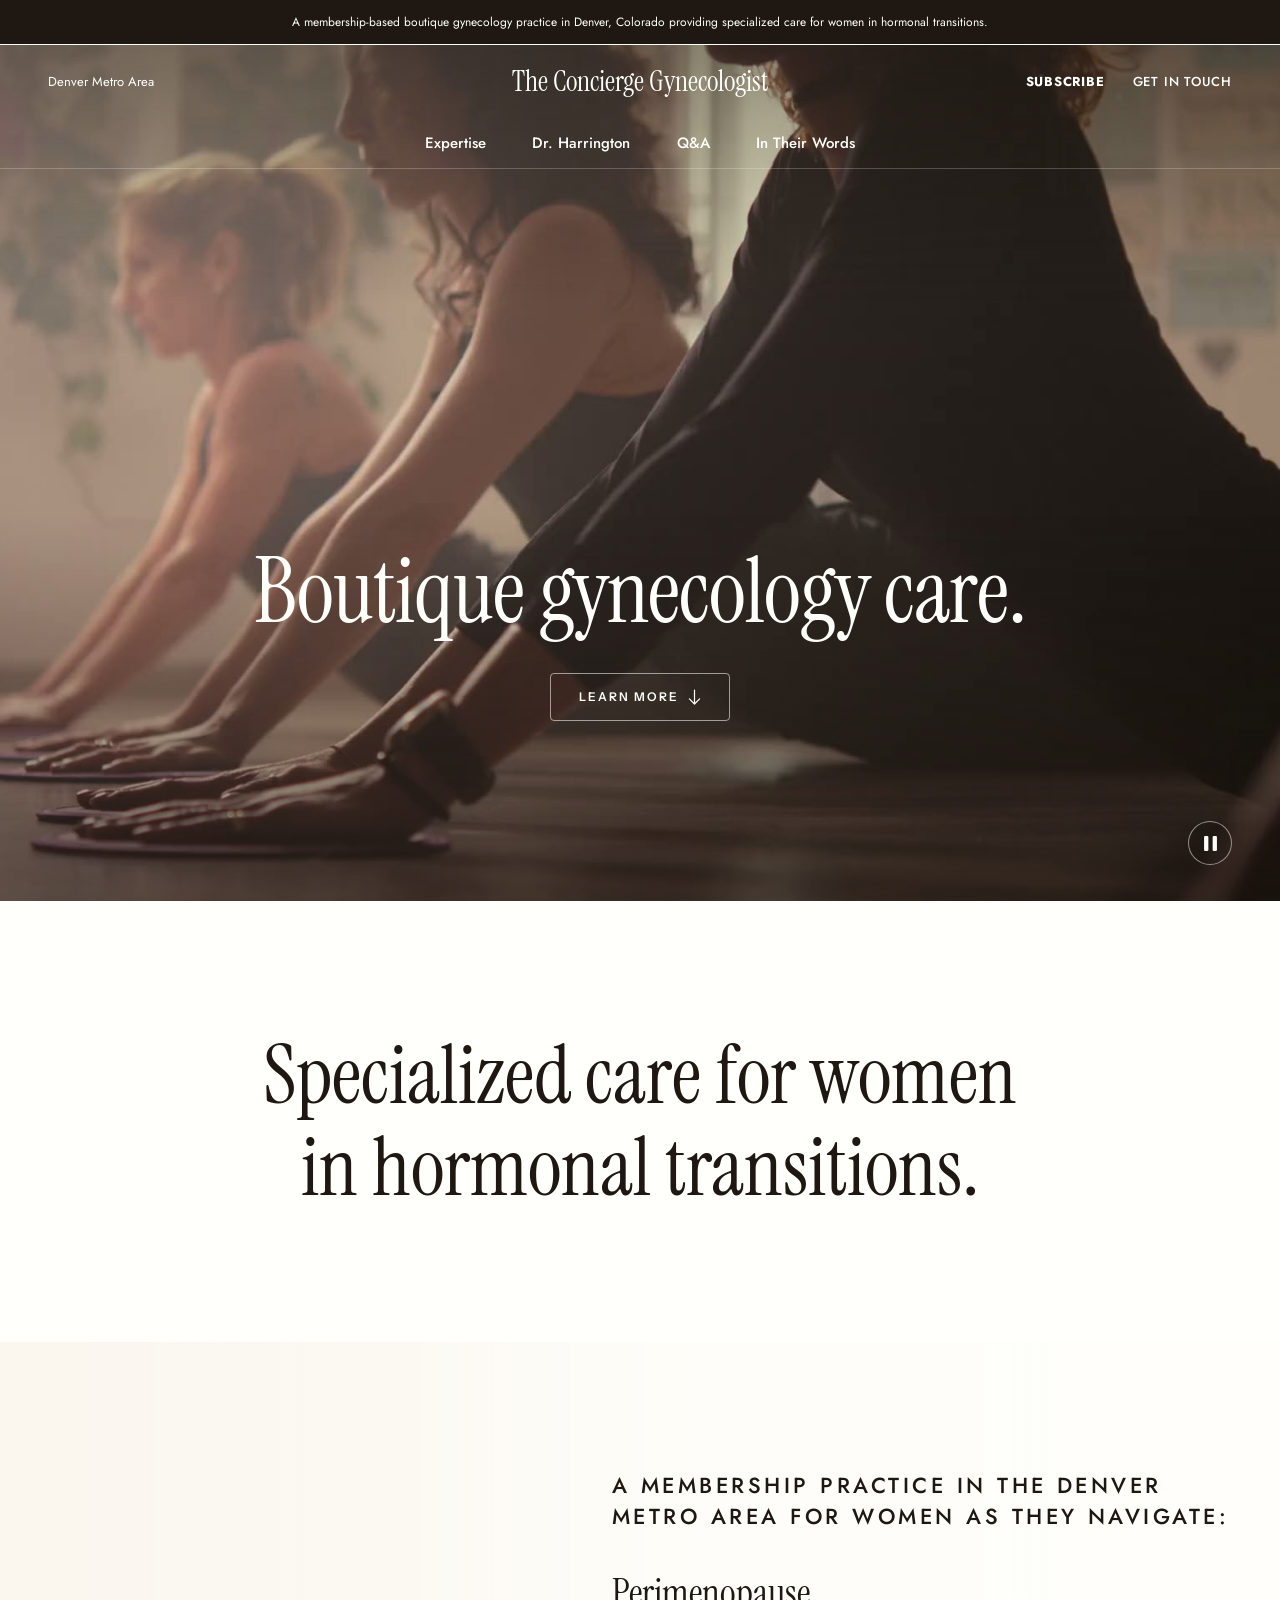
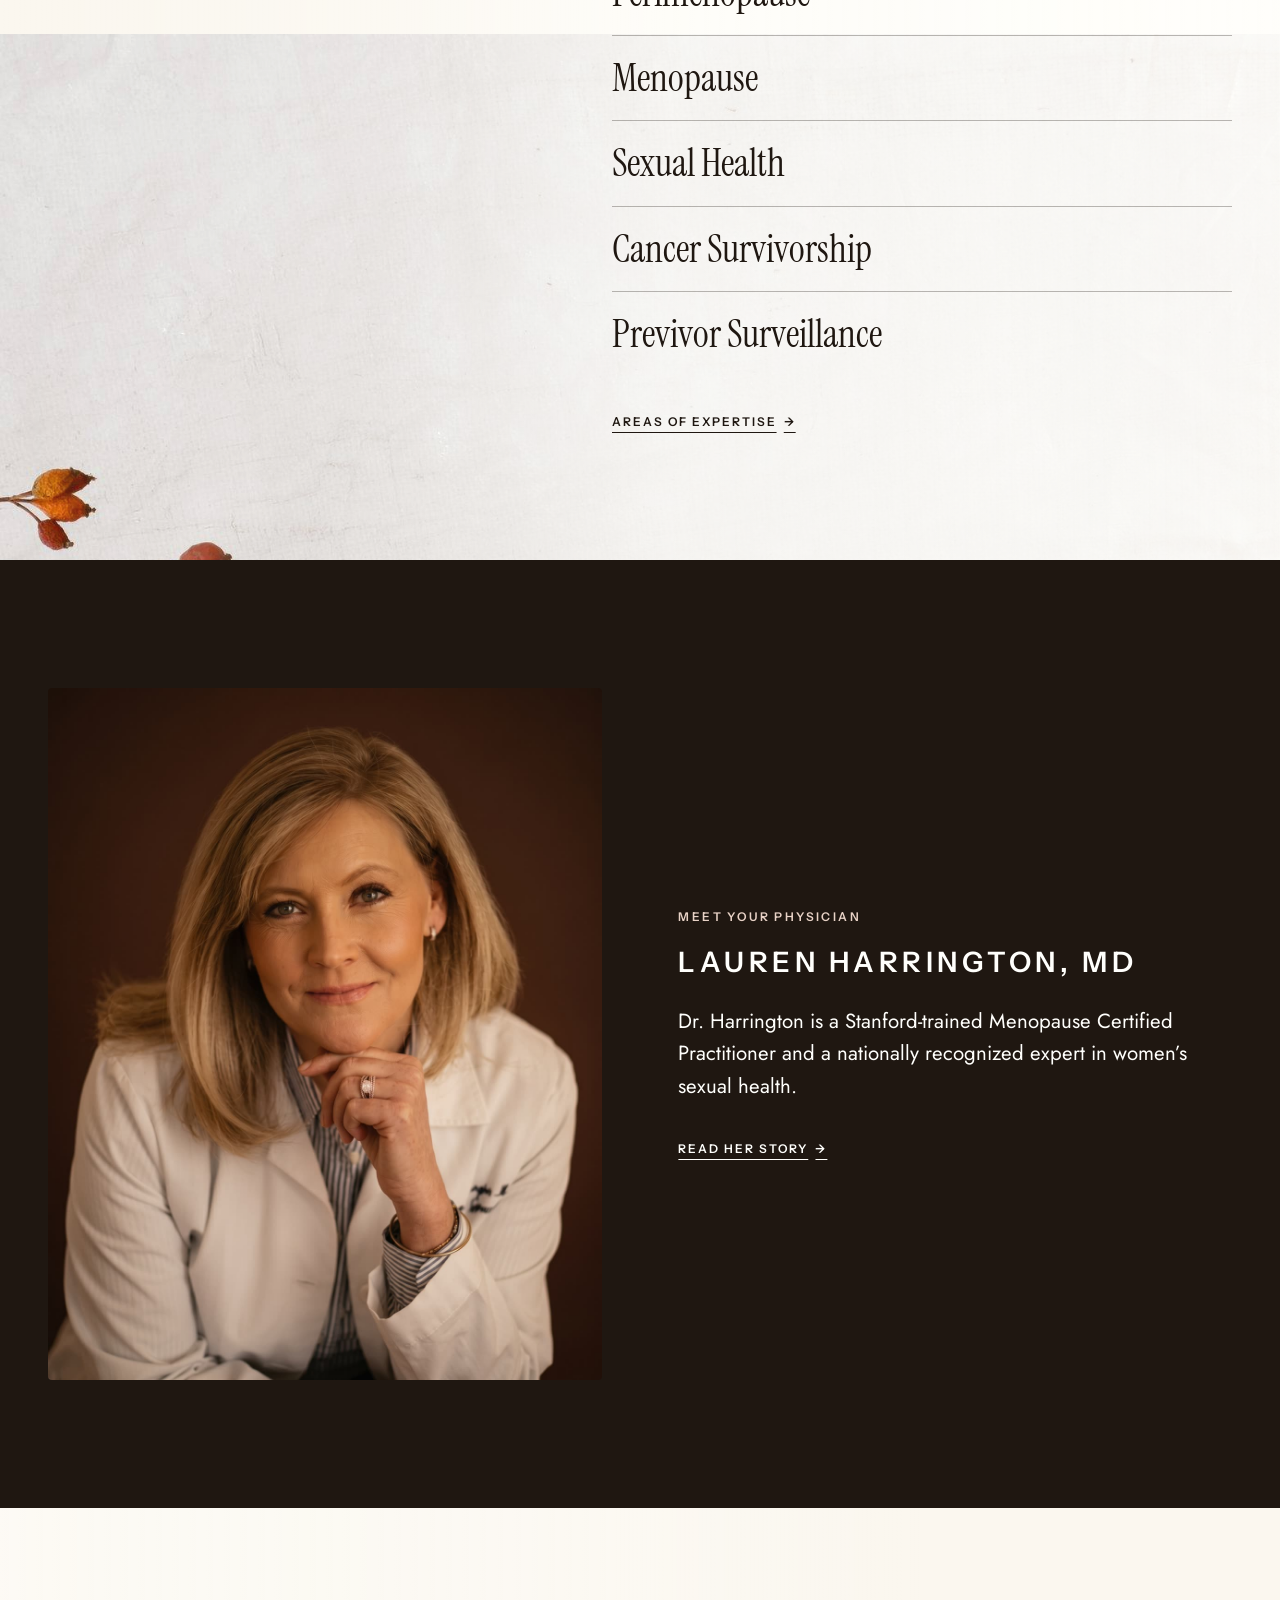
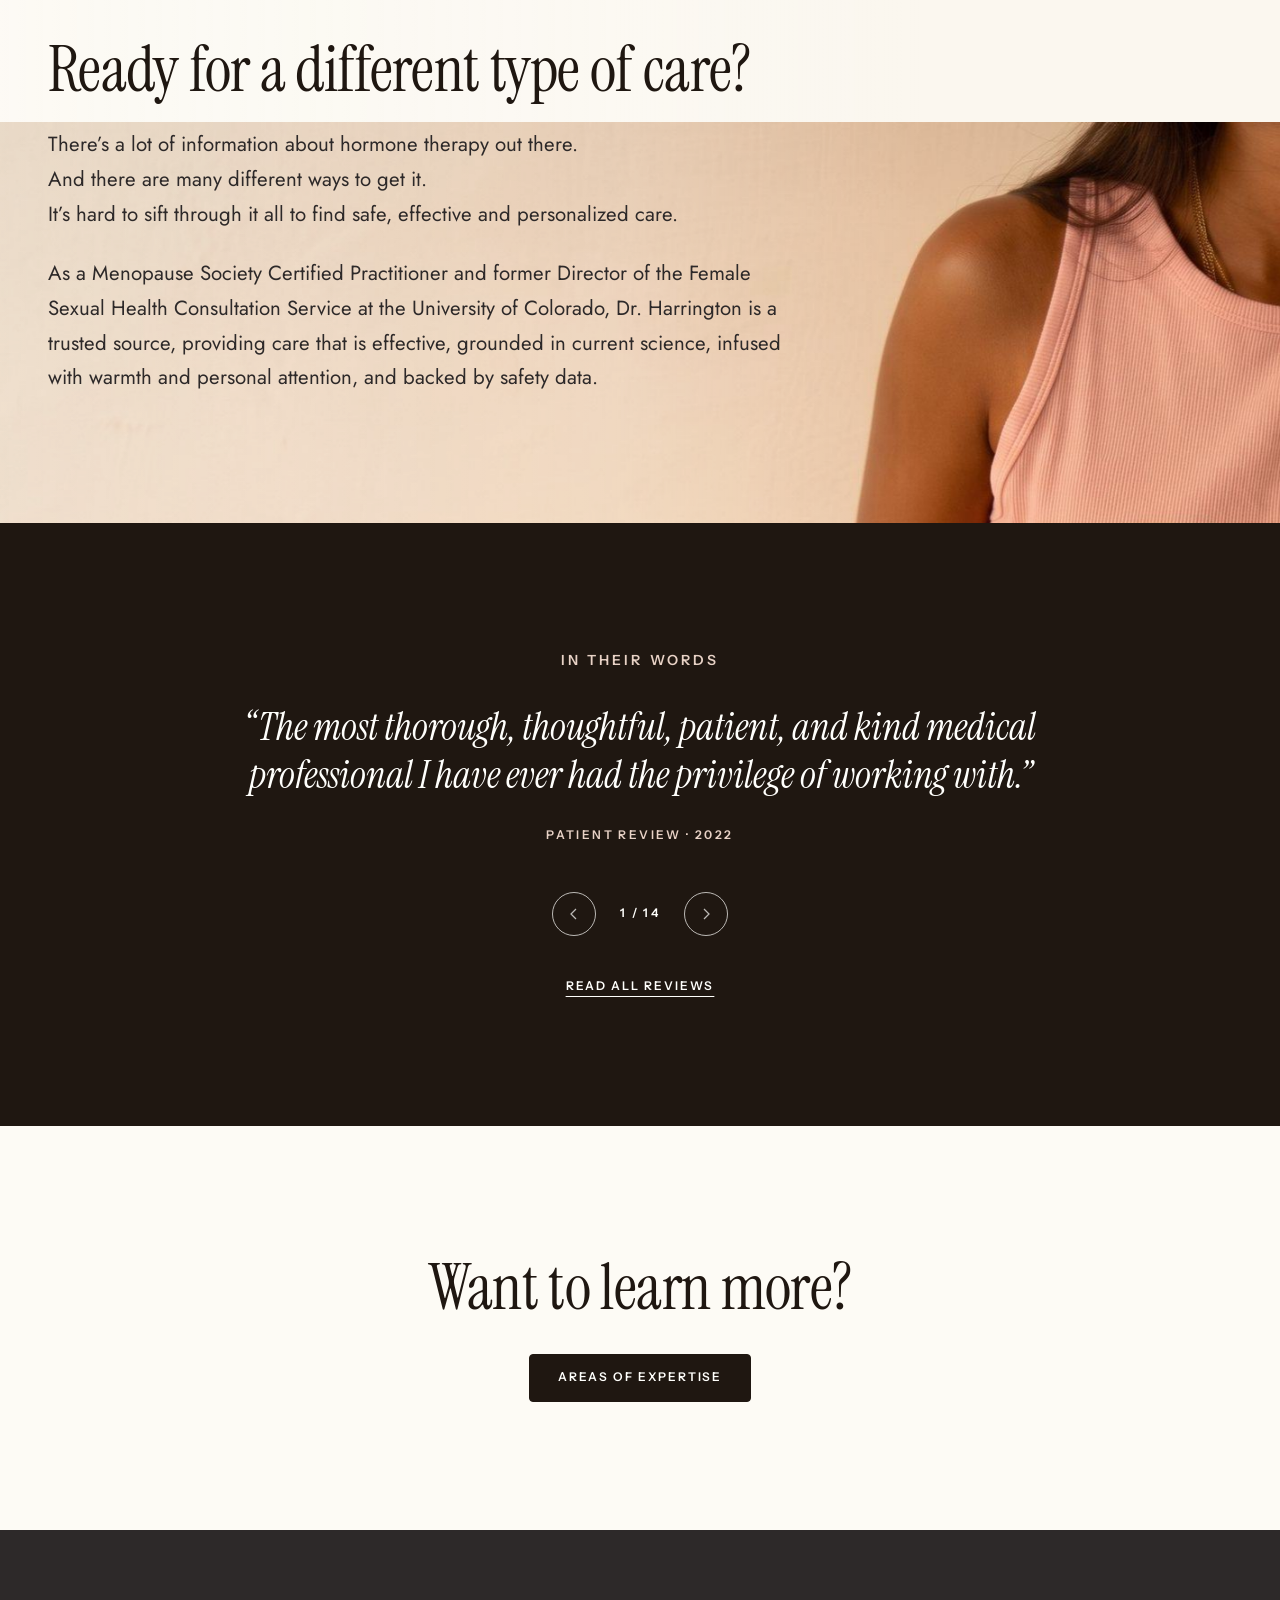
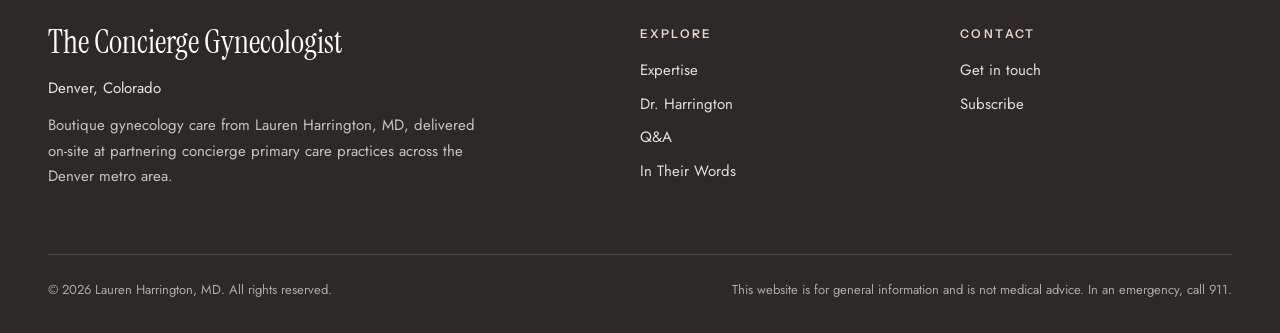
==== commit 8fa36f1a: "Announcement banner, hover-opening lists, and Dr. Harrington's revised copy Header - Announcement ba" ====
--- a/index.html
+++ b/index.html
@@ -45,6 +45,10 @@
 <!-- partial:header -->
 <a class="skip-link" href="#main">Skip to content</a>
 
+<div class="announcement" role="region" aria-label="Announcement">
+  <p>A membership-based boutique gynecology practice in Denver, Colorado providing specialized care for women in hormonal transitions.</p>
+</div>
+
 <header class="site-header" data-header>
   <div class="site-header__top">
     <div class="site-header__utility">
@@ -70,7 +74,11 @@
       <li><a class="site-nav__link" href="/dr-harrington/">Dr. Harrington</a></li>
       <li><a class="site-nav__link" href="/questions/">Q&amp;A</a></li>
       <li><a class="site-nav__link" href="/in-their-words/">In Their Words</a></li>
+      <!-- Below 900px the utility row has no space for these, so the menu
+           carries them. Plain links, not panel triggers: a slide-out panel
+           over an already full-screen menu is a poor place to land. -->
       <li class="site-nav__mobile-only"><a class="site-nav__link" href="/inquire/">Get in touch</a></li>
+      <li class="site-nav__mobile-only"><a class="site-nav__link" href="/stay-in-touch/">Subscribe</a></li>
     </ul>
   </nav>
 </header>
@@ -237,6 +245,21 @@
       <a class="text-link reviews__more" href="/in-their-words/">Read all reviews</a>
     </div>
   </section>
+
+  <!-- Closing call to action. Same parallax band as the others; the photograph
+       is pale, so this is the light treatment — espresso type over an ivory
+       wash that lifts the darkest capsule shadows clear of AA. -->
+  <section class="section cta-band" data-parallax aria-labelledby="learn-more-title">
+    <img class="cta-band__bg" data-parallax-layer src="/images/sections/learn-more.jpg" alt="" width="2000" height="1212" loading="lazy">
+    <div class="container">
+      <div class="section-intro section-intro--center">
+        <h2 class="title" id="learn-more-title">Want to learn more?</h2>
+        <div class="button-row">
+          <a class="button" href="/expertise/">Areas of expertise</a>
+        </div>
+      </div>
+    </div>
+  </section>
 </main>
 
 <!-- partial:footer -->
--- a/styles.css
+++ b/styles.css
@@ -54,6 +54,7 @@
   --section-space: clamp(72px, 10vw, 140px);
   --radius: 4px;
 
+  --announce-h: 44px;
   --header-top-h: 76px;
   --header-nav-h: 48px;
   --header-h: calc(var(--header-top-h) + var(--header-nav-h));
@@ -65,6 +66,7 @@
 
 @media (max-width: 900px) {
   :root {
+    --announce-h: 60px;
     --header-top-h: 64px;
     --header-nav-h: 0px;
   }
@@ -195,11 +197,15 @@
 .section--blush { background: var(--blush); --color-accent: var(--charcoal); }
 .section--dark { background: var(--espresso); color: var(--ivory); --color-accent: var(--blush); }
 .section--flush-top { padding-top: 0; }
+.section--tight-top { padding-top: clamp(40px, 5vw, 72px); }
 
 .section-intro { max-width: 760px; margin-bottom: clamp(40px, 5vw, 64px); }
 .section-intro .eyebrow { margin-bottom: 16px; }
 .section-intro .lede { margin-top: 20px; }
 .section-intro:last-child { margin-bottom: 0; }
+.section-intro--center { max-width: 720px; margin-inline: auto; text-align: center; }
+.section-intro--center .prose { margin-inline: auto; }
+.section-intro--center .button-row { justify-content: center; margin-top: 32px; }
 .nowrap { white-space: nowrap; }
 
 .split {
@@ -293,6 +299,28 @@
   font-size: 0.6875rem;
   letter-spacing: 0.14em;
   text-transform: uppercase;
+}
+
+/* ── Announcement bar ───────────────────────────────────────────────────── */
+/* The line is long enough to wrap on a phone, so it is not clamped to one line
+   with an ellipsis the way the old bar was. --announce-h above has to match the
+   height it actually takes at each breakpoint: the full-screen heroes subtract
+   it so they still end exactly at the fold. */
+.announcement {
+  display: flex;
+  align-items: center;
+  justify-content: center;
+  min-height: var(--announce-h);
+  padding: 10px var(--gutter);
+  background: var(--espresso);
+  color: var(--ivory);
+  font-size: 0.75rem;
+  line-height: 1.5;
+  text-align: center;
+  text-wrap: balance;
+}
+@media (max-width: 900px) {
+  .announcement { font-size: 0.6875rem; }
 }
 
 /* ── Header (modeled on aesop.com) ──────────────────────────────────────── */
@@ -452,7 +480,8 @@
 /* ── Home: hero ─────────────────────────────────────────────────────────── */
 .hero {
   position: relative;
-  height: 100svh;
+  /* Full screen, less the announcement bar above it */
+  height: calc(100svh - var(--announce-h));
   min-height: 560px;
   margin-top: calc(-1 * var(--header-h));
   overflow: hidden;
@@ -764,6 +793,22 @@
   .feature-band__inner .lede br { display: none; }
 }
 
+/* ── Home: closing call to action ───────────────────────────────────────── */
+/* The photograph bottoms out near sRGB 114, which a 0.42 ivory wash lifts well
+   past what espresso text needs for AA. */
+.cta-band {
+  --color-accent: var(--charcoal);
+  background: var(--cream);
+  color: var(--espresso);
+}
+.cta-band::after {
+  content: "";
+  position: absolute;
+  inset: 0;
+  background: rgba(255, 255, 252, 0.42);
+}
+.cta-band .section-intro { margin-bottom: 0; }
+
 /* ── Home: reviews carousel ─────────────────────────────────────────────── */
 .reviews { text-align: center; }
 .reviews__label { font-size: 0.875rem; letter-spacing: 0.22em; }
@@ -818,14 +863,18 @@
   position: relative;
   display: flex;
   align-items: center;
-  /* Full screen */
-  min-height: 100svh;
+  /* Full screen, less the announcement bar above it */
+  min-height: calc(100svh - var(--announce-h));
   margin-top: calc(-1 * var(--header-h));
   padding-block: calc(var(--header-h) + clamp(56px, 7vw, 96px)) clamp(56px, 7vw, 96px);
   overflow: hidden;
   background: var(--espresso);
   color: var(--ivory);
 }
+/* The headline sits in the left half, and in the default centre crop she stands
+   right behind it. Shifting the window to the left edge of the image moves her
+   clear to the right. */
+.page-expertise .page-hero__bg { object-position: left center; }
 .page-hero__bg {
   position: absolute;
   inset: 0;
@@ -906,7 +955,6 @@
 
 .credentials { padding-bottom: var(--section-space); }
 .credential-group {
-  interpolate-size: allow-keywords;
   border-top: 1px solid var(--color-line-strong);
 }
 .credential-group:last-child { border-bottom: 1px solid var(--color-line-strong); }
@@ -948,24 +996,16 @@
   grid-template-columns: minmax(0, 1fr) minmax(0, 2fr);
   column-gap: 48px;
   padding-bottom: 40px;
-  /* Fade with the fold so half-revealed rows never sit hard against the
-     clip edge while the height animates. */
-  opacity: 0;
-  transition: opacity 0.25s var(--ease);
-}
-.credential-group[open] .credential-group__body {
-  opacity: 1;
-  transition: opacity 0.35s var(--ease) 0.15s;
 }
 .credential-group__body .credential-list { grid-column: 2; }
 
-/* Smooth fold where supported (Chromium); other browsers open instantly */
-.credential-group::details-content {
-  block-size: 0;
-  overflow: hidden;
-  transition: block-size 0.45s var(--ease), content-visibility 0.45s allow-discrete;
-}
-.credential-group[open]::details-content { block-size: auto; }
+/* Rows open in one frame, deliberately. Animating the fold leaves the content
+   clipped part-way for a few frames, and the clip edge lands wherever it lands
+   — including through a line of text, with the next row's border directly
+   beneath it, which reads as a rule struck across the words. Nothing can be
+   mistimed if nothing animates. The plus/minus still turns, so the control
+   does not feel dead. */
+.credential-group::details-content { overflow: hidden; }
 .credential-list { list-style: none; }
 .credential-list li {
   display: flex;
@@ -1002,7 +1042,6 @@
 .topic__list { margin-top: clamp(36px, 4vw, 52px); }
 
 .disclosure {
-  interpolate-size: allow-keywords;
   border-top: 1px solid var(--color-line-strong);
   /* Deep links land under the sticky header without this */
   scroll-margin-top: calc(var(--header-h) + 24px);
@@ -1027,28 +1066,17 @@
 }
 .disclosure__summary::-webkit-details-marker { display: none; }
 .disclosure__summary:hover { color: var(--taupe); }
+/* Rows in a hover-opening list are still click targets, so keep the pointer
+   affordance and the fold quick enough to track a moving cursor. */
 
 .disclosure__body {
   max-width: var(--max-width-text);
   padding-bottom: 34px;
-  /* Fade with the fold so a half-revealed paragraph never sits hard against
-     the clip edge while the height animates. */
-  opacity: 0;
-  transition: opacity 0.25s var(--ease);
-}
-.disclosure[open] .disclosure__body {
-  opacity: 1;
-  transition: opacity 0.35s var(--ease) 0.15s;
 }
 .disclosure__body > * + * { margin-top: 1em; }
 
-/* Smooth fold where supported (Chromium); other browsers open instantly */
-.disclosure::details-content {
-  block-size: 0;
-  overflow: hidden;
-  transition: block-size 0.45s var(--ease), content-visibility 0.45s allow-discrete;
-}
-.disclosure[open]::details-content { block-size: auto; }
+/* Opens in one frame — see the note on .credential-group::details-content */
+.disclosure::details-content { overflow: hidden; }
 
 /* ── In Their Words: closing quote band ─────────────────────────────────── */
 /* Pale wall over foliage, so the scrim has to hold the whole frame as the
@@ -1131,10 +1159,10 @@
 /* A px measure, not em: the quote mark is set at 2.75rem, so an em value here
    would resolve to a different width for it than for the review text and the
    two would not line up. */
-.reviews--full .reviews__item > * { max-width: var(--max-width-text); margin-inline: auto; }
+.reviews--full .reviews__item > * { max-width: 820px; margin-inline: auto; }
 .reviews--full .reviews__item blockquote p {
-  font-size: var(--text-lede);
-  line-height: 1.75;
+  font-size: clamp(1.25rem, 1.9vw, 1.625rem);
+  line-height: 1.65;
 }
 .reviews--full .testimonial__mark { height: auto; margin-bottom: 4px; font-size: 2.75rem; }
 .reviews--full .reviews__controls { margin-top: 56px; }
